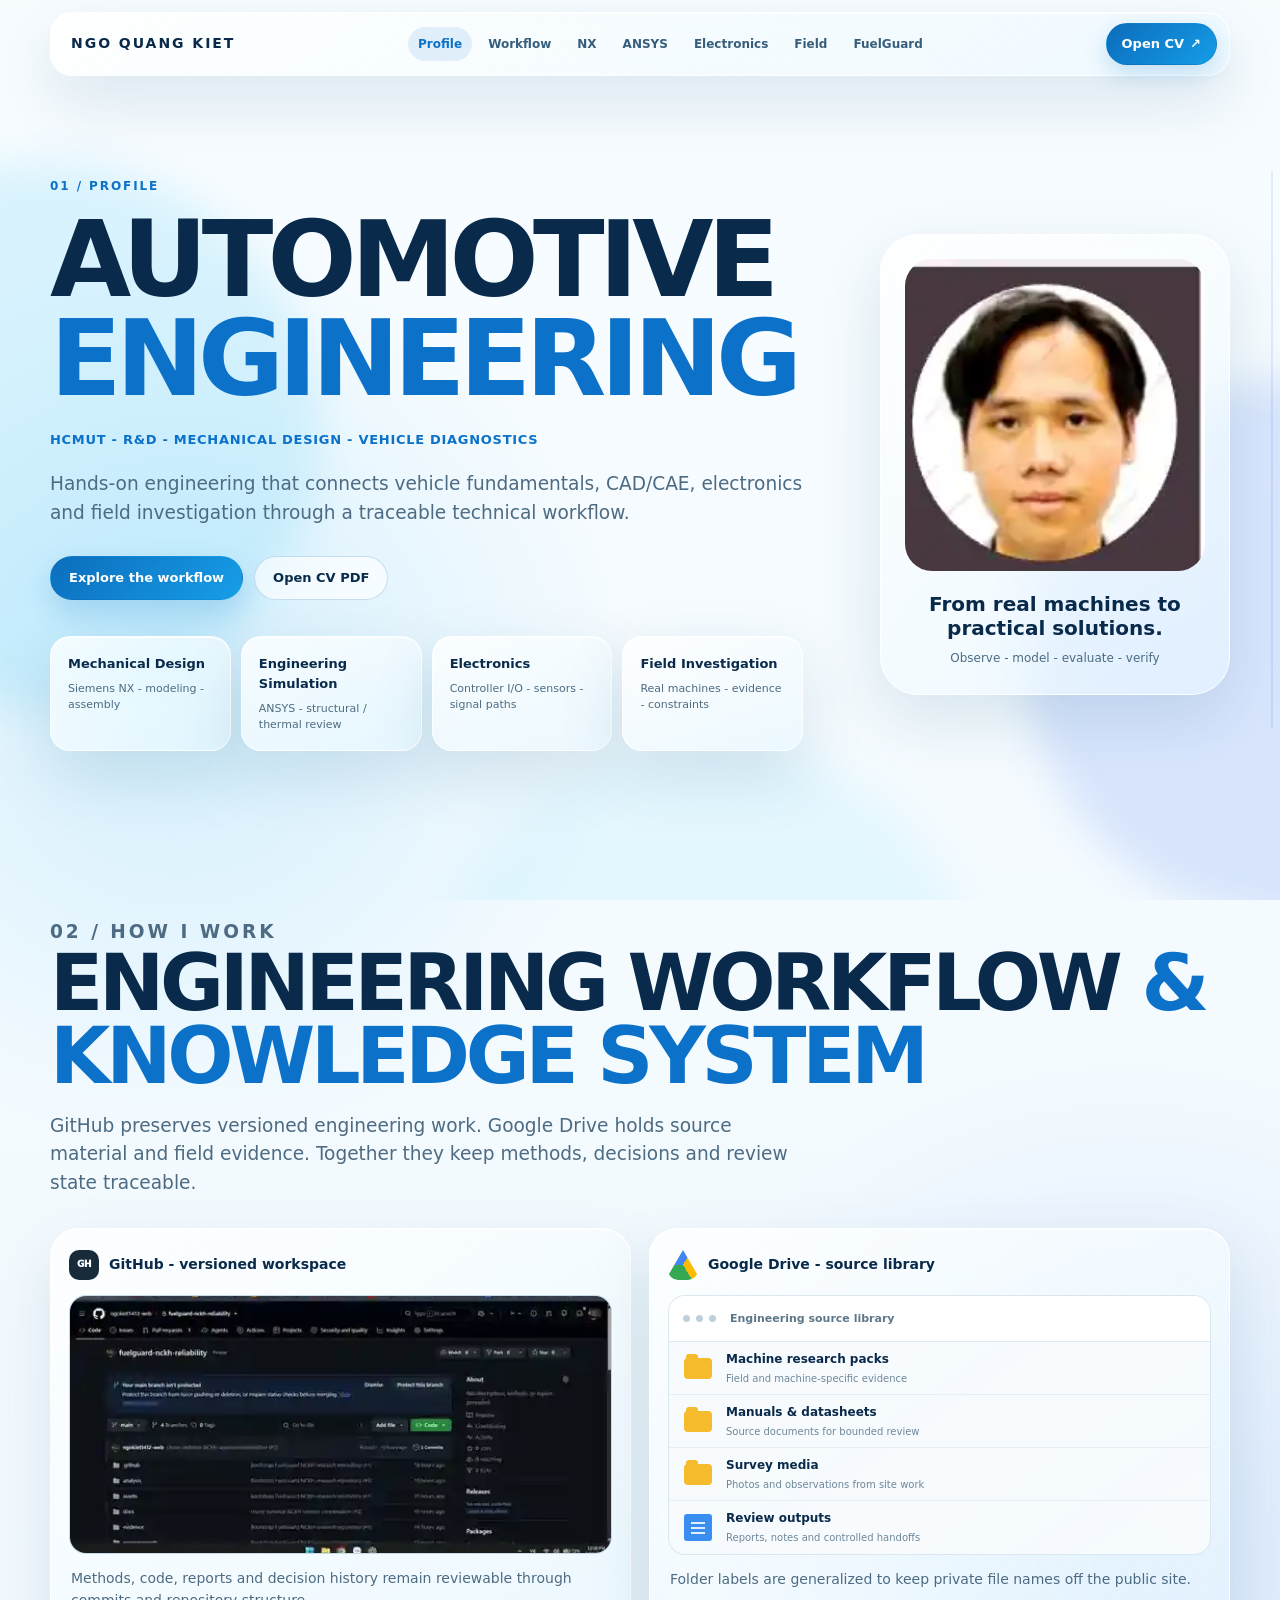
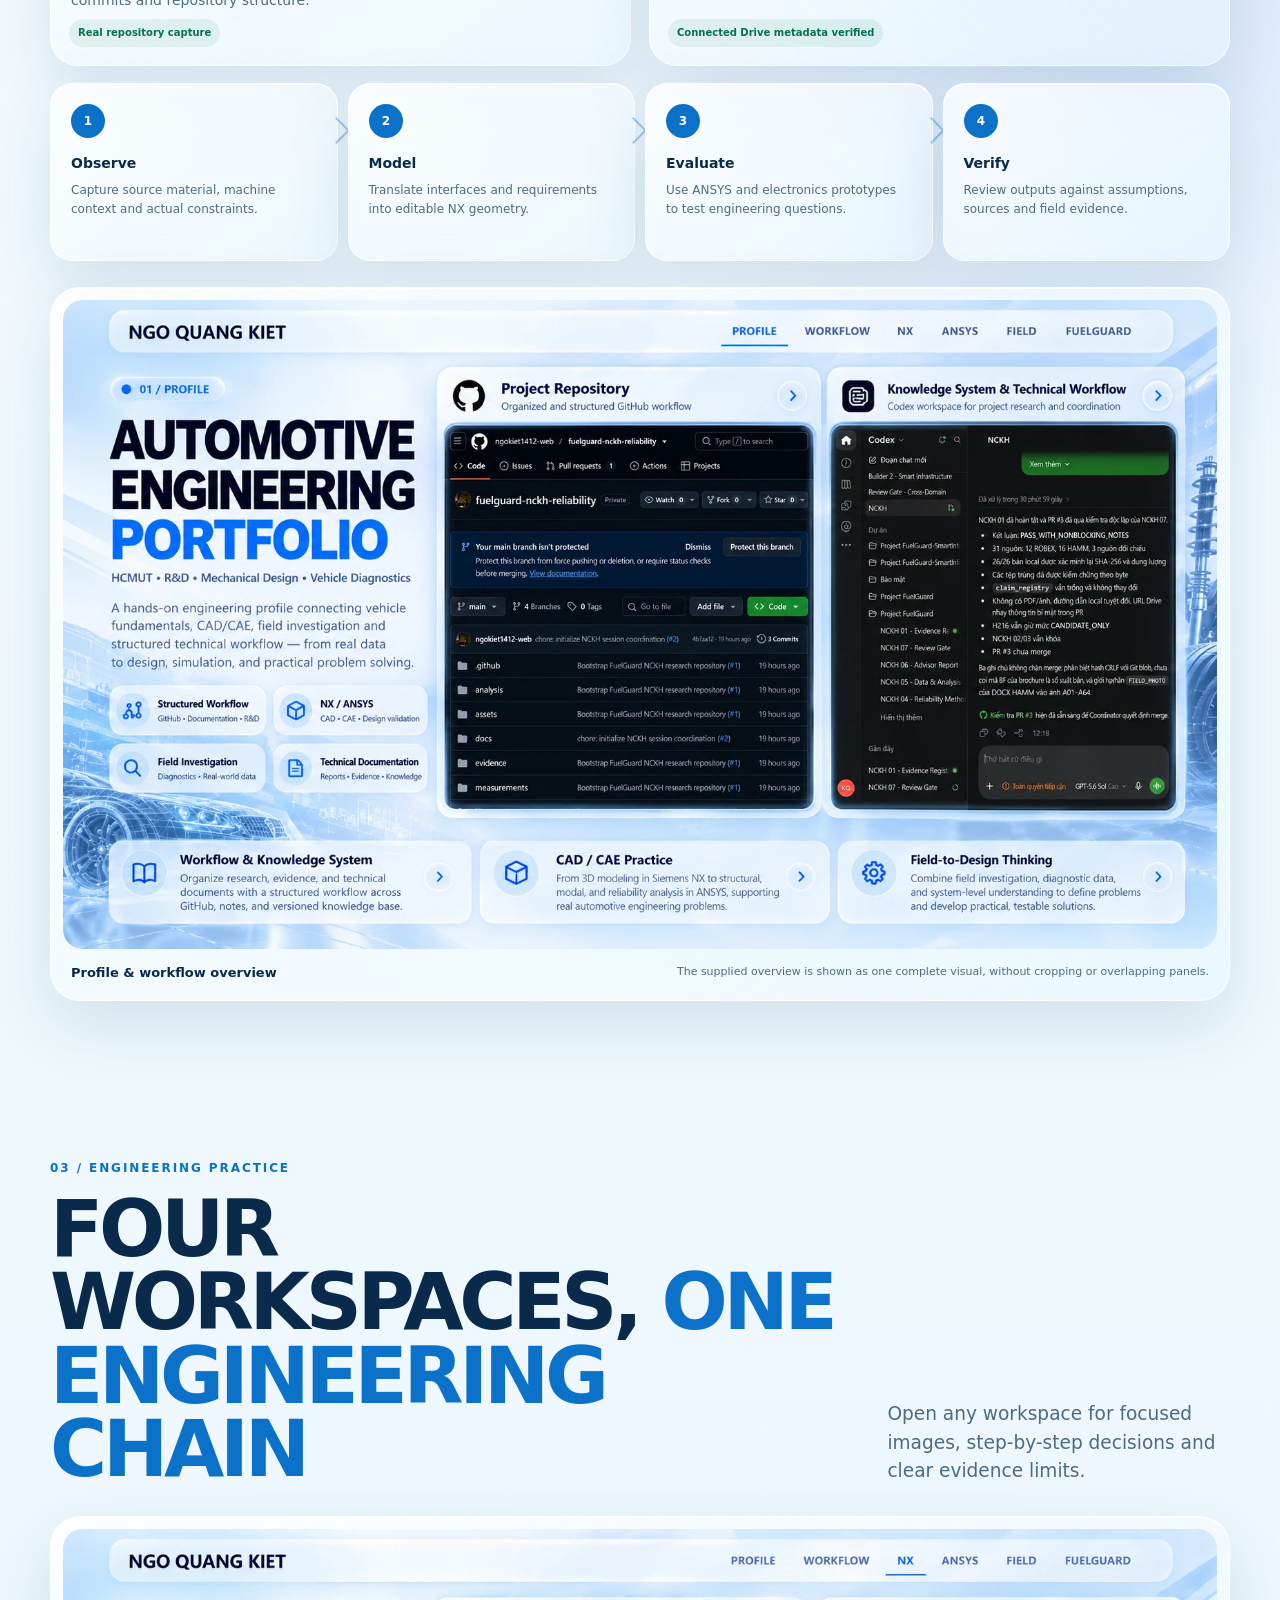
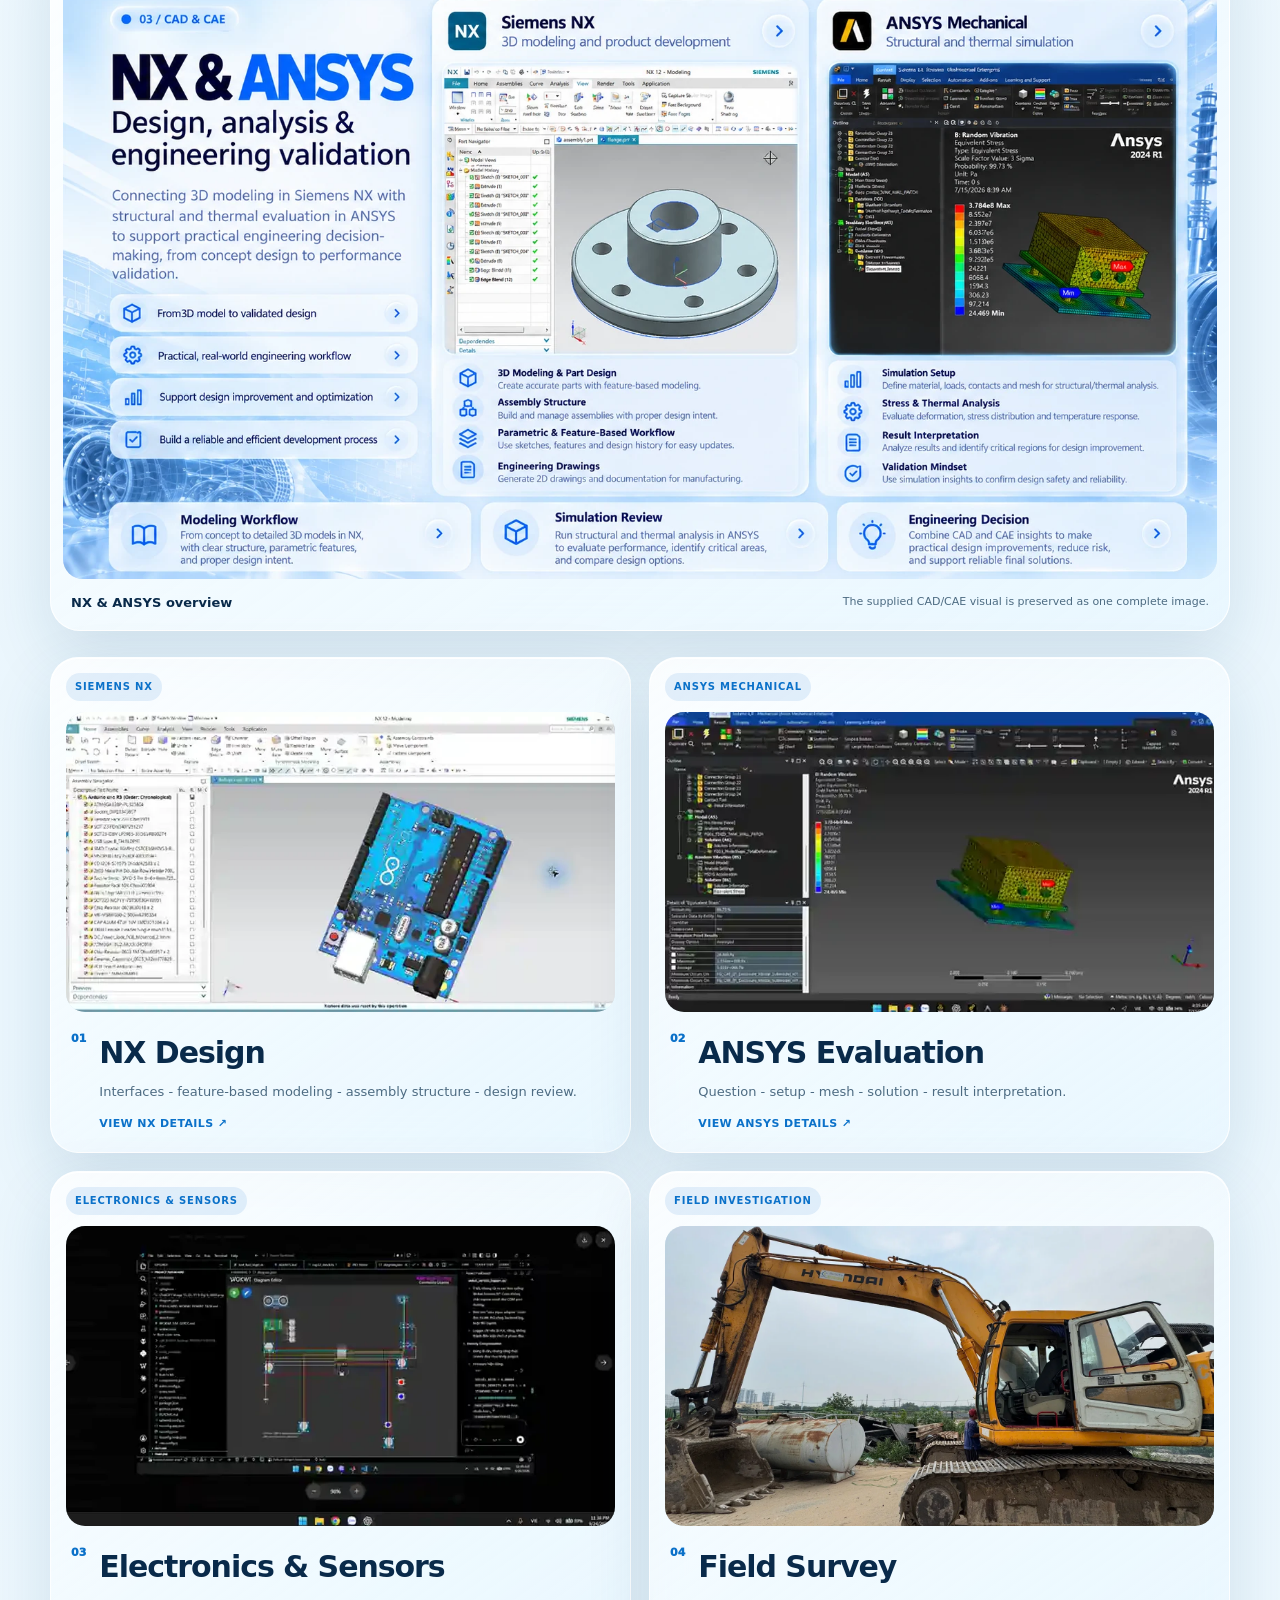
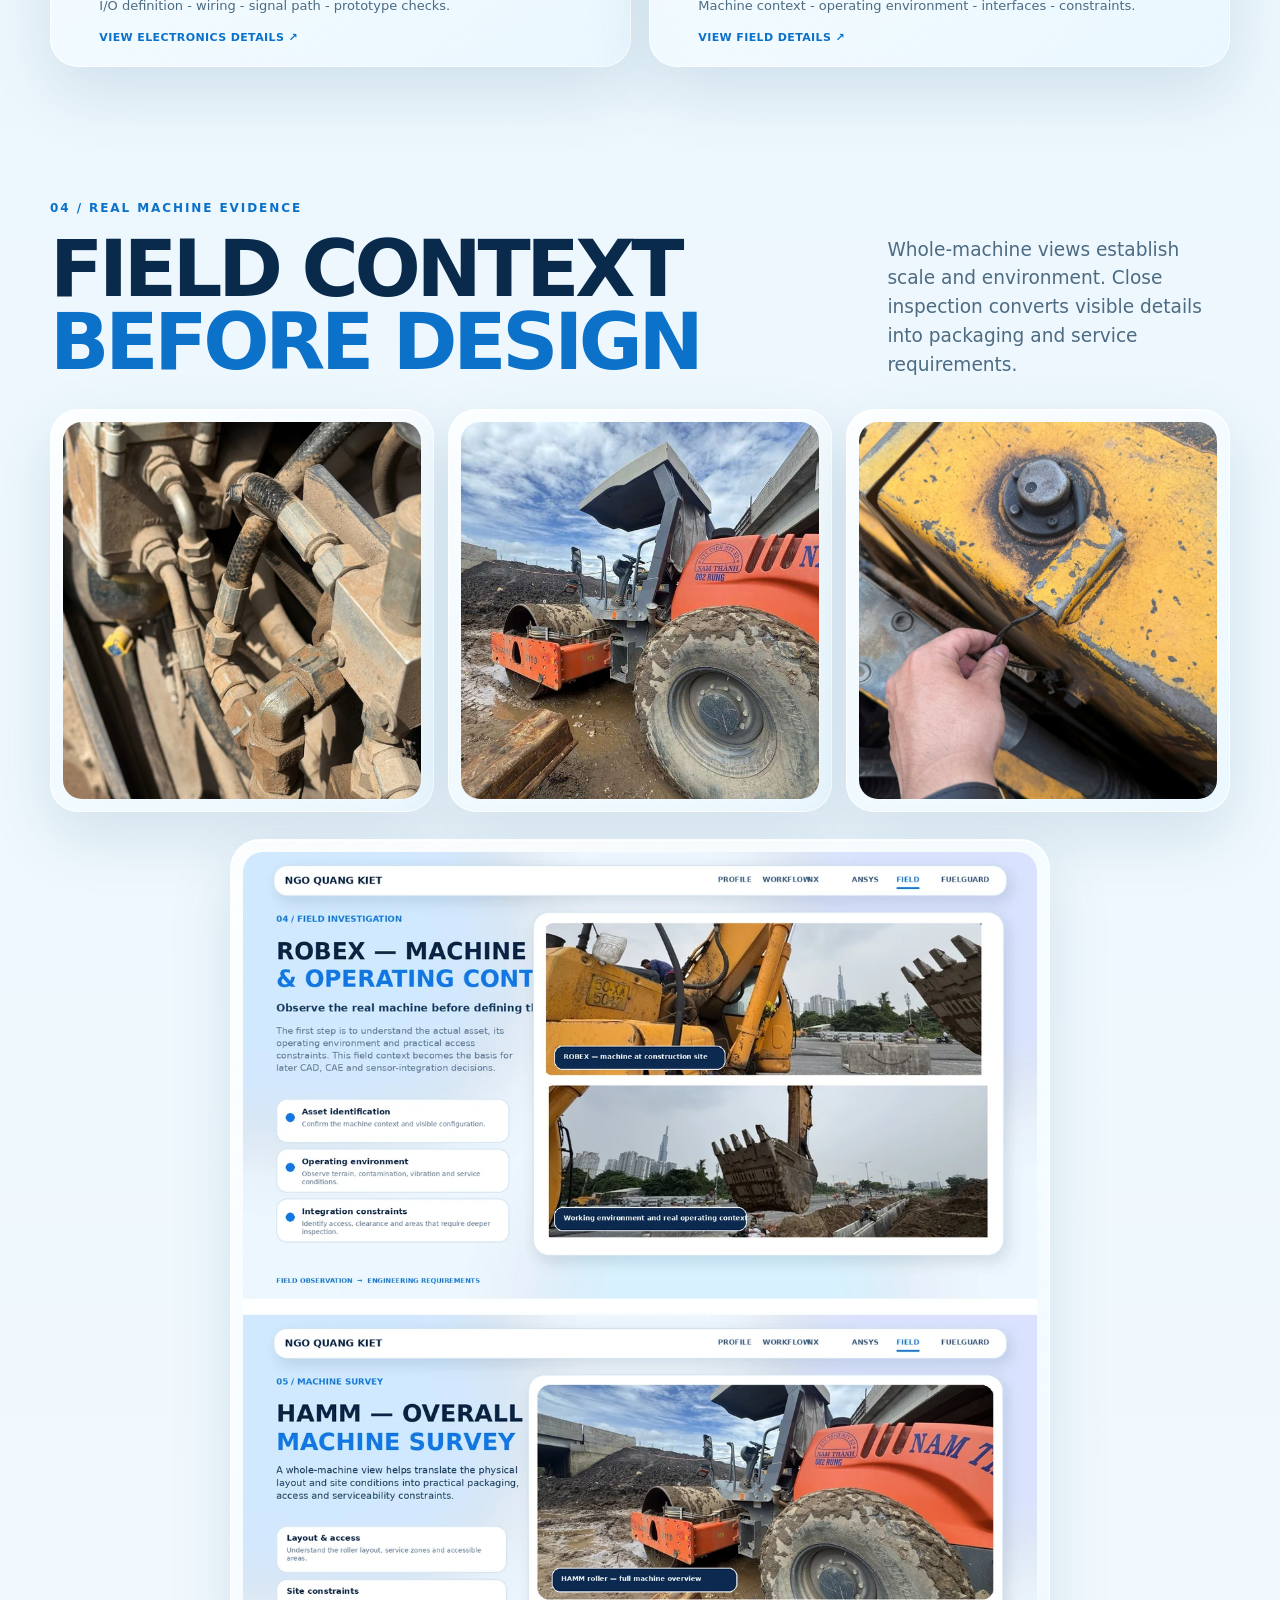
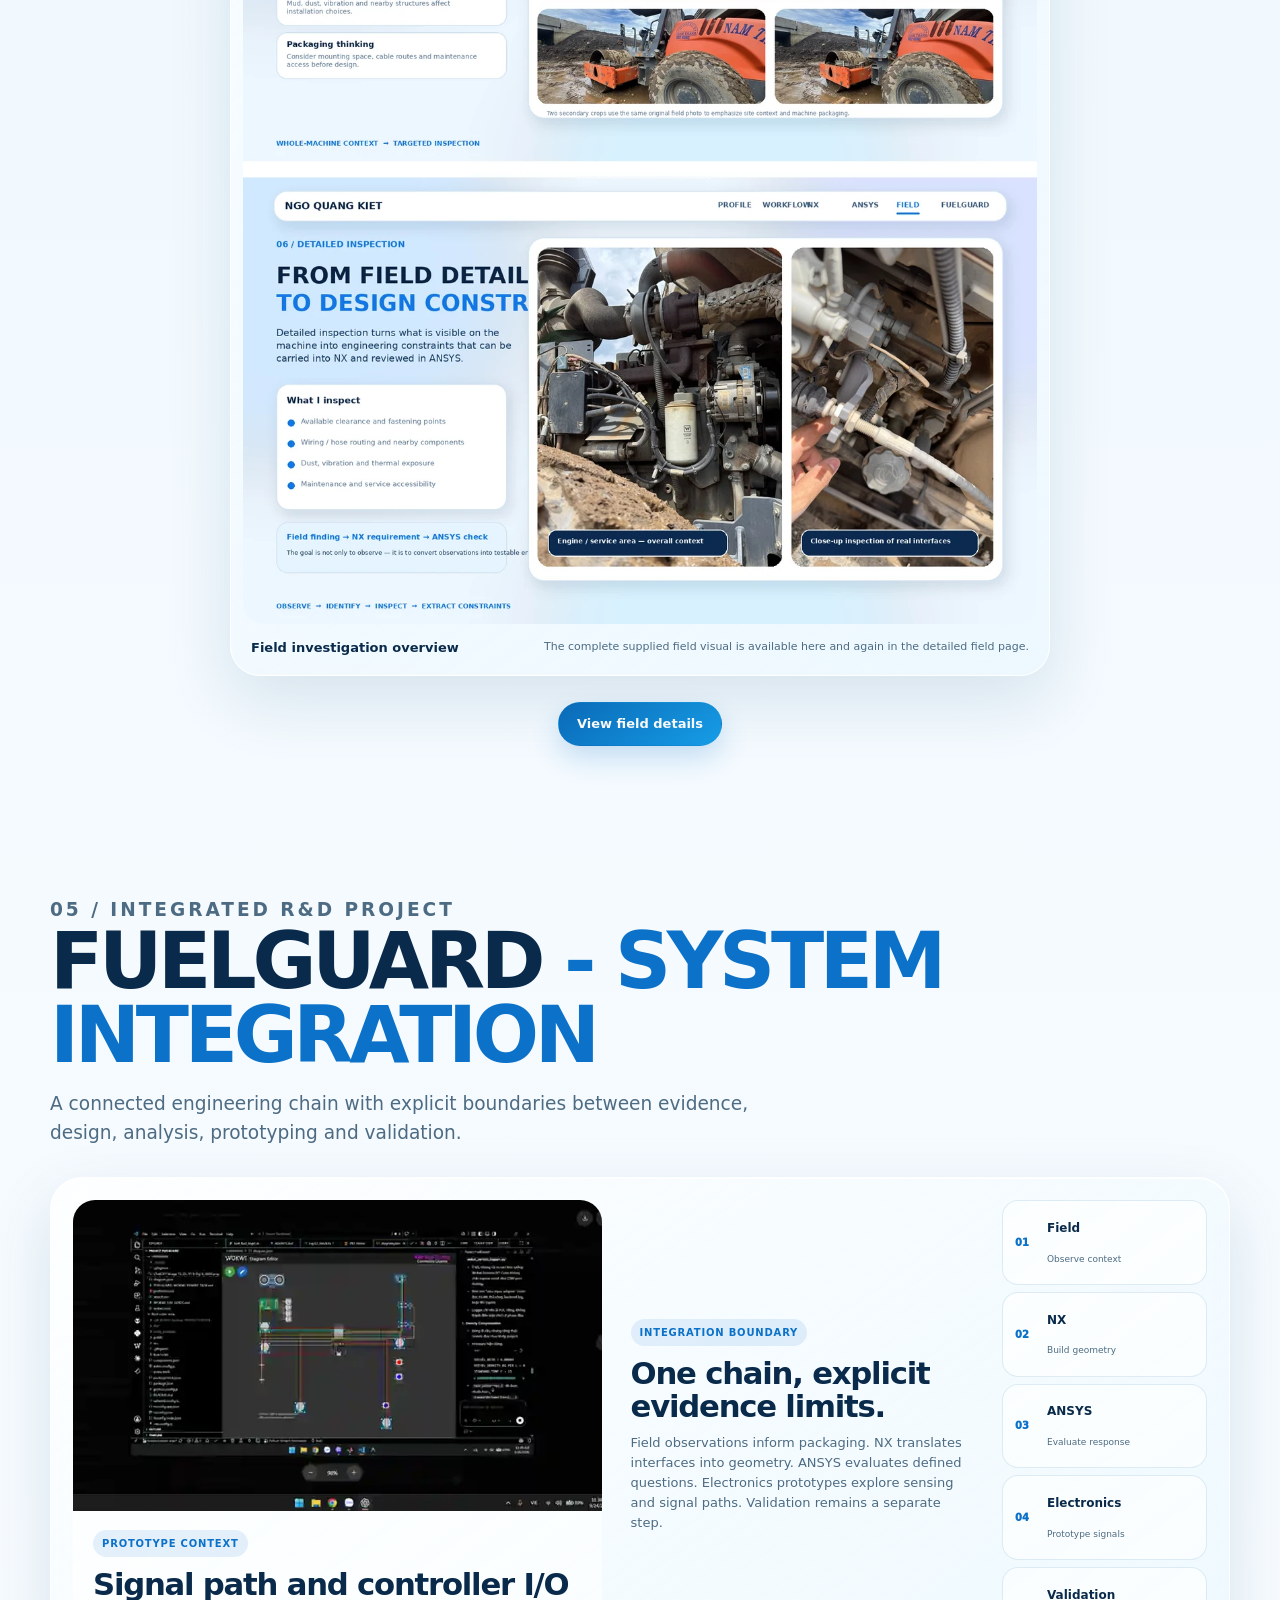
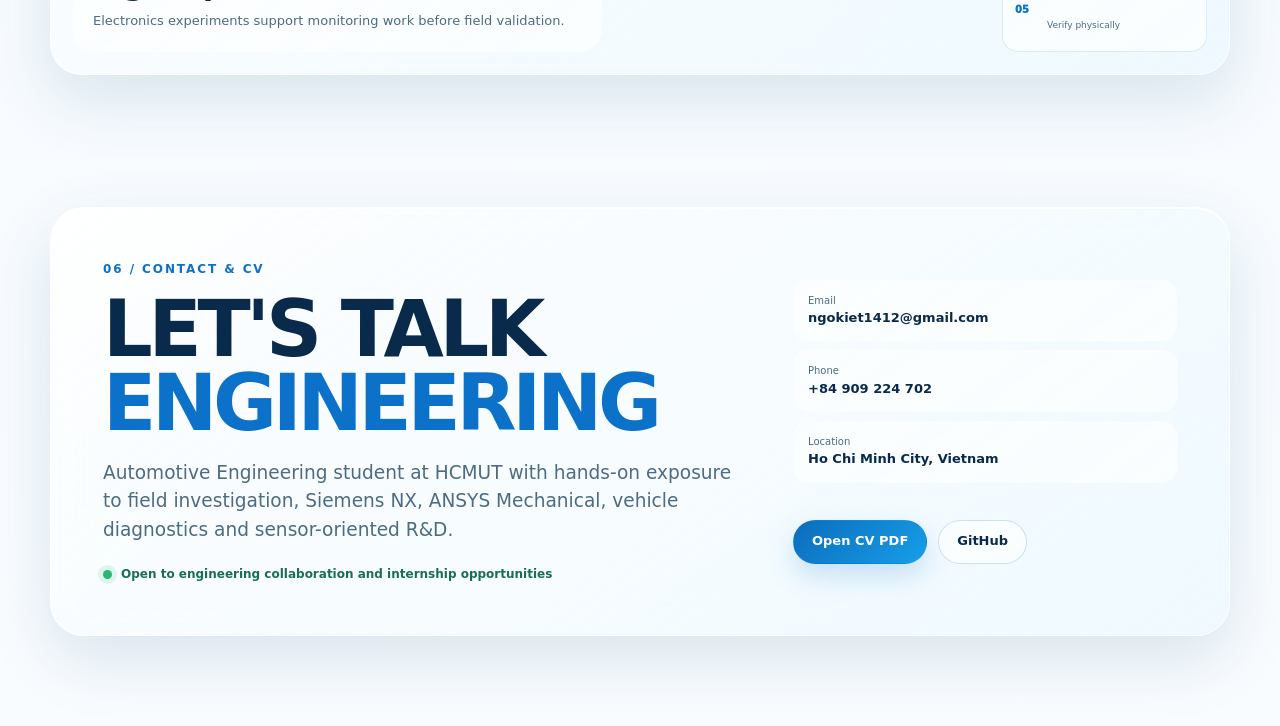
==== index.html @ 678bb3c1 "fix: simplify portfolio cards and use supplied visuals" ====
<!doctype html>
<html lang="en">
<head>
  <meta charset="utf-8">
  <meta name="viewport" content="width=device-width, initial-scale=1">
  <title>Ngo Quang Kiet - Automotive Engineering Portfolio</title>
  <meta name="description" content="Automotive engineering portfolio covering field investigation, Siemens NX, ANSYS, electronics and FuelGuard R&D.">
  <link rel="icon" href="data:,">
  <link rel="stylesheet" href="style.css?v=20260927-7">
</head>
<body class="page-shell">
  <div class="ambient" aria-hidden="true"><span></span><span></span><span></span></div>
  <header class="top liquid-glass">
    <a class="brand" href="#profile">NGO QUANG KIET</a>
    <nav aria-label="Portfolio sections">
      <a href="#profile">Profile</a><a href="#workflow">Workflow</a><a href="nx.html">NX</a><a href="ansys.html">ANSYS</a><a href="electronics.html">Electronics</a><a href="field.html">Field</a><a href="#fuelguard">FuelGuard</a>
    </nav>
    <a class="cv" href="NgoQuangKiet_CV_FINAL.pdf" target="_blank" rel="noopener">Open CV <span aria-hidden="true">&#8599;</span></a>
  </header>

  <main>
    <section id="profile" class="section hero reveal">
      <div class="hero-copy">
        <p class="eyebrow">01 / PROFILE</p>
        <h1>AUTOMOTIVE <span>ENGINEERING</span></h1>
        <p class="role">HCMUT - R&amp;D - Mechanical Design - Vehicle Diagnostics</p>
        <p class="lead">Hands-on engineering that connects vehicle fundamentals, CAD/CAE, electronics and field investigation through a traceable technical workflow.</p>
        <div class="actions"><a class="btn primary" href="#disciplines">Explore the workflow</a><a class="btn" href="NgoQuangKiet_CV_FINAL.pdf" target="_blank" rel="noopener">Open CV PDF</a></div>
        <div class="skills" aria-label="Core engineering capabilities">
          <div class="liquid-glass"><b>Mechanical Design</b><small>Siemens NX - modeling - assembly</small></div>
          <div class="liquid-glass"><b>Engineering Simulation</b><small>ANSYS - structural / thermal review</small></div>
          <div class="liquid-glass"><b>Electronics</b><small>Controller I/O - sensors - signal paths</small></div>
          <div class="liquid-glass"><b>Field Investigation</b><small>Real machines - evidence - constraints</small></div>
        </div>
      </div>
      <aside class="profile-card liquid-glass tilt">
        <div class="portrait-frame"><img class="portrait" src="assets/portrait.webp" alt="Ngo Quang Kiet" width="195" height="200"></div>
        <p>From real machines to practical solutions.</p>
        <span>Observe - model - evaluate - verify</span>
      </aside>
    </section>

    <section id="workflow" class="section reveal">
      <div class="section-head"><p class="eyebrow">02 / HOW I WORK</p><h2>ENGINEERING WORKFLOW <span>&amp; KNOWLEDGE SYSTEM</span></h2><p>GitHub preserves versioned engineering work. Google Drive holds source material and field evidence. Together they keep methods, decisions and review state traceable.</p></div>
      <div class="media-grid workflow-media">
        <article class="liquid-glass media-card tilt">
          <div class="card-kicker"><span class="service-mark github-mark" aria-hidden="true">GH</span><b>GitHub - versioned workspace</b></div>
          <img src="assets/github_real.webp" alt="Real GitHub engineering repository workspace" width="520" height="259">
          <p>Methods, code, reports and decision history remain reviewable through commits and repository structure.</p><span class="verification">Real repository capture</span>
        </article>
        <article class="liquid-glass media-card drive-card tilt">
          <div class="card-kicker"><span class="service-mark drive-mark" aria-hidden="true"></span><b>Google Drive - source library</b></div>
          <div class="drive-visual" role="img" aria-label="Verified Google Drive source library structure">
            <div class="drive-toolbar"><span></span><span></span><span></span><i>Engineering source library</i></div>
            <div class="drive-row folder"><i aria-hidden="true"></i><b>Machine research packs</b><small>Field and machine-specific evidence</small></div>
            <div class="drive-row folder"><i aria-hidden="true"></i><b>Manuals &amp; datasheets</b><small>Source documents for bounded review</small></div>
            <div class="drive-row folder"><i aria-hidden="true"></i><b>Survey media</b><small>Photos and observations from site work</small></div>
            <div class="drive-row document"><i aria-hidden="true"></i><b>Review outputs</b><small>Reports, notes and controlled handoffs</small></div>
          </div>
          <p>Folder labels are generalized to keep private file names off the public site.</p><span class="verification">Connected Drive metadata verified</span>
        </article>
      </div>
      <div class="workflow-flow" aria-label="Engineering workflow">
        <div class="liquid-glass"><strong>1</strong><b>Observe</b><p>Capture source material, machine context and actual constraints.</p></div>
        <div class="liquid-glass"><strong>2</strong><b>Model</b><p>Translate interfaces and requirements into editable NX geometry.</p></div>
        <div class="liquid-glass"><strong>3</strong><b>Evaluate</b><p>Use ANSYS and electronics prototypes to test engineering questions.</p></div>
        <div class="liquid-glass"><strong>4</strong><b>Verify</b><p>Review outputs against assumptions, sources and field evidence.</p></div>
      </div>
      <figure class="portfolio-board liquid-glass">
        <img src="assets/overview-profile-workflow-board.webp" alt="Portfolio overview showing the project repository and technical knowledge workflow" width="1672" height="941">
        <figcaption><b>Profile &amp; workflow overview</b><span>The supplied overview is shown as one complete visual, without cropping or overlapping panels.</span></figcaption>
      </figure>
    </section>

    <section id="disciplines" class="section reveal">
      <div class="section-head split"><div><p class="eyebrow">03 / ENGINEERING PRACTICE</p><h2>FOUR WORKSPACES, <span>ONE ENGINEERING CHAIN</span></h2></div><p>Open any workspace for focused images, step-by-step decisions and clear evidence limits.</p></div>
      <figure class="portfolio-board liquid-glass">
        <img src="assets/overview-cad-cae-board.webp" alt="Complete Siemens NX and ANSYS portfolio overview" width="1672" height="941">
        <figcaption><b>NX &amp; ANSYS overview</b><span>The supplied CAD/CAE visual is preserved as one complete image.</span></figcaption>
      </figure>
      <div class="discipline-grid">
        <a class="discipline-card liquid-glass tilt" href="nx.html">
          <span class="tag">SIEMENS NX</span><div class="discipline-preview"><img src="assets/nx-overview.webp" alt="NX workspace overview"></div>
          <div class="discipline-copy"><span>01</span><h3>NX Design</h3><p>Interfaces - feature-based modeling - assembly structure - design review.</p><b>View NX details &#8599;</b></div>
        </a>
        <a class="discipline-card liquid-glass tilt" href="ansys.html">
          <span class="tag">ANSYS MECHANICAL</span><div class="discipline-preview"><img src="assets/ansys-overview.webp" alt="ANSYS workspace overview"></div>
          <div class="discipline-copy"><span>02</span><h3>ANSYS Evaluation</h3><p>Question - setup - mesh - solution - result interpretation.</p><b>View ANSYS details &#8599;</b></div>
        </a>
        <a class="discipline-card liquid-glass tilt" href="electronics.html">
          <span class="tag">ELECTRONICS &amp; SENSORS</span><div class="discipline-preview"><img src="assets/electronics-overview.webp" alt="Electronics prototype overview"></div>
          <div class="discipline-copy"><span>03</span><h3>Electronics &amp; Sensors</h3><p>I/O definition - wiring - signal path - prototype checks.</p><b>View electronics details &#8599;</b></div>
        </a>
        <a class="discipline-card liquid-glass tilt" href="field.html">
          <span class="tag">FIELD INVESTIGATION</span><div class="discipline-preview"><img src="assets/field-step-03.webp" alt="Real field survey frame"></div>
          <div class="discipline-copy"><span>04</span><h3>Field Survey</h3><p>Machine context - operating environment - interfaces - constraints.</p><b>View field details &#8599;</b></div>
        </a>
      </div>
    </section>

    <section id="field-preview" class="section reveal">
      <div class="section-head split"><div><p class="eyebrow">04 / REAL MACHINE EVIDENCE</p><h2>FIELD CONTEXT <span>BEFORE DESIGN</span></h2></div><p>Whole-machine views establish scale and environment. Close inspection converts visible details into packaging and service requirements.</p></div>
      <div class="field-preview-grid">
        <figure class="liquid-glass field-photo tilt"><img src="assets/field-step-04.webp" alt="Construction equipment in its real operating environment"><figcaption><b>Operating context</b><span>Terrain, contamination, vibration and access conditions.</span></figcaption></figure>
        <figure class="liquid-glass field-photo tilt"><img src="assets/hamm-whole-machine.jpeg" alt="Actual HAMM roller field photo"><figcaption><b>Whole-machine survey</b><span>Layout, service zones and packaging constraints.</span></figcaption></figure>
        <figure class="liquid-glass field-photo tilt"><img src="assets/robex-hands-on-inspection.jpeg" alt="Hands-on inspection of a machine interface"><figcaption><b>Interface inspection</b><span>Cables, components, clearance and maintainability.</span></figcaption></figure>
      </div>
      <figure class="portfolio-board portrait-board liquid-glass">
        <img src="assets/overview-field-board.webp" alt="Complete field investigation overview with ROBEX and HAMM survey views" width="1180" height="2040">
        <figcaption><b>Field investigation overview</b><span>The complete supplied field visual is available here and again in the detailed field page.</span></figcaption>
      </figure>
      <div class="section-cta"><a class="btn primary" href="field.html">View field details</a></div>
    </section>

    <section id="fuelguard" class="section reveal">
      <div class="section-head"><p class="eyebrow">05 / INTEGRATED R&amp;D PROJECT</p><h2>FUELGUARD <span>- SYSTEM INTEGRATION</span></h2><p>A connected engineering chain with explicit boundaries between evidence, design, analysis, prototyping and validation.</p></div>
      <div class="integration-stage liquid-glass">
        <div class="integration-visual"><img src="assets/electronics-overview.webp" alt="FuelGuard electronics prototype workspace"><div><span class="tag">PROTOTYPE CONTEXT</span><h3>Signal path and controller I/O</h3><p>Electronics experiments support monitoring work before field validation.</p></div></div>
        <div class="integration-copy"><span class="tag">INTEGRATION BOUNDARY</span><h3>One chain, explicit evidence limits.</h3><p>Field observations inform packaging. NX translates interfaces into geometry. ANSYS evaluates defined questions. Electronics prototypes explore sensing and signal paths. Validation remains a separate step.</p></div>
        <ol class="integration-steps"><li><span>01</span><b>Field</b><small>Observe context</small></li><li><span>02</span><b>NX</b><small>Build geometry</small></li><li><span>03</span><b>ANSYS</b><small>Evaluate response</small></li><li><span>04</span><b>Electronics</b><small>Prototype signals</small></li><li><span>05</span><b>Validation</b><small>Verify physically</small></li></ol>
      </div>
    </section>

    <section id="contact" class="section contact reveal">
      <div class="contact-card liquid-glass">
        <div><p class="eyebrow">06 / CONTACT &amp; CV</p><h2>LET'S TALK <span>ENGINEERING</span></h2><p class="lead">Automotive Engineering student at HCMUT with hands-on exposure to field investigation, Siemens NX, ANSYS Mechanical, vehicle diagnostics and sensor-oriented R&amp;D.</p><div class="availability"><i></i>Open to engineering collaboration and internship opportunities</div></div>
        <div class="contact-details"><a href="mailto:ngokiet1412@gmail.com"><small>Email</small><b>ngokiet1412@gmail.com</b></a><a href="tel:+84909224702"><small>Phone</small><b>+84 909 224 702</b></a><div><small>Location</small><b>Ho Chi Minh City, Vietnam</b></div><div class="actions"><a class="btn primary" href="NgoQuangKiet_CV_FINAL.pdf" target="_blank" rel="noopener">Open CV PDF</a><a class="btn" href="https://github.com/ngokiet1412-web" target="_blank" rel="noopener">GitHub</a></div></div>
      </div>
    </section>
  </main>
  <div class="progress" aria-hidden="true"><span id="bar"></span></div>
  <script src="script.js?v=20260927-7"></script>
</body>
</html>
---- style.css ----
:root {
  --ink: #092a4a;
  --blue: #0b71c9;
  --blue-2: #25a4ef;
  --cyan: #86ddff;
  --muted: #4d6b82;
  --line: rgba(36, 117, 174, 0.19);
  --glass: rgba(255, 255, 255, 0.72);
  --glass-strong: rgba(255, 255, 255, 0.9);
  --shadow: 0 24px 64px rgba(16, 75, 116, 0.13);
  --radius: 28px;
}

* { box-sizing: border-box; }
html { scroll-behavior: smooth; }
body {
  margin: 0;
  min-width: 320px;
  overflow-x: hidden;
  color: var(--ink);
  background:
    radial-gradient(circle at 14% 8%, rgba(79, 191, 245, 0.2), transparent 28rem),
    radial-gradient(circle at 88% 18%, rgba(55, 117, 237, 0.14), transparent 32rem),
    linear-gradient(180deg, #f7fcff 0%, #eaf6fd 48%, #f9fcff 100%);
  font-family: Inter, ui-sans-serif, system-ui, -apple-system, BlinkMacSystemFont, "Segoe UI", sans-serif;
  line-height: 1.55;
}

a { color: inherit; }
img { display: block; max-width: 100%; }
button { font: inherit; color: inherit; }

.ambient { position: fixed; inset: 0; z-index: -1; overflow: hidden; pointer-events: none; }
.ambient span { position: absolute; width: 34rem; height: 34rem; border-radius: 50%; filter: blur(20px); opacity: 0.16; animation: drift 18s ease-in-out infinite alternate; }
.ambient span:nth-child(1) { left: -14rem; top: 18%; background: #43c7f4; }
.ambient span:nth-child(2) { right: -18rem; top: 42%; background: #4478f0; animation-delay: -6s; }
.ambient span:nth-child(3) { left: 34%; bottom: -24rem; background: #91e5ff; animation-delay: -11s; }

.liquid-glass {
  border: 1px solid rgba(255, 255, 255, 0.82);
  background: linear-gradient(145deg, rgba(255,255,255,.83), rgba(233,247,255,.58));
  box-shadow: var(--shadow), inset 0 1px 0 rgba(255,255,255,.95);
  backdrop-filter: blur(18px) saturate(135%);
  -webkit-backdrop-filter: blur(18px) saturate(135%);
}

.top {
  position: sticky;
  top: 12px;
  z-index: 10;
  width: min(1180px, calc(100% - 28px));
  min-height: 62px;
  margin: 12px auto 0;
  padding: 10px 12px 10px 20px;
  border-radius: 22px;
  display: grid;
  grid-template-columns: auto 1fr auto;
  align-items: center;
  gap: 20px;
}

.brand { font-size: 14px; font-weight: 900; letter-spacing: .14em; text-decoration: none; white-space: nowrap; }
.top nav { display: flex; justify-content: center; align-items: center; gap: 6px; }
.top nav a { padding: 8px 10px; border-radius: 999px; color: #365d7b; font-size: 12px; font-weight: 750; text-decoration: none; white-space: nowrap; }
.top nav a:hover, .top nav a[aria-current="true"] { background: rgba(12,113,201,.1); color: var(--blue); }
.cv, .btn { display: inline-flex; align-items: center; justify-content: center; gap: 6px; border: 1px solid rgba(20,107,169,.2); border-radius: 999px; text-decoration: none; font-weight: 800; }
.cv { padding: 10px 15px; color: #fff; background: linear-gradient(135deg, #0b6dbc, #159ce6); box-shadow: 0 9px 24px rgba(12,113,201,.2); font-size: 13px; white-space: nowrap; }

main { width: min(1180px, calc(100% - 36px)); margin: 0 auto; }
.section { position: relative; padding: 104px 0 28px; scroll-margin-top: 84px; }
.hero { min-height: 720px; display: grid; grid-template-columns: minmax(0, 1.55fr) minmax(280px, .72fr); align-items: center; gap: clamp(28px, 6vw, 90px); padding-top: 84px; }
.eyebrow { margin: 0 0 15px; color: var(--blue); font-size: 12px; font-weight: 900; letter-spacing: .16em; }
h1, h2 { margin: 0; font-weight: 900; letter-spacing: -.055em; line-height: .94; }
h1 { max-width: 820px; font-size: clamp(54px, 8.2vw, 108px); }
h1 span, h2 span { color: var(--blue); }
h2 { font-size: clamp(42px, 6.1vw, 78px); }
h3 { margin: 0; }
.role { margin: 22px 0 10px; color: var(--blue); font-size: 13px; font-weight: 850; letter-spacing: .055em; text-transform: uppercase; }
.lead, .section-head > p, .split > p { color: var(--muted); font-size: clamp(16px, 1.45vw, 19px); }
.hero .lead { max-width: 780px; margin: 20px 0 0; }
.actions { display: flex; flex-wrap: wrap; gap: 11px; margin-top: 28px; }
.btn { min-height: 44px; padding: 10px 18px; background: rgba(255,255,255,.64); color: var(--ink); font-size: 13px; }
.btn.primary { border-color: transparent; background: linear-gradient(135deg, #0b6dbc, #179ee8); color: white; box-shadow: 0 12px 28px rgba(12,113,201,.2); }

.skills { display: grid; grid-template-columns: repeat(4, minmax(0, 1fr)); gap: 10px; margin-top: 36px; }
.skills > div { min-height: 96px; padding: 17px; border-radius: 20px; }
.skills b, .skills small { display: block; }
.skills b { font-size: 13px; }
.skills small { margin-top: 7px; color: var(--muted); font-size: 11px; line-height: 1.45; }

.profile-card { --rx: 0deg; --ry: 0deg; justify-self: end; width: min(100%, 350px); padding: 24px; border-radius: 38px; text-align: center; transform: perspective(900px) rotateX(var(--rx)) rotateY(var(--ry)); transition: transform .22s ease, box-shadow .22s ease; }
.portrait-frame { overflow: hidden; aspect-ratio: 1 / 1.04; border-radius: 27px; background: linear-gradient(145deg, #d4efff, #fff); }
.portrait { width: 100%; height: 100%; object-fit: cover; image-rendering: auto; }
.profile-card p { margin: 22px 0 5px; font-size: 20px; font-weight: 900; line-height: 1.18; }
.profile-card > span { color: var(--muted); font-size: 12px; }

.section-head { margin-bottom: 30px; }
.section-head > p, .split > p { max-width: 760px; margin: 18px 0 0; }
.split { display: grid; grid-template-columns: minmax(0, 1.4fr) minmax(260px, .6fr); align-items: end; gap: 38px; }
.split > p { margin: 0; }

.media-grid, .tool-grid, .field-grid { display: grid; grid-template-columns: repeat(2, minmax(0, 1fr)); gap: 18px; }
.media-card, .integration-card, .tool-card, .field-photo { --rx: 0deg; --ry: 0deg; overflow: hidden; border-radius: var(--radius); transform: perspective(1100px) rotateX(var(--rx)) rotateY(var(--ry)); transition: transform .24s ease, box-shadow .24s ease; }
.media-card { display: flex; min-width: 0; flex-direction: column; padding: 18px; }
.media-card > img { width: 100%; aspect-ratio: 16 / 8.65; object-fit: cover; border-radius: 17px; border: 1px solid rgba(50,109,150,.13); background: #dcebf4; }
.media-card p { margin: 14px 2px 8px; color: var(--muted); font-size: 14px; }
.card-kicker { display: flex; align-items: center; gap: 10px; min-height: 36px; margin-bottom: 12px; font-size: 14px; }
.service-mark { display: inline-grid; width: 30px; height: 30px; flex: 0 0 auto; place-items: center; border-radius: 10px; color: #fff; font-size: 9px; font-weight: 950; letter-spacing: -.04em; }
.github-mark { background: #172b3b; }
.drive-mark { position: relative; background: conic-gradient(from 30deg, #fabb05 0 33%, #34a853 0 66%, #4285f4 0); clip-path: polygon(50% 0,100% 86%,83% 100%,17% 100%,0 86%); }
.verification { align-self: flex-start; margin-top: auto; padding: 6px 9px; border-radius: 999px; background: rgba(16,131,84,.09); color: #08714d; font-size: 10px; font-weight: 850; }

.drive-visual { overflow: hidden; min-height: 260px; border: 1px solid rgba(50,109,150,.14); border-radius: 17px; background: rgba(247,251,254,.95); }
.drive-toolbar { display: flex; align-items: center; gap: 6px; min-height: 46px; padding: 0 14px; border-bottom: 1px solid #dce9f1; background: #fff; }
.drive-toolbar span { width: 7px; height: 7px; border-radius: 50%; background: #bdd0db; }
.drive-toolbar i { overflow: hidden; margin-left: 8px; color: #5d778a; font-size: 11px; font-style: normal; font-weight: 750; text-overflow: ellipsis; white-space: nowrap; }
.drive-row { display: grid; grid-template-columns: 32px minmax(0, 1fr); grid-template-areas: "icon title" "icon meta"; align-items: center; column-gap: 10px; min-height: 53px; padding: 7px 15px; border-bottom: 1px solid #e7eff4; }
.drive-row:last-child { border-bottom: 0; }
.drive-row i { grid-area: icon; position: relative; width: 28px; height: 21px; border-radius: 4px; background: #f6bb2d; }
.drive-row.folder i::before { content: ""; position: absolute; left: 2px; top: -4px; width: 12px; height: 7px; border-radius: 3px 3px 0 0; background: #f6bb2d; }
.drive-row.document i { height: 27px; border-radius: 3px; background: #3a8ef2; }
.drive-row.document i::after { content: ""; position: absolute; left: 7px; right: 7px; top: 8px; height: 2px; background: rgba(255,255,255,.85); box-shadow: 0 5px 0 rgba(255,255,255,.85), 0 10px 0 rgba(255,255,255,.85); }
.drive-row b { grid-area: title; overflow: hidden; font-size: 12px; text-overflow: ellipsis; white-space: nowrap; }
.drive-row small { grid-area: meta; overflow: hidden; color: #6e8799; font-size: 10px; text-overflow: ellipsis; white-space: nowrap; }

.workflow-flow { display: grid; grid-template-columns: repeat(4, minmax(0, 1fr)); gap: 10px; margin-top: 17px; }
.workflow-flow > div { position: relative; min-height: 178px; padding: 20px; border-radius: 22px; }
.workflow-flow > div:not(:last-child)::after { content: ""; position: absolute; z-index: 2; right: -9px; top: 37px; width: 17px; height: 17px; border-top: 2px solid rgba(11,113,201,.35); border-right: 2px solid rgba(11,113,201,.35); transform: rotate(45deg); }
.workflow-flow strong { display: grid; width: 34px; height: 34px; margin-bottom: 15px; place-items: center; border-radius: 50%; background: var(--blue); color: #fff; font-size: 12px; }
.workflow-flow b { display: block; font-size: 14px; }
.workflow-flow p { margin: 7px 0 0; color: var(--muted); font-size: 12px; }
.note, .source-note { margin: 14px 4px 0; color: #607d91; font-size: 11px; }

.tool-card { position: relative; display: grid; min-width: 0; padding: 16px; border: 1px solid rgba(255,255,255,.86); text-align: left; cursor: pointer; }
.tool-card:hover, .tool-card:focus-visible, .media-card:hover, .field-photo:hover { box-shadow: 0 28px 70px rgba(11,86,137,.18), inset 0 1px 0 #fff; }
.tool-card:focus-visible, .btn:focus-visible, .cv:focus-visible, .top a:focus-visible, .dialog-close:focus-visible { outline: 3px solid rgba(11,113,201,.35); outline-offset: 3px; }
.tag { align-self: flex-start; justify-self: flex-start; display: inline-flex; margin-bottom: 11px; padding: 6px 9px; border-radius: 999px; background: rgba(11,113,201,.1); color: var(--blue); font-size: 10px; font-weight: 900; letter-spacing: .08em; }
.tool-image { overflow: hidden; aspect-ratio: 16 / 8.7; border-radius: 18px; background: #dbeaf3; }
.tool-image img { width: 100%; height: 100%; object-fit: cover; }
.tool-copy { padding: 18px 4px 4px; }
.tool-copy strong, .tool-copy span { display: block; }
.tool-copy strong { font-size: clamp(20px, 2.4vw, 29px); letter-spacing: -.035em; }
.tool-copy span { margin-top: 5px; color: var(--muted); font-size: 13px; }
.open-hint { position: absolute; right: 20px; top: 24px; color: var(--blue); font-size: 10px; font-weight: 850; }

.field-photo { margin: 0; padding: 12px; }
.field-photo img { width: 100%; height: 100%; min-height: 340px; max-height: 600px; border-radius: 19px; object-fit: cover; background: #dbeaf3; }
.robex-layout .field-photo:first-child img { object-position: center 46%; }
.field-photo figcaption { display: flex; flex-direction: column; gap: 3px; padding: 14px 7px 5px; }
.field-photo figcaption b { font-size: 14px; }
.field-photo figcaption span { color: var(--muted); font-size: 12px; }
.robex-layout { grid-template-columns: .82fr 1.18fr; }
.robex-layout .field-photo:first-child img { aspect-ratio: .82 / 1; }
.robex-layout .field-photo:last-child img { aspect-ratio: 1.18 / 1; }
.points { display: grid; gap: 9px; margin-top: 24px; }
.points.triple { grid-template-columns: repeat(3, minmax(0, 1fr)); }
.points > div { padding: 14px 16px; border-left: 3px solid var(--blue); background: rgba(255,255,255,.5); border-radius: 0 15px 15px 0; }
.points b, .points span { display: block; }
.points b { font-size: 13px; }
.points span { margin-top: 3px; color: var(--muted); font-size: 11px; }

.field-section { display: grid; grid-template-columns: minmax(0, .85fr) minmax(390px, 1.15fr); align-items: center; gap: clamp(30px, 6vw, 90px); }
.field-section .field-photo img { aspect-ratio: 4 / 3; }

.fuel-grid { grid-template-columns: minmax(0, .8fr) minmax(0, 1.2fr); }
.media-card h3, .integration-card h3 { margin: 13px 2px 0; font-size: 26px; letter-spacing: -.035em; }
.app-shot { aspect-ratio: 16 / 8.7 !important; }
.integration-card { display: grid; grid-template-columns: minmax(0, 1fr) 180px; gap: 24px; padding: 27px; }
.integration-card p { color: var(--muted); font-size: 14px; }
.integration-flow { display: grid; gap: 6px; margin: 0; padding: 0; list-style: none; }
.integration-flow li { display: grid; grid-template-columns: 35px 1fr; align-items: center; min-height: 44px; padding: 7px 10px; border: 1px solid rgba(20,107,169,.13); border-radius: 13px; background: rgba(255,255,255,.6); font-size: 12px; font-weight: 800; }
.integration-flow span { color: var(--blue); font-size: 10px; }

.contact { padding-bottom: 90px; }
.contact-card { display: grid; grid-template-columns: minmax(0, 1.25fr) minmax(300px, .75fr); gap: 50px; padding: clamp(25px, 5vw, 52px); border-radius: 34px; }
.contact-details { display: grid; align-content: center; gap: 9px; }
.contact-details > a, .contact-details > div:not(.actions) { display: flex; min-width: 0; flex-direction: column; padding: 13px 15px; border-radius: 15px; background: rgba(255,255,255,.58); text-decoration: none; }
.contact-details small { color: var(--muted); font-size: 10px; }
.contact-details b { overflow-wrap: anywhere; font-size: 13px; }
.availability { display: flex; align-items: center; gap: 9px; margin-top: 20px; color: #196f53; font-size: 12px; font-weight: 800; }
.availability i { width: 9px; height: 9px; border-radius: 50%; background: #2bb673; box-shadow: 0 0 0 5px rgba(43,182,115,.12); }

.workflow-dialog { width: min(1080px, calc(100% - 24px)); max-height: calc(100vh - 34px); padding: 0; border: 1px solid rgba(255,255,255,.8); border-radius: 28px; background: rgba(241,249,254,.97); color: var(--ink); box-shadow: 0 40px 100px rgba(4,36,66,.3); }
.workflow-dialog::backdrop { background: rgba(4,32,57,.56); backdrop-filter: blur(7px); }
.dialog-close { position: sticky; z-index: 3; float: right; top: 13px; right: 13px; width: 40px; height: 40px; margin: 13px 13px -53px 0; border: 0; border-radius: 50%; background: #fff; color: var(--ink); font-size: 25px; cursor: pointer; box-shadow: 0 8px 23px rgba(7,56,91,.14); }
.dialog-inner { padding: clamp(25px, 5vw, 52px); }
.dialog-head { max-width: 760px; }
.dialog-head h2 { font-size: clamp(36px, 5vw, 66px); }
.dialog-head > p:last-child { color: var(--muted); }
.focus-gallery { display: grid; grid-template-columns: repeat(3, minmax(0, 1fr)); gap: 10px; margin-top: 28px; }
.focus-shot { overflow: hidden; margin: 0; border-radius: 17px; background: #d9eaf3; }
.focus-shot img { width: 100%; aspect-ratio: 16 / 10; object-fit: cover; }
.focus-shot.contain img { object-fit: contain; background: #eef7fb; }
.focus-shot.zoom-left img { object-position: 8% center; transform: scale(1.55); }
.focus-shot.zoom-center img { object-position: center; transform: scale(1.45); }
.focus-shot figcaption { position: relative; padding: 9px 11px; background: #fff; font-size: 10px; font-weight: 800; }
.process-list { display: grid; grid-template-columns: repeat(3, minmax(0, 1fr)); gap: 9px; margin-top: 12px; }
.process-list article { padding: 17px; border: 1px solid rgba(20,107,169,.12); border-radius: 17px; background: rgba(255,255,255,.64); }
.process-list span { color: var(--blue); font-size: 10px; font-weight: 900; }
.process-list h3 { margin-top: 6px; font-size: 15px; }
.process-list p { margin: 5px 0 0; color: var(--muted); font-size: 11px; }

.progress { position: fixed; z-index: 20; right: 7px; top: 19%; width: 2px; height: 62%; border-radius: 2px; background: rgba(11,113,201,.1); }
.progress span { display: block; width: 100%; height: 0; border-radius: inherit; background: linear-gradient(#53c7f4, #0b71c9); }
.reveal { opacity: 0; transform: translateY(14px); transition: opacity .65s ease, transform .65s ease; }
.reveal.visible { opacity: 1; transform: translateY(0); }

/* Cross-page navigation and expanded workflow pages */
@view-transition { navigation: auto; }
::view-transition-old(root) { animation: page-out .18s ease both; }
::view-transition-new(root) { animation: page-in .34s cubic-bezier(.2,.72,.25,1) both; }
.page-shell { transition: opacity .18s ease, transform .18s ease, filter .18s ease; }
.page-shell.is-leaving { opacity: 0; transform: translateY(7px); filter: blur(3px); }

.discipline-grid { display: grid; grid-template-columns: repeat(2, minmax(0, 1fr)); gap: 18px; }
.discipline-card { --rx: 0deg; --ry: 0deg; position: relative; overflow: hidden; min-width: 0; padding: 15px; border-radius: var(--radius); text-decoration: none; transform: perspective(1100px) rotateX(var(--rx)) rotateY(var(--ry)); transition: transform .24s ease, box-shadow .24s ease; }
.discipline-card:hover { box-shadow: 0 30px 74px rgba(11,86,137,.2), inset 0 1px 0 #fff; }
.discipline-preview { height: 300px; overflow: hidden; border-radius: 19px; background: #dbeaf3; }
.discipline-preview img { width: 100%; height: 100%; object-fit: cover; object-position: center; }
.discipline-copy { display: grid; grid-template-columns: auto 1fr; column-gap: 13px; padding: 18px 5px 5px; }
.discipline-copy > span { grid-row: 1 / 4; color: var(--blue); font-size: 11px; font-weight: 950; }
.discipline-copy h3 { font-size: clamp(20px, 2.5vw, 30px); letter-spacing: -.035em; }
.discipline-copy p { margin: 6px 0 13px; color: var(--muted); font-size: 13px; }
.discipline-copy b { color: var(--blue); font-size: 11px; letter-spacing: .035em; text-transform: uppercase; }

.portfolio-board { overflow: hidden; margin: 26px 0; padding: 12px; border-radius: 30px; }
.portfolio-board > img { width: 100%; height: auto; border-radius: 20px; background: #dbeaf3; }
.portfolio-board figcaption { display: flex; justify-content: space-between; gap: 24px; padding: 14px 8px 5px; }
.portfolio-board figcaption b { font-size: 13px; }
.portfolio-board figcaption span { max-width: 680px; color: var(--muted); font-size: 11px; text-align: right; }
.portrait-board { width: min(100%, 820px); margin-inline: auto; }
.field-board-detail { margin-bottom: 70px; }

.field-preview-grid { display: grid; grid-template-columns: repeat(3, minmax(0, 1fr)); gap: 14px; }
.field-preview-grid .field-photo img { min-height: 315px; aspect-ratio: 4 / 3; }
.section-cta { display: flex; justify-content: center; margin-top: 22px; }

.integration-stage { display: grid; grid-template-columns: minmax(0, 1.05fr) minmax(260px, .7fr) 205px; gap: 24px; align-items: stretch; padding: 22px; border-radius: 32px; }
.integration-visual { overflow: hidden; min-width: 0; border-radius: 22px; background: rgba(255,255,255,.58); }
.integration-visual img { width: 100%; aspect-ratio: 16 / 9.4; object-fit: cover; }
.integration-visual > div { padding: 19px 20px 21px; }
.integration-visual h3, .integration-copy h3 { font-size: clamp(22px, 2.4vw, 31px); line-height: 1.08; letter-spacing: -.04em; }
.integration-visual p, .integration-copy p { margin: 9px 0 0; color: var(--muted); font-size: 13px; }
.integration-copy { align-self: center; padding: 20px 5px; }
.integration-steps { display: grid; gap: 7px; margin: 0; padding: 0; list-style: none; }
.integration-steps li { display: grid; grid-template-columns: 32px 1fr; grid-template-areas: "number title" "number detail"; align-items: center; min-height: 66px; padding: 10px 12px; border: 1px solid rgba(20,107,169,.13); border-radius: 16px; background: rgba(255,255,255,.66); }
.integration-steps span { grid-area: number; color: var(--blue); font-size: 10px; font-weight: 950; }
.integration-steps b { grid-area: title; font-size: 12px; }
.integration-steps small { grid-area: detail; color: var(--muted); font-size: 9px; }

.detail-main { width: min(1240px, calc(100% - 36px)); }
.detail-hero { min-height: 720px; display: grid; grid-template-columns: minmax(360px, .75fr) minmax(0, 1.25fr); align-items: center; gap: clamp(28px, 5vw, 72px); padding: 84px 0 28px; }
.detail-intro h1 { font-size: clamp(54px, 7vw, 96px); }
.detail-intro .lead { max-width: 620px; margin-top: 23px; }
.detail-stats { display: flex; flex-wrap: wrap; gap: 8px; margin-top: 28px; }
.detail-stats span { display: flex; align-items: center; gap: 7px; min-height: 40px; padding: 7px 13px; border: 1px solid var(--line); border-radius: 999px; background: rgba(255,255,255,.6); color: var(--muted); font-size: 11px; font-weight: 800; }
.detail-stats b { color: var(--blue); }
.detail-media { overflow: hidden; margin: 0; padding: 13px; border-radius: 32px; }
.detail-media img { width: 100%; aspect-ratio: 16 / 10.2; object-fit: cover; border-radius: 22px; background: #dbeaf3; }
.detail-media figcaption { padding: 13px 8px 4px; color: var(--muted); font-size: 10px; font-weight: 800; }

.story { padding: 100px 0 30px; }
.story-step { display: grid; grid-template-columns: minmax(0, 1.15fr) minmax(300px, .85fr); gap: clamp(24px, 4vw, 54px); align-items: center; margin-top: 18px; padding: clamp(16px, 2.4vw, 28px); border-radius: 30px; }
.story-step.reverse { grid-template-columns: minmax(300px, .85fr) minmax(0, 1.15fr); }
.story-step.reverse .story-media, .story-step.reverse .story-gallery { grid-column: 2; grid-row: 1; }
.story-step.reverse .story-copy { grid-column: 1; grid-row: 1; }
.story-media { overflow: hidden; margin: 0; border-radius: 21px; background: #dbeaf3; }
.story-media img { width: 100%; aspect-ratio: 16 / 9.5; object-fit: cover; }
.story-copy { padding: 10px 5px; }
.step-number { display: block; margin-bottom: 9px; color: var(--blue); font-size: 10px; font-weight: 950; letter-spacing: .1em; }
.story-copy h3 { max-width: 480px; font-size: clamp(25px, 3vw, 39px); line-height: 1.05; letter-spacing: -.04em; }
.story-copy p { margin: 14px 0; color: var(--muted); font-size: 14px; }
.story-copy ul { display: grid; gap: 6px; margin: 0; padding-left: 19px; color: var(--ink); font-size: 12px; }
.story-copy li::marker { color: var(--blue); }
.story-gallery { display: grid; overflow: hidden; border-radius: 21px; background: #dbeaf3; }
.story-gallery.two { grid-template-columns: repeat(2, minmax(0, 1fr)); gap: 7px; }
.story-gallery img { width: 100%; height: 390px; object-fit: cover; }
.evidence-note { display: grid; grid-template-columns: 160px 1fr; gap: 18px; align-items: center; margin: 20px 0 0; padding: 20px 24px; border: 1px solid rgba(11,113,201,.2); border-radius: 20px; background: rgba(225,244,255,.72); }
.evidence-note b { color: var(--blue); font-size: 12px; letter-spacing: .06em; text-transform: uppercase; }
.evidence-note p { margin: 0; color: var(--muted); font-size: 13px; }

.field-evidence { padding: 100px 0 28px; }
.gallery-strip { display: grid; grid-template-columns: repeat(3, minmax(0, 1fr)); gap: 14px; }
.gallery-strip figure { overflow: hidden; margin: 0; padding: 11px; border-radius: 24px; }
.gallery-strip img { width: 100%; height: 330px; border-radius: 16px; object-fit: cover; }
.gallery-strip figcaption { padding: 11px 5px 3px; font-size: 11px; font-weight: 850; }
.next-workspace { display: flex; justify-content: space-between; align-items: center; gap: 28px; margin: 100px 0 90px; padding: clamp(25px, 4vw, 44px); border-radius: 32px; }
.next-workspace h2 { max-width: 820px; font-size: clamp(34px, 5vw, 63px); }
.next-workspace .btn { flex: 0 0 auto; }

@keyframes page-out { to { opacity: 0; transform: translateY(7px); filter: blur(3px); } }
@keyframes page-in { from { opacity: 0; transform: translateY(9px); filter: blur(4px); } }

@keyframes drift { from { transform: translate3d(-2%, -2%, 0) scale(.96); } to { transform: translate3d(5%, 4%, 0) scale(1.04); } }

@media (max-width: 1040px) {
  .top { grid-template-columns: auto 1fr; }
  .top nav { grid-column: 1 / -1; grid-row: 2; justify-content: flex-start; overflow-x: auto; padding-bottom: 1px; scrollbar-width: none; }
  .top nav::-webkit-scrollbar { display: none; }
  .cv { justify-self: end; }
  .hero { min-height: auto; padding-top: 90px; }
  .skills { grid-template-columns: repeat(2, minmax(0, 1fr)); }
  .workflow-flow { grid-template-columns: repeat(2, minmax(0, 1fr)); }
  .workflow-flow > div:nth-child(2)::after { display: none; }
  .integration-stage { grid-template-columns: minmax(0, 1fr) minmax(250px, .72fr); }
  .integration-steps { grid-column: 1 / -1; grid-template-columns: repeat(5, minmax(0, 1fr)); }
  .integration-steps li { grid-template-columns: 1fr; grid-template-areas: "number" "title" "detail"; align-content: center; }
}

@media (max-width: 780px) {
  main { width: min(100% - 24px, 680px); }
  .section { padding-top: 80px; }
  .top { top: 7px; width: calc(100% - 14px); margin-top: 7px; border-radius: 18px; }
  .brand { font-size: 12px; }
  .cv { padding: 9px 12px; font-size: 11px; }
  .hero, .split, .field-section, .contact-card { grid-template-columns: minmax(0, 1fr); }
  .hero { gap: 30px; }
  .hero-copy { display: contents; }
  .hero-copy > :not(.skills) { grid-column: 1; }
  .profile-card { justify-self: stretch; width: min(100%, 440px); margin: 4px auto 0; }
  .skills { grid-column: 1; }
  .split { gap: 16px; }
  .media-grid, .tool-grid, .field-grid, .robex-layout, .fuel-grid { grid-template-columns: 1fr; }
  .field-section { gap: 24px; }
  .points.triple { grid-template-columns: 1fr; }
  .integration-card { grid-template-columns: 1fr; }
  .focus-gallery, .process-list { grid-template-columns: 1fr; }
  .focus-shot img { aspect-ratio: 16 / 8.8; }
  .contact-card { gap: 24px; }
  .discipline-grid, .field-preview-grid, .detail-hero, .story-step, .story-step.reverse { grid-template-columns: minmax(0, 1fr); }
  .discipline-preview { height: 245px; }
  .integration-stage { grid-template-columns: minmax(0, 1fr); }
  .integration-copy { padding: 6px 4px; }
  .integration-steps { grid-column: auto; grid-template-columns: 1fr; }
  .integration-steps li { grid-template-columns: 32px 1fr; grid-template-areas: "number title" "number detail"; }
  .detail-hero { min-height: auto; padding-top: 86px; }
  .detail-intro h1 { font-size: clamp(48px, 13vw, 76px); }
  .story-step.reverse .story-media, .story-step.reverse .story-gallery, .story-step.reverse .story-copy { grid-column: auto; grid-row: auto; }
  .story-step.reverse .story-media, .story-step.reverse .story-gallery { grid-row: 1; }
  .story-gallery img { height: 300px; }
  .gallery-strip { grid-template-columns: 1fr; }
  .gallery-strip img { height: auto; aspect-ratio: 4 / 3; }
  .next-workspace { align-items: flex-start; flex-direction: column; }
}

@media (max-width: 520px) {
  h1 { font-size: clamp(40px, 13.5vw, 60px); }
  h2 { font-size: clamp(36px, 12vw, 52px); }
  .skills, .workflow-flow { grid-template-columns: 1fr; }
  .workflow-flow > div::after { display: none; }
  .field-photo img { min-height: 280px; }
  .robex-layout .field-photo:first-child img, .robex-layout .field-photo:last-child img { aspect-ratio: 4 / 3; }
  .drive-row { padding-inline: 11px; }
  .progress { display: none; }
  .discipline-preview { height: 260px; }
  .portfolio-board { padding: 8px; border-radius: 22px; }
  .portfolio-board > img { border-radius: 15px; }
  .portfolio-board figcaption { align-items: flex-start; flex-direction: column; gap: 4px; }
  .portfolio-board figcaption span { text-align: left; }
  .field-preview-grid .field-photo img { min-height: 260px; }
  .story-gallery.two { grid-template-columns: 1fr; }
  .story-gallery img { height: 250px; }
  .evidence-note { grid-template-columns: 1fr; gap: 6px; }
}

@media (prefers-reduced-motion: reduce) {
  html { scroll-behavior: auto; }
  *, *::before, *::after { animation-duration: .01ms !important; animation-iteration-count: 1 !important; transition-duration: .01ms !important; }
  .reveal { opacity: 1; transform: none; }
  .page-shell.is-leaving { opacity: 1; transform: none; filter: none; }
}
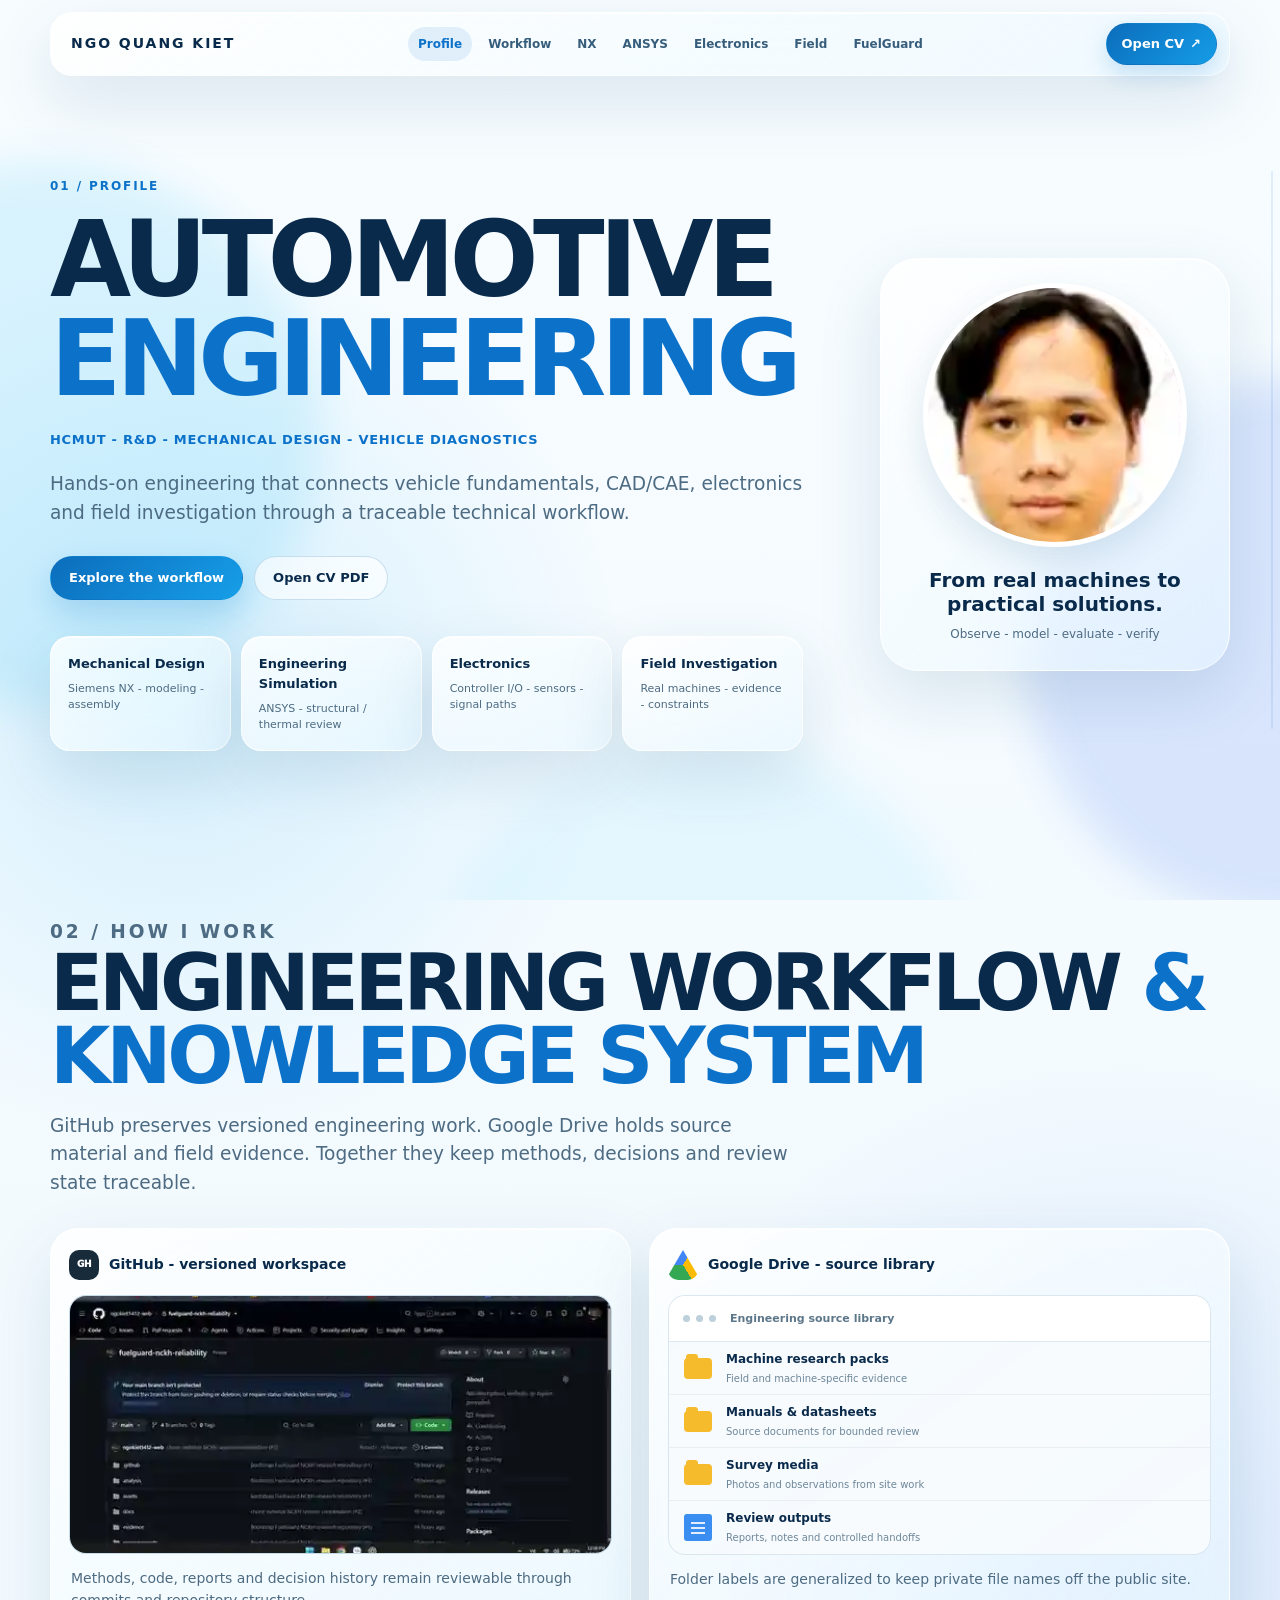
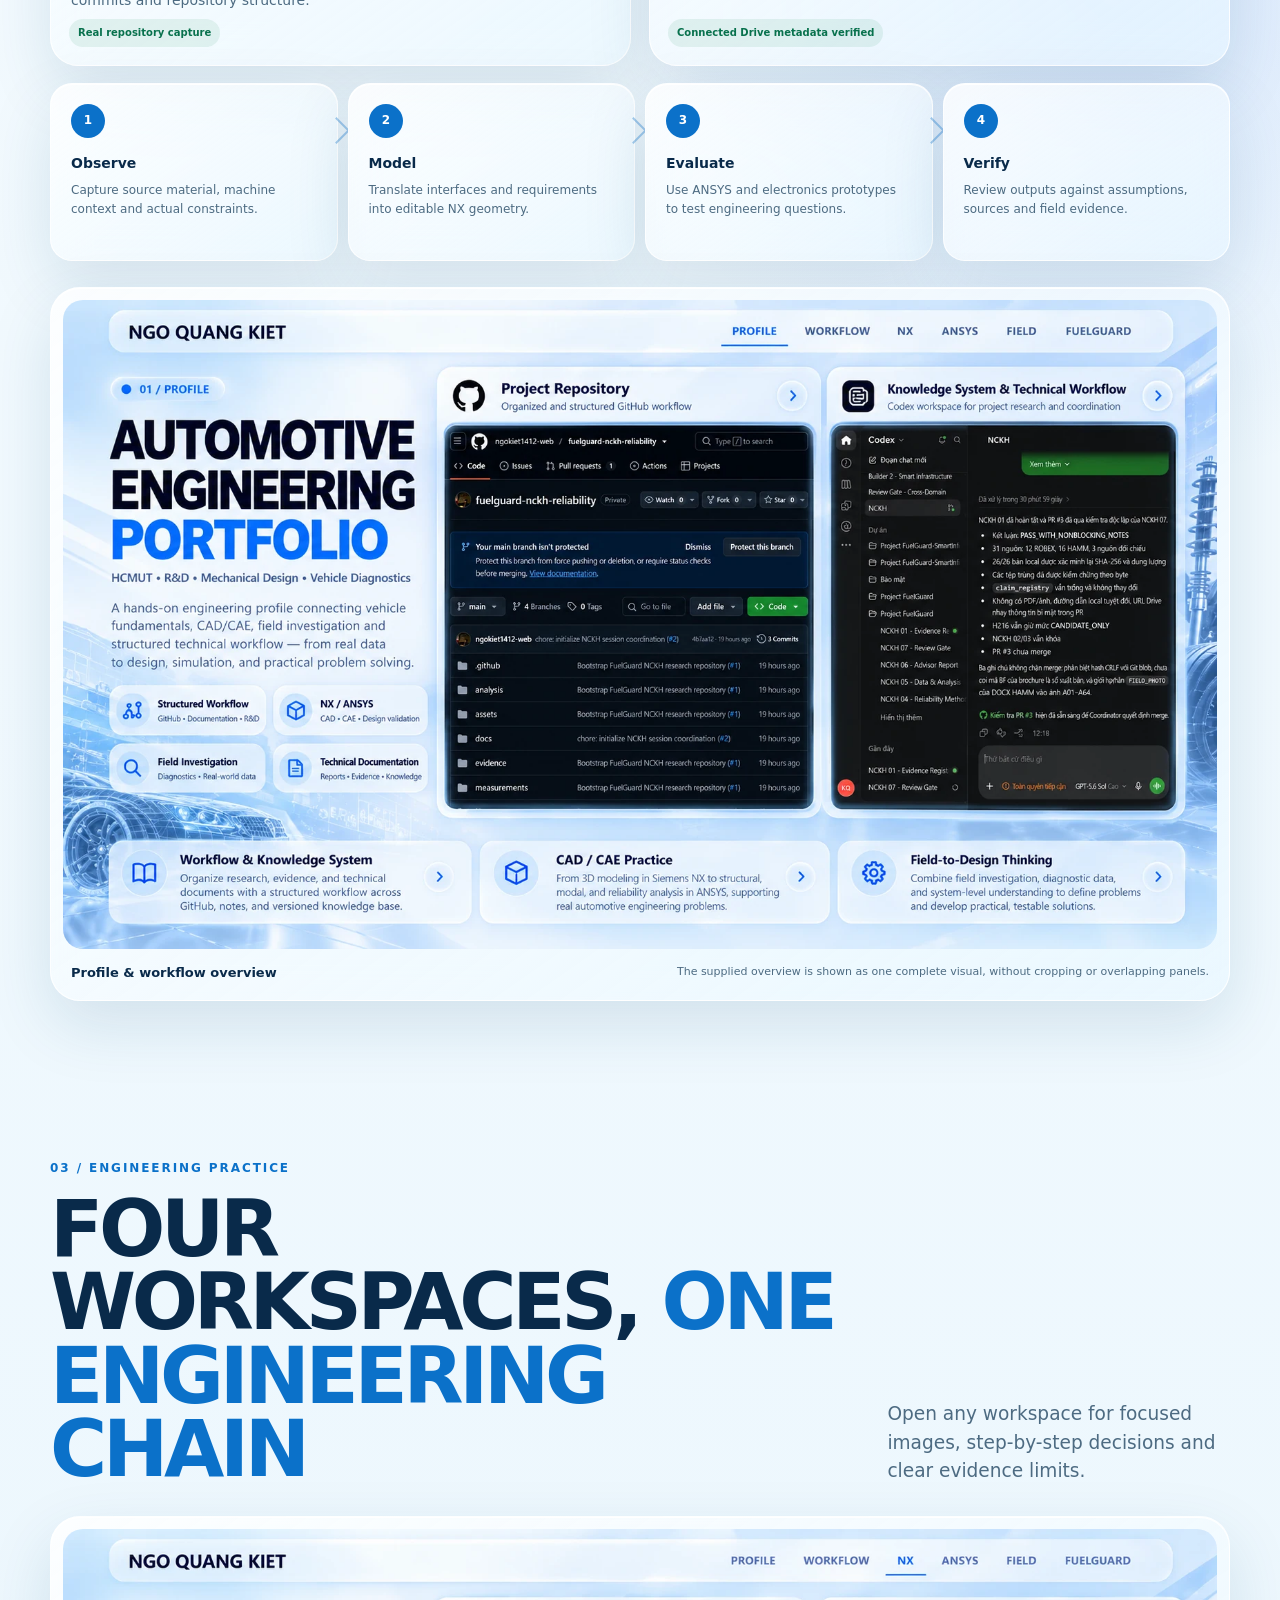
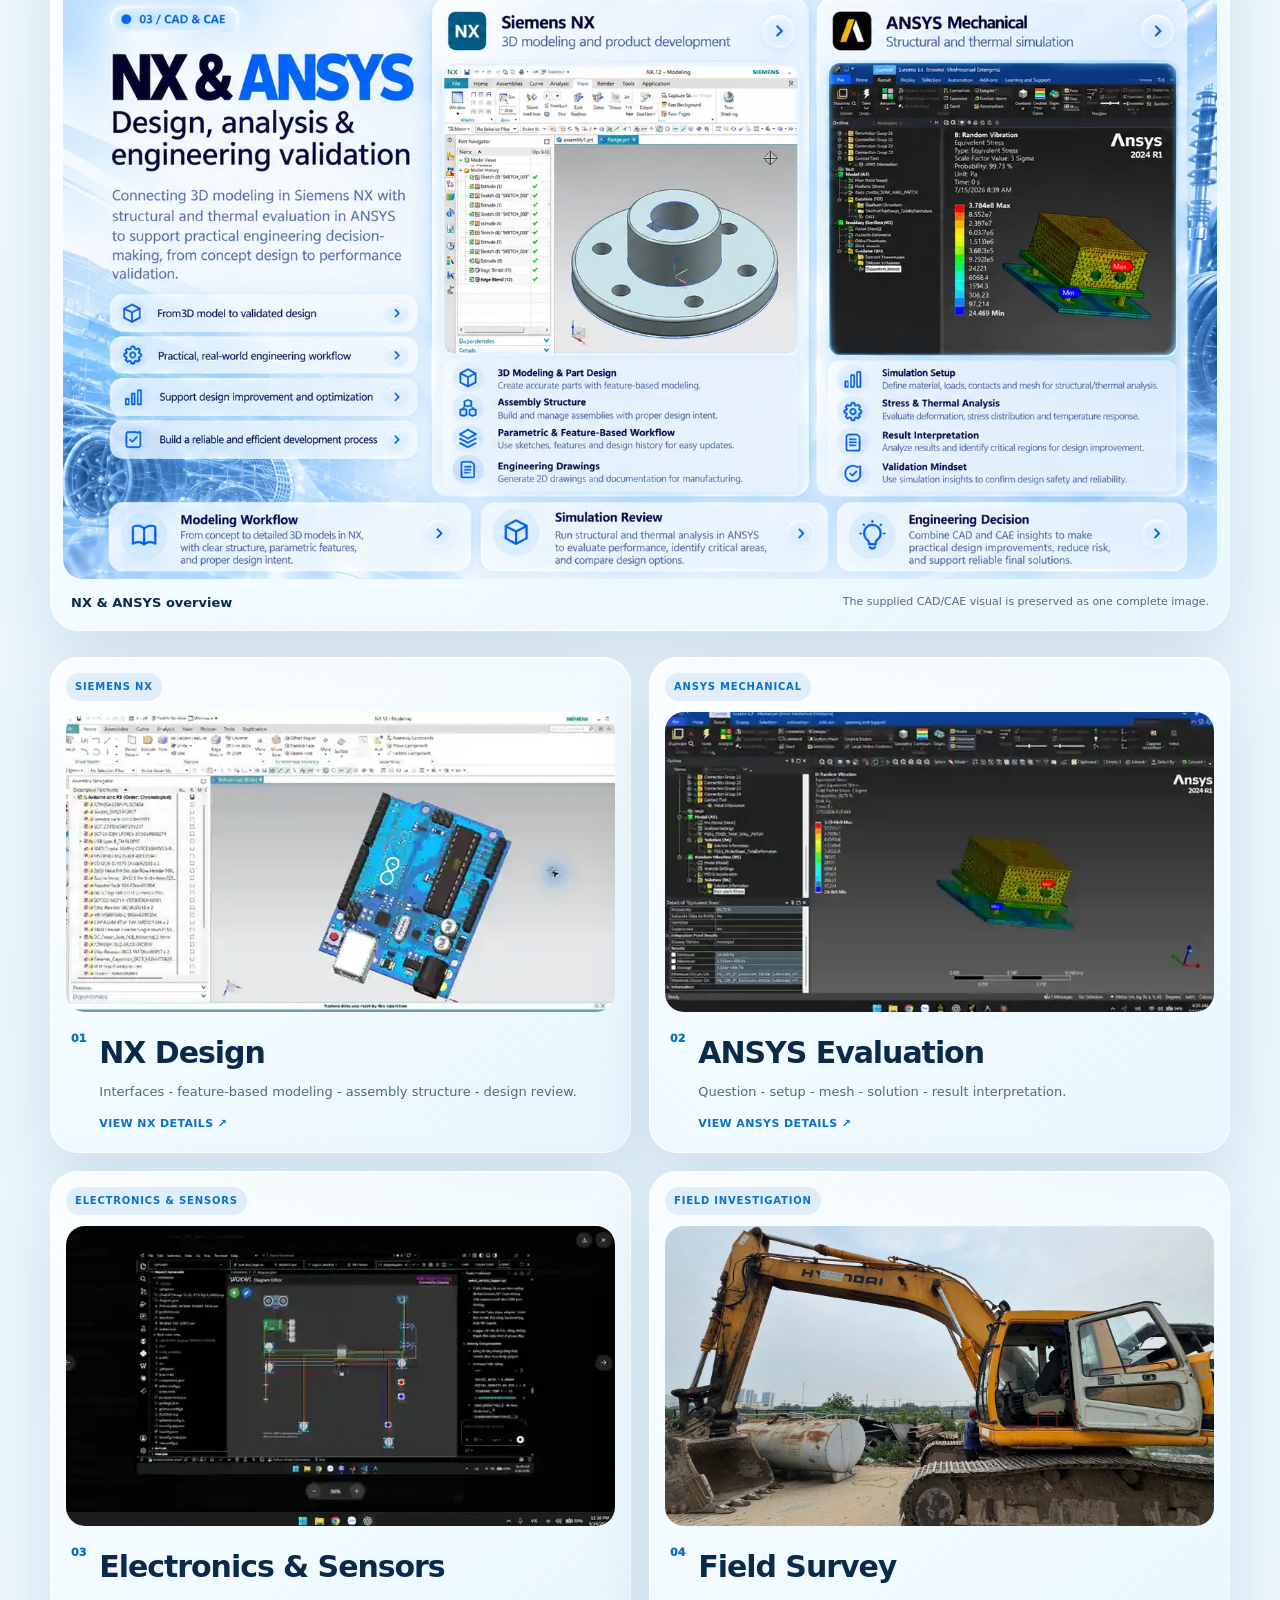
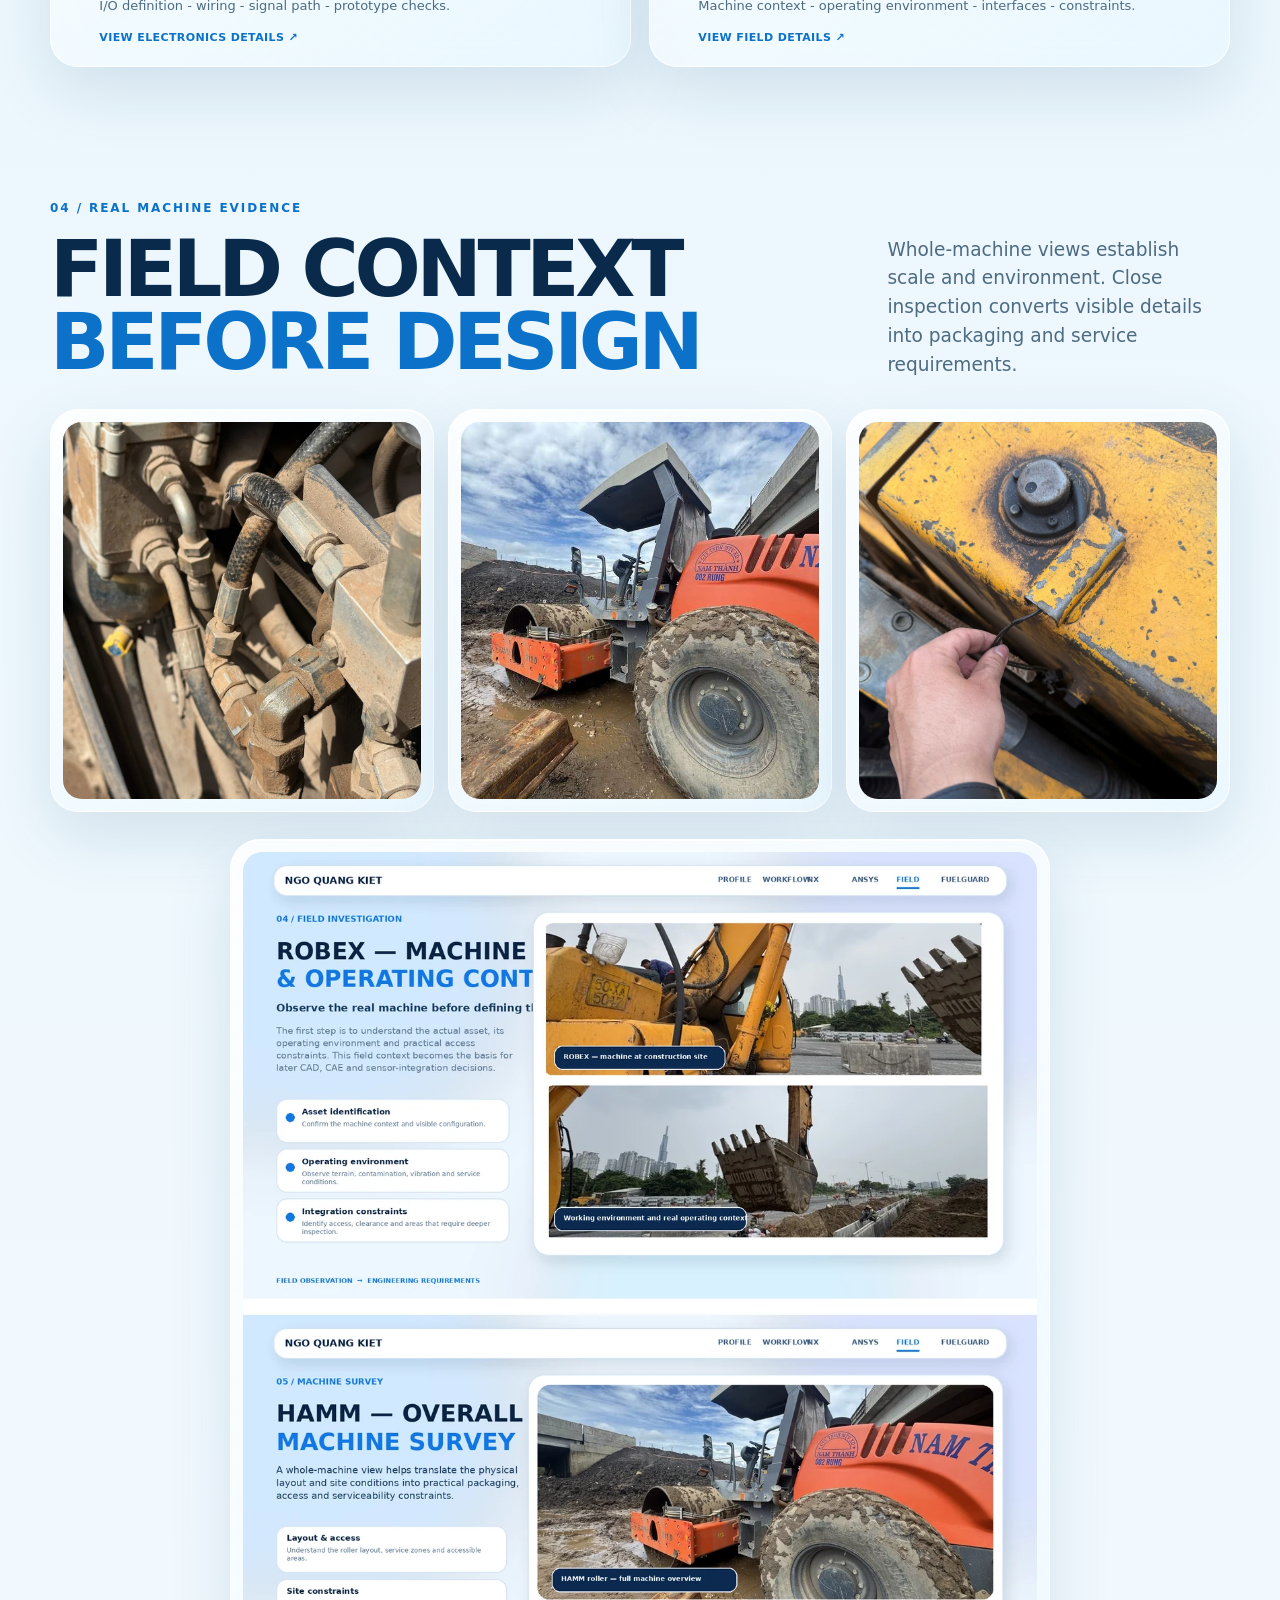
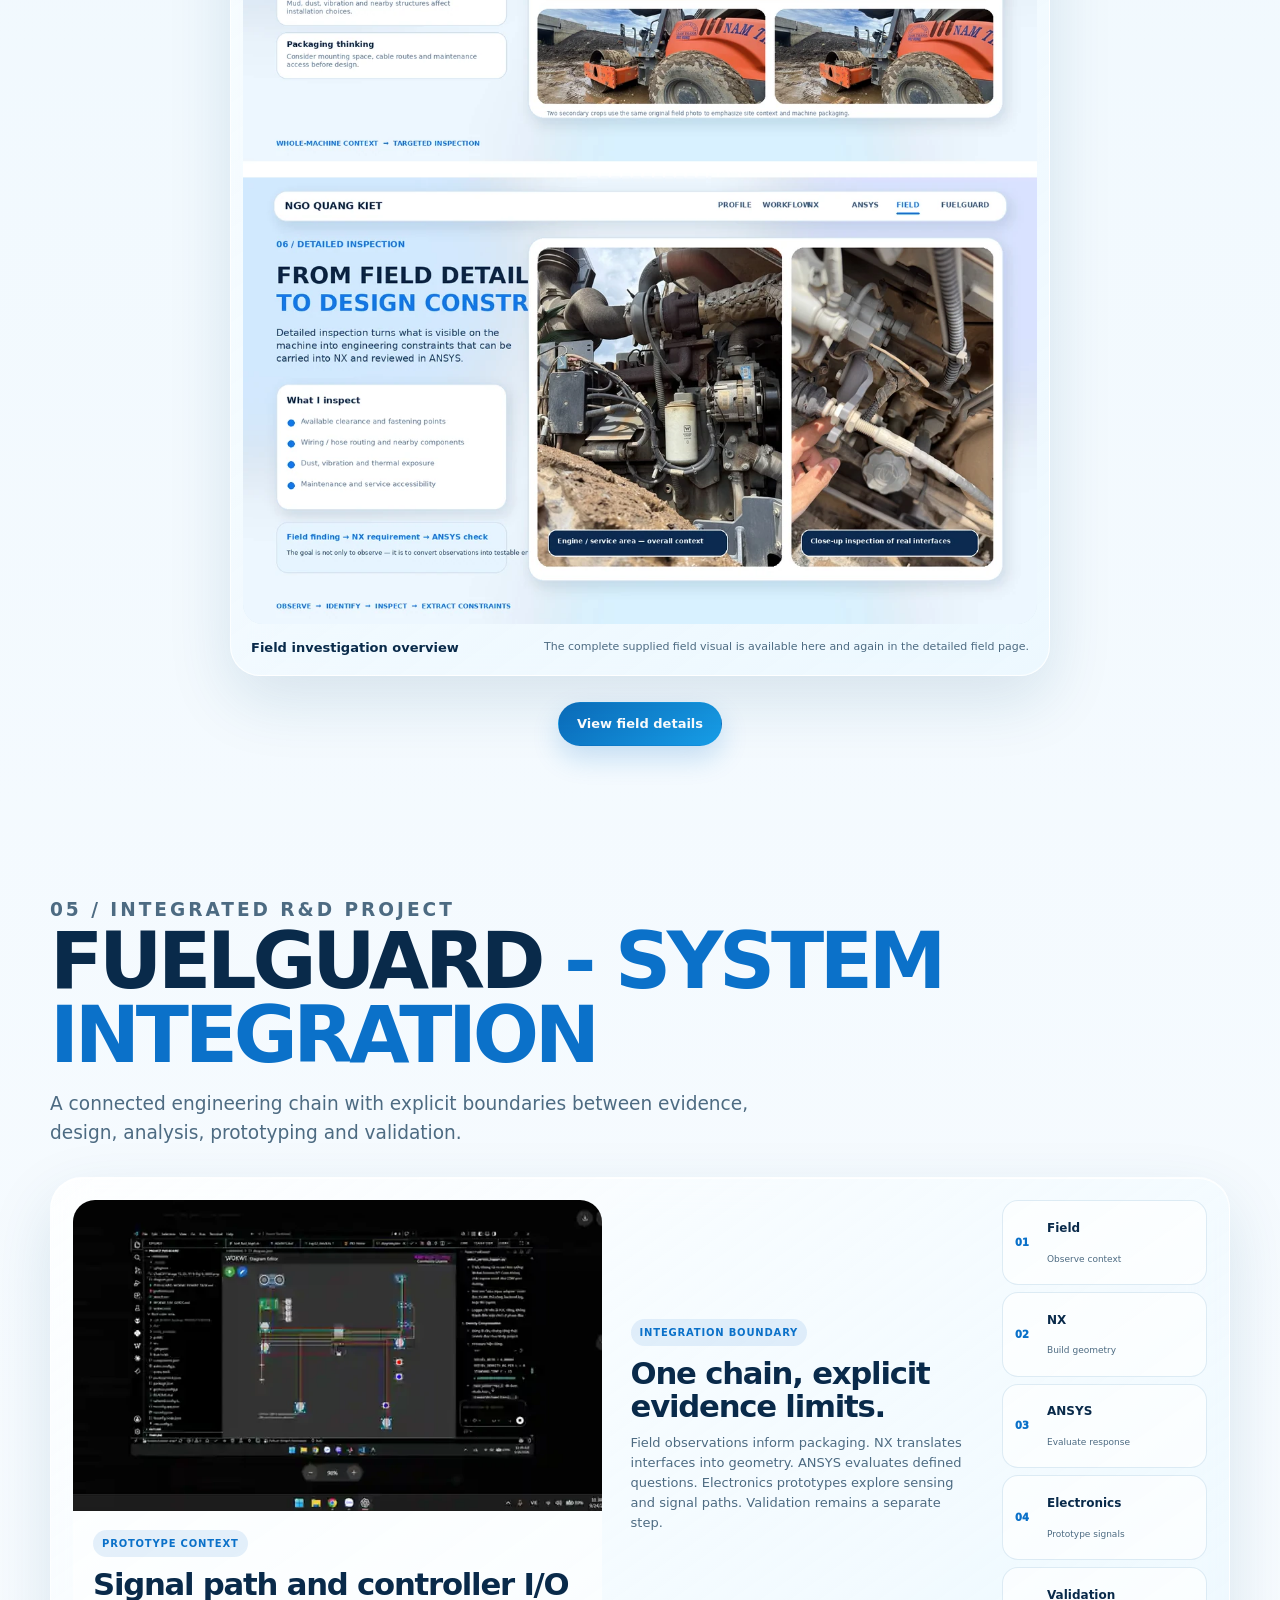
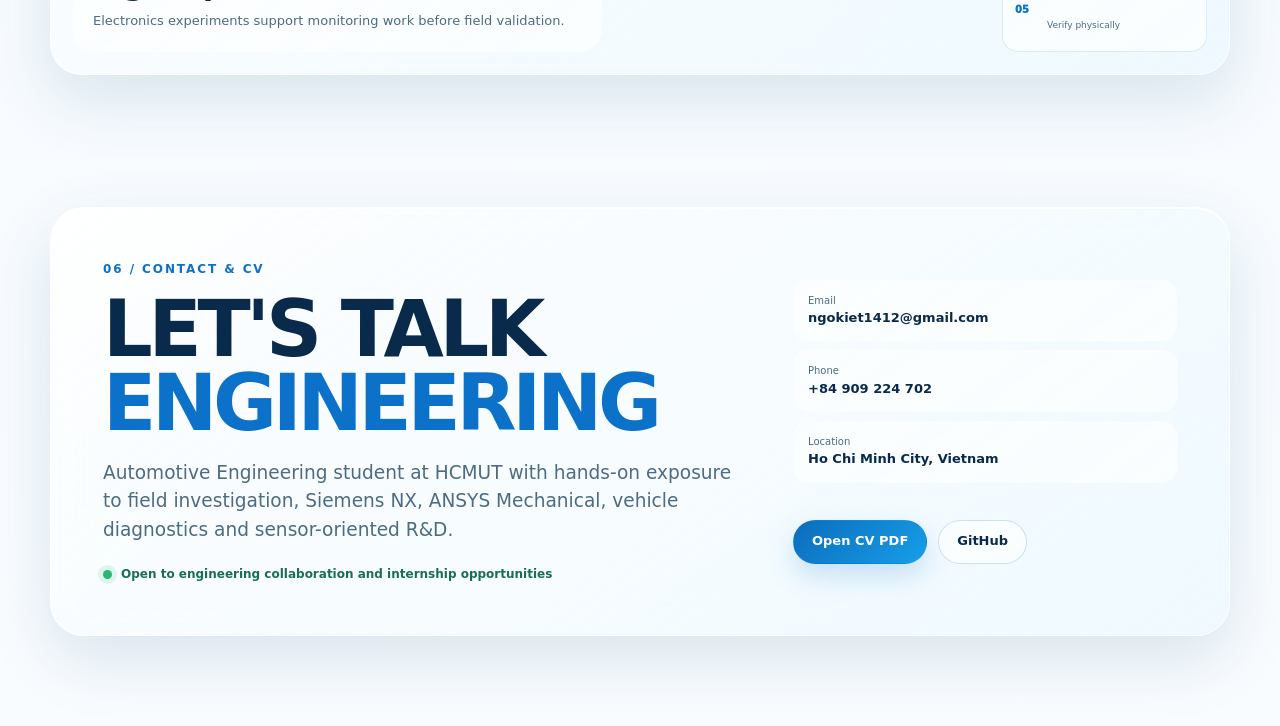
==== commit 1a4f8824: "fix: remove portrait background frame" ====
--- a/index.html
+++ b/index.html
@@ -6,7 +6,7 @@
   <title>Ngo Quang Kiet - Automotive Engineering Portfolio</title>
   <meta name="description" content="Automotive engineering portfolio covering field investigation, Siemens NX, ANSYS, electronics and FuelGuard R&D.">
   <link rel="icon" href="data:,">
-  <link rel="stylesheet" href="style.css?v=20260927-7">
+  <link rel="stylesheet" href="style.css?v=20260927-8">
 </head>
 <body class="page-shell">
   <div class="ambient" aria-hidden="true"><span></span><span></span><span></span></div>
--- a/style.css
+++ b/style.css
@@ -89,8 +89,8 @@
 .skills small { margin-top: 7px; color: var(--muted); font-size: 11px; line-height: 1.45; }
 
 .profile-card { --rx: 0deg; --ry: 0deg; justify-self: end; width: min(100%, 350px); padding: 24px; border-radius: 38px; text-align: center; transform: perspective(900px) rotateX(var(--rx)) rotateY(var(--ry)); transition: transform .22s ease, box-shadow .22s ease; }
-.portrait-frame { overflow: hidden; aspect-ratio: 1 / 1.04; border-radius: 27px; background: linear-gradient(145deg, #d4efff, #fff); }
-.portrait { width: 100%; height: 100%; object-fit: cover; image-rendering: auto; }
+.portrait-frame { overflow: hidden; width: 88%; aspect-ratio: 1; margin: 0 auto; border: 5px solid rgba(255,255,255,.9); border-radius: 50%; background: #fff; box-shadow: 0 14px 34px rgba(11,76,119,.12); }
+.portrait { width: 100%; height: 100%; border-radius: 50%; object-fit: cover; object-position: center 48%; image-rendering: auto; transform: scale(1.27); }
 .profile-card p { margin: 22px 0 5px; font-size: 20px; font-weight: 900; line-height: 1.18; }
 .profile-card > span { color: var(--muted); font-size: 12px; }
 
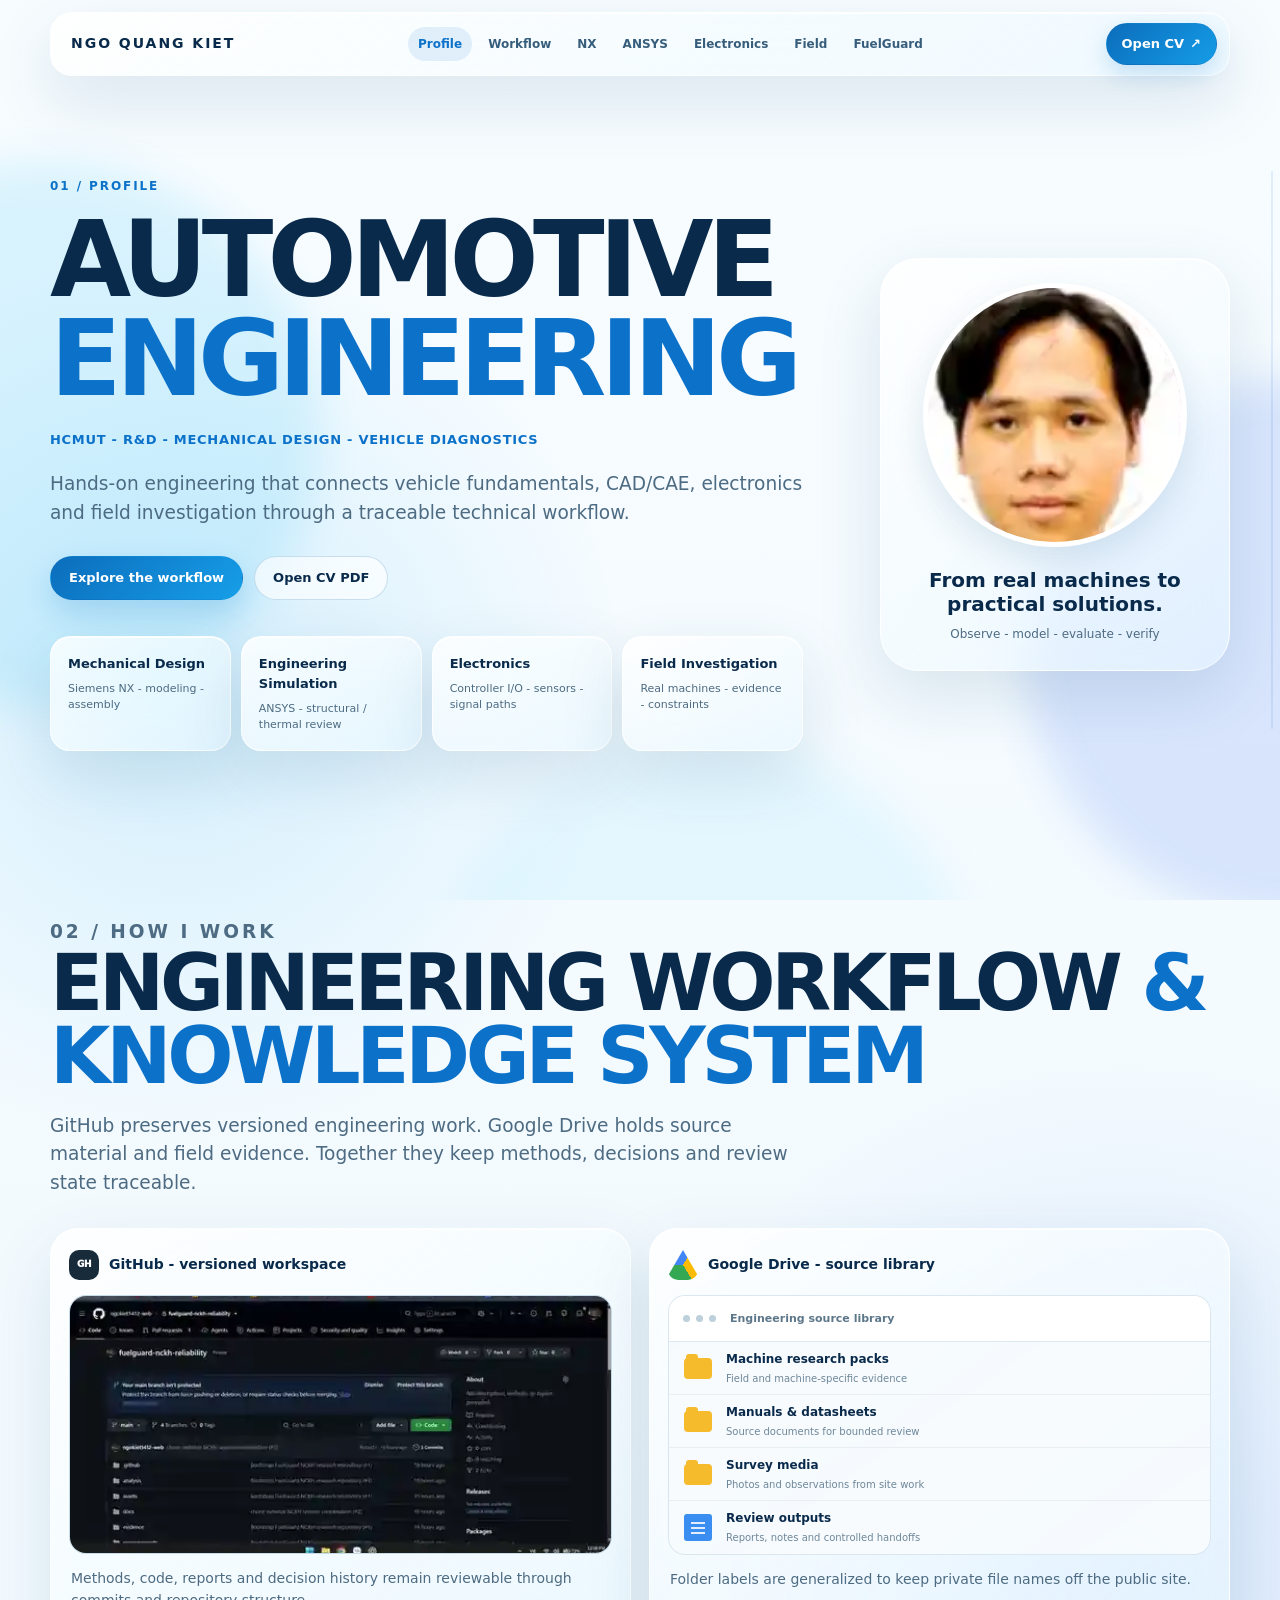
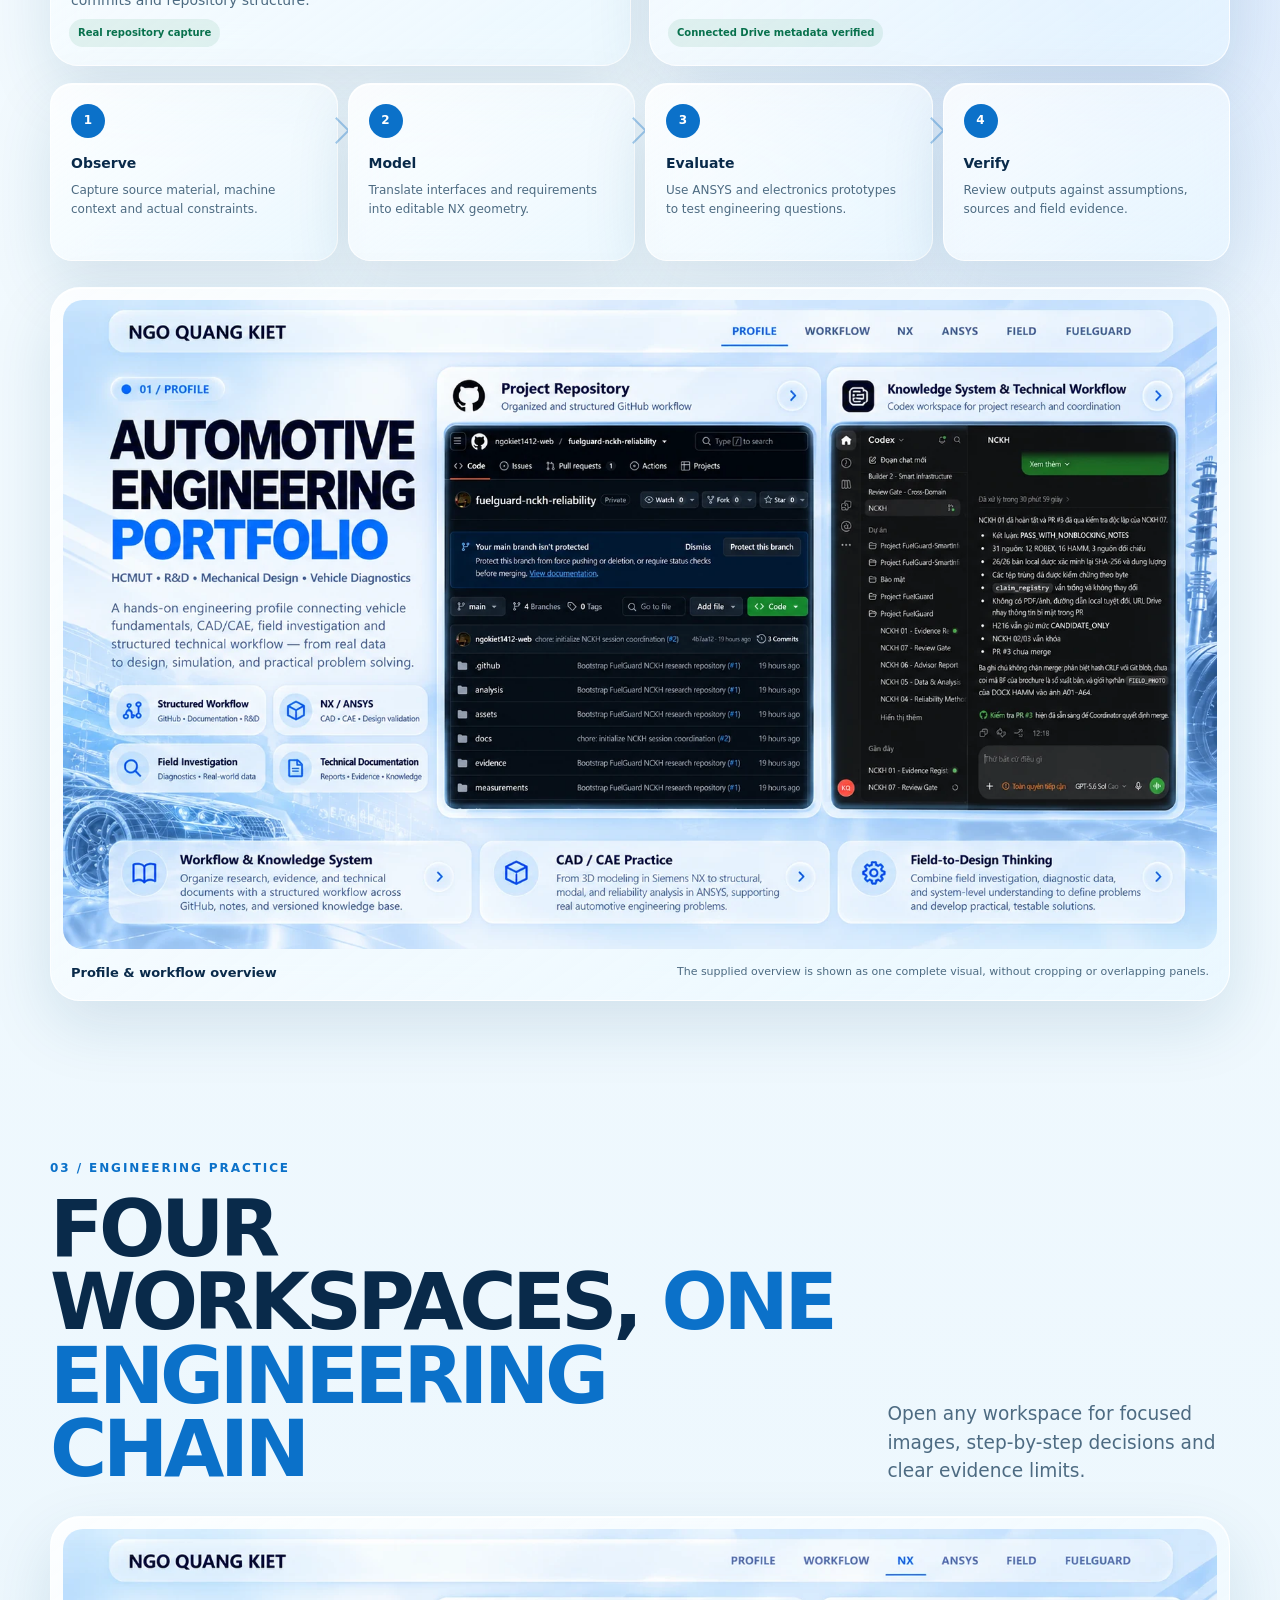
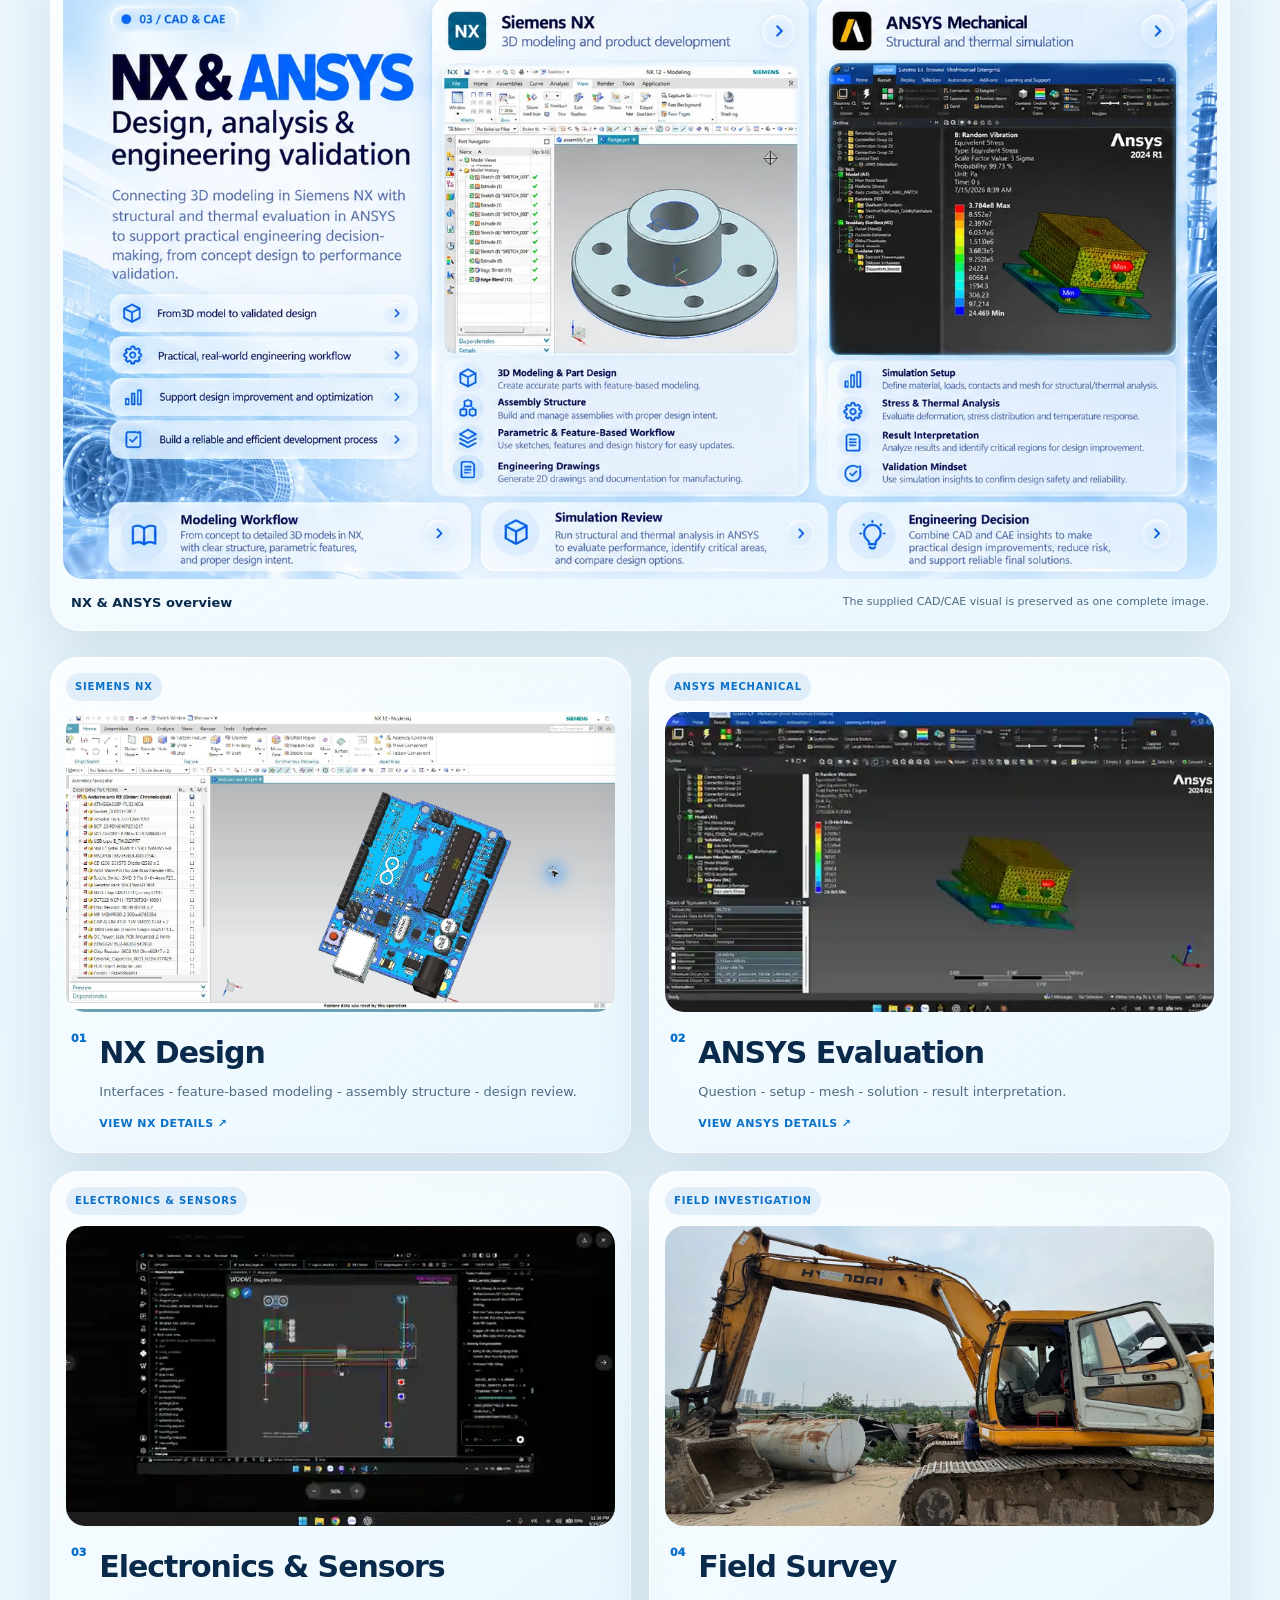
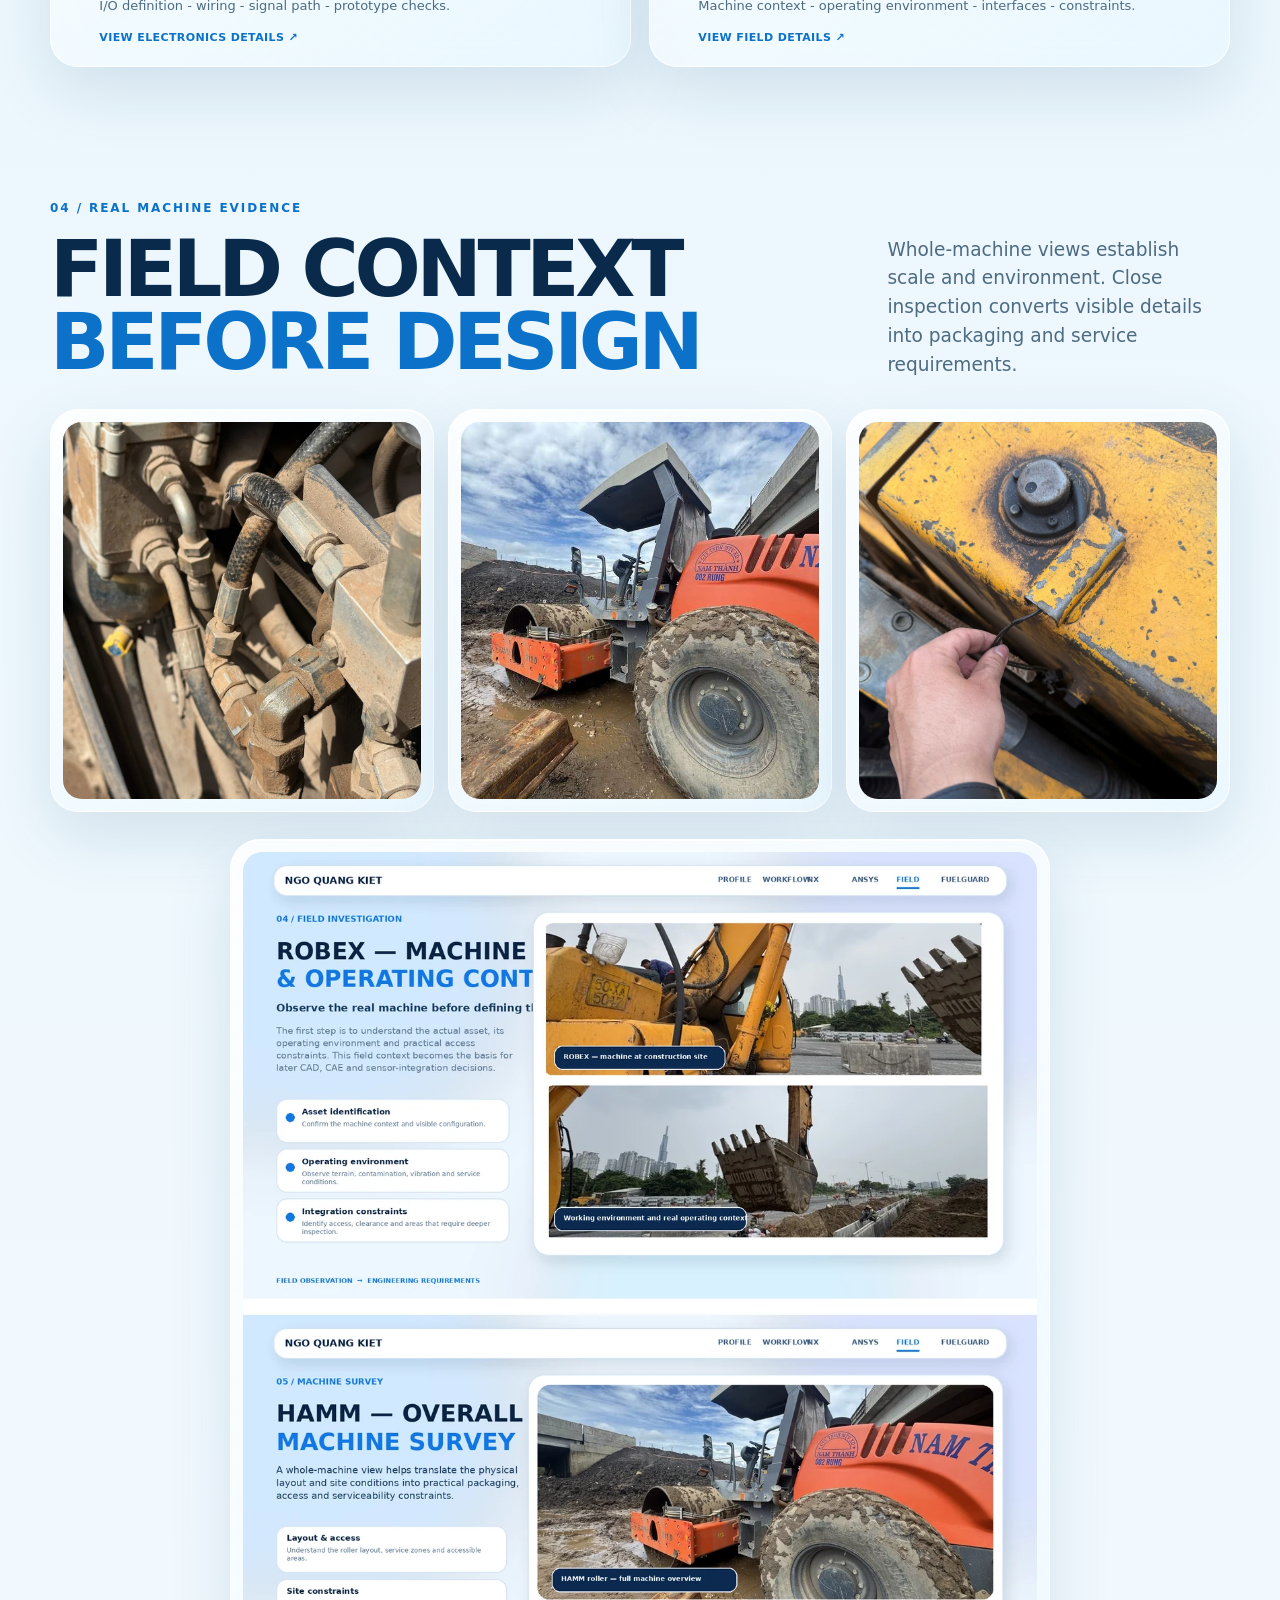
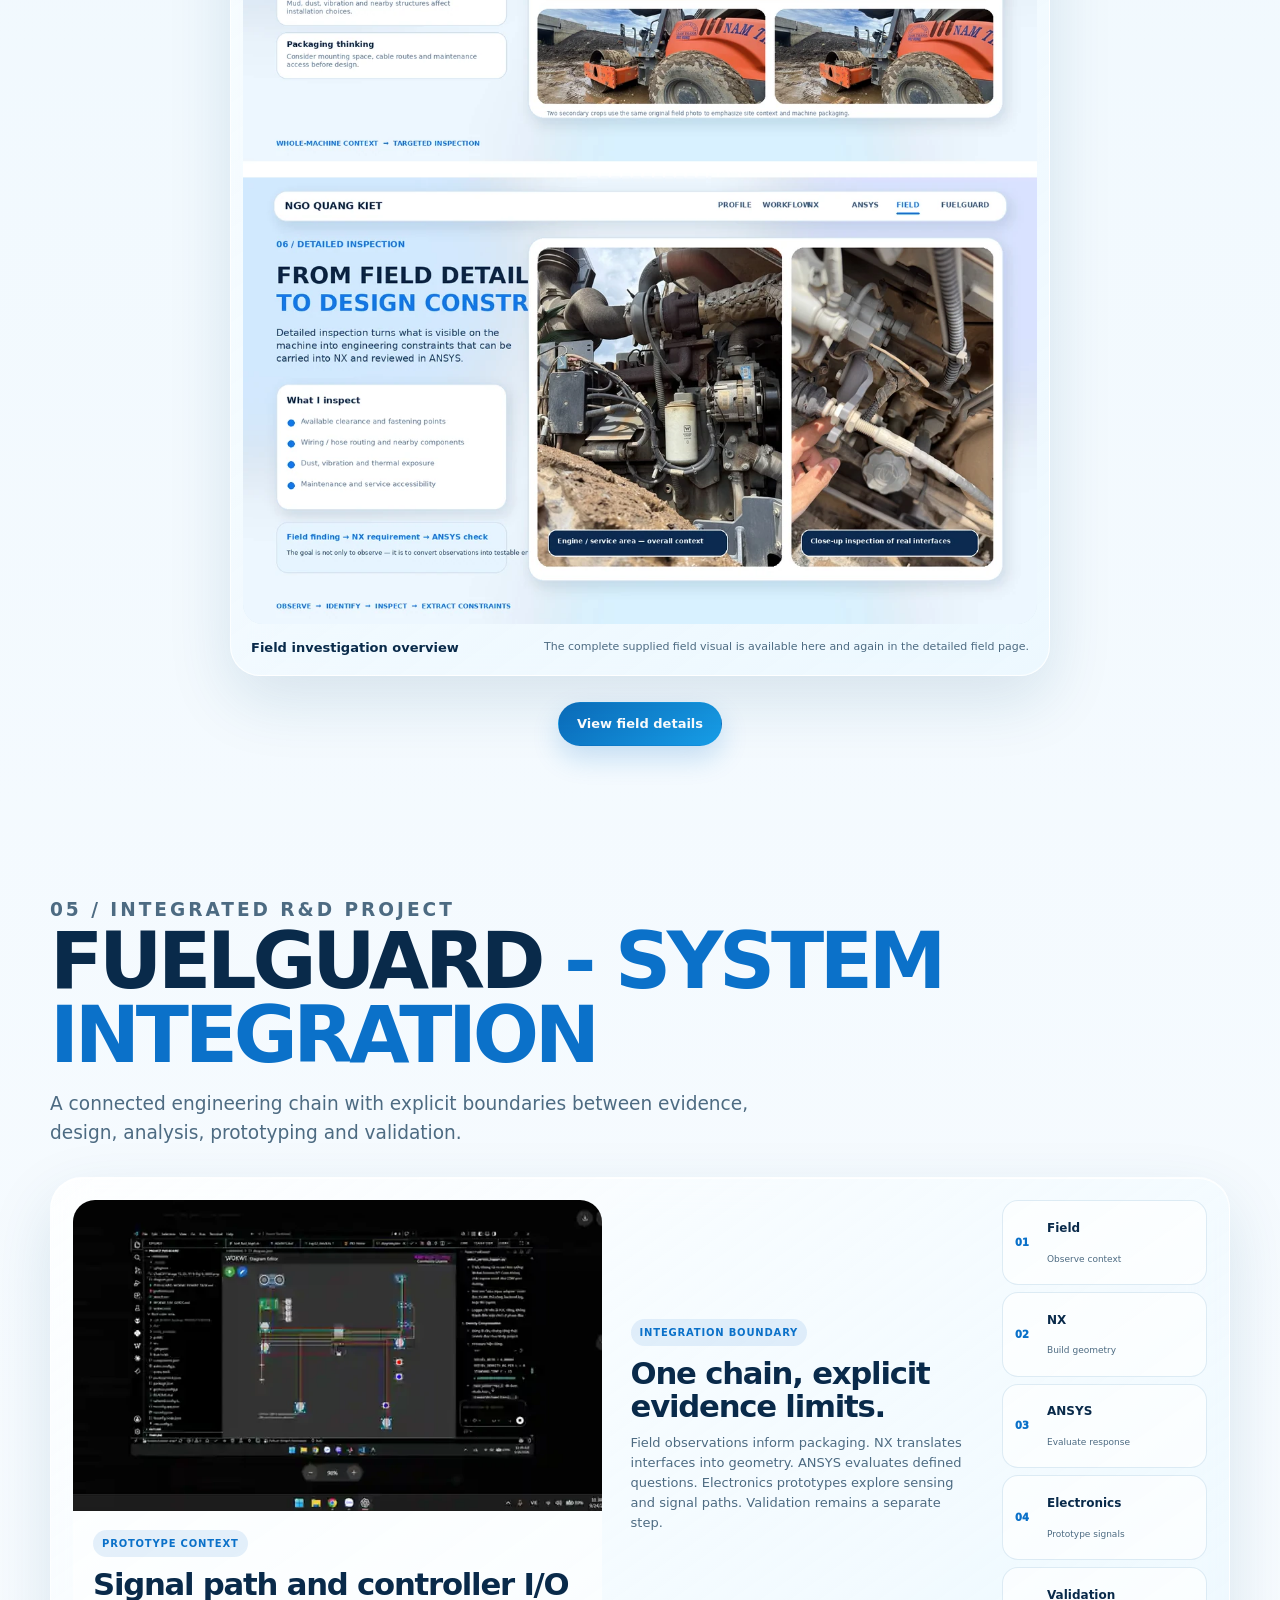
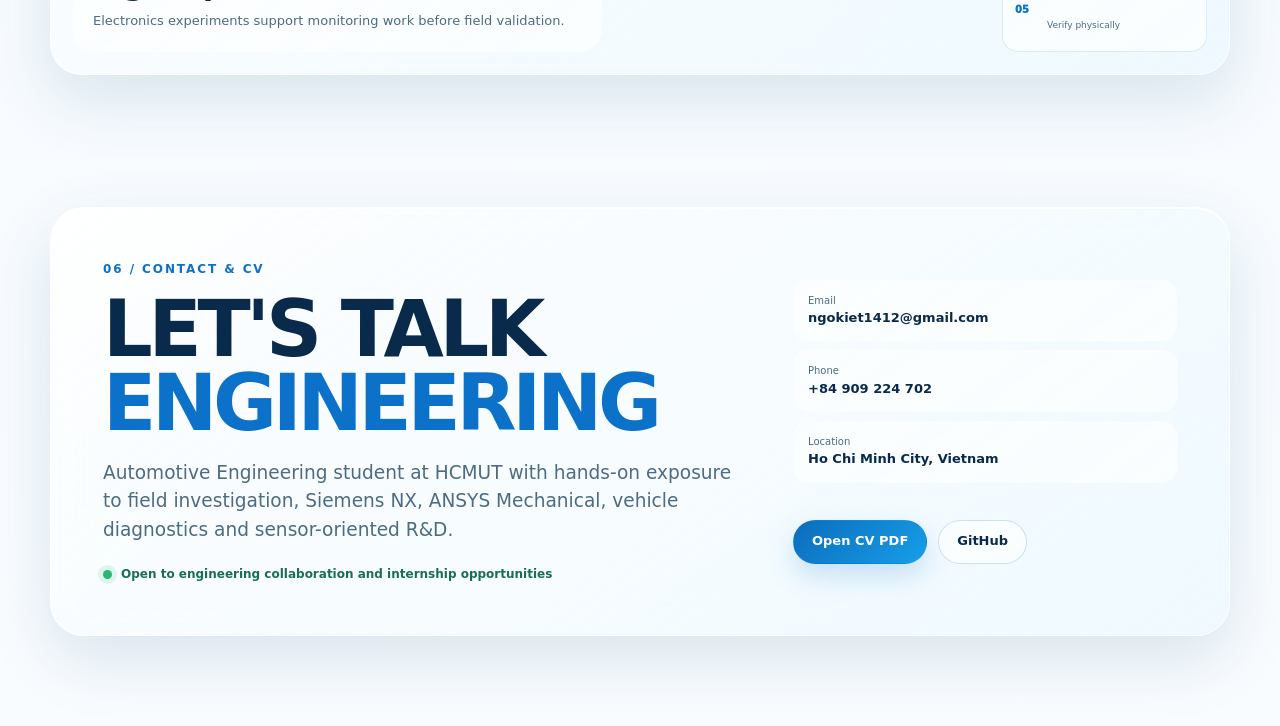
==== commit dbf927f5: "fix: replace blurred NX crops with real captures" ====
--- a/index.html
+++ b/index.html
@@ -6,7 +6,7 @@
   <title>Ngo Quang Kiet - Automotive Engineering Portfolio</title>
   <meta name="description" content="Automotive engineering portfolio covering field investigation, Siemens NX, ANSYS, electronics and FuelGuard R&D.">
   <link rel="icon" href="data:,">
-  <link rel="stylesheet" href="style.css?v=20260927-8">
+  <link rel="stylesheet" href="style.css?v=20260927-9">
 </head>
 <body class="page-shell">
   <div class="ambient" aria-hidden="true"><span></span><span></span><span></span></div>
@@ -80,7 +80,7 @@
       </figure>
       <div class="discipline-grid">
         <a class="discipline-card liquid-glass tilt" href="nx.html">
-          <span class="tag">SIEMENS NX</span><div class="discipline-preview"><img src="assets/nx-overview.webp" alt="NX workspace overview"></div>
+          <span class="tag">SIEMENS NX</span><div class="discipline-preview"><img src="assets/nx-arduino-real.webp" alt="NX assembly workspace showing an Arduino model"></div>
           <div class="discipline-copy"><span>01</span><h3>NX Design</h3><p>Interfaces - feature-based modeling - assembly structure - design review.</p><b>View NX details &#8599;</b></div>
         </a>
         <a class="discipline-card liquid-glass tilt" href="ansys.html">
--- a/style.css
+++ b/style.css
@@ -266,6 +266,7 @@
 .story-step.reverse .story-copy { grid-column: 1; grid-row: 1; }
 .story-media { overflow: hidden; margin: 0; border-radius: 21px; background: #dbeaf3; }
 .story-media img { width: 100%; aspect-ratio: 16 / 9.5; object-fit: cover; }
+.nx-page .detail-media img, .nx-page .story-media img { aspect-ratio: 1474 / 783; object-fit: contain; background: #fff; }
 .story-copy { padding: 10px 5px; }
 .step-number { display: block; margin-bottom: 9px; color: var(--blue); font-size: 10px; font-weight: 950; letter-spacing: .1em; }
 .story-copy h3 { max-width: 480px; font-size: clamp(25px, 3vw, 39px); line-height: 1.05; letter-spacing: -.04em; }
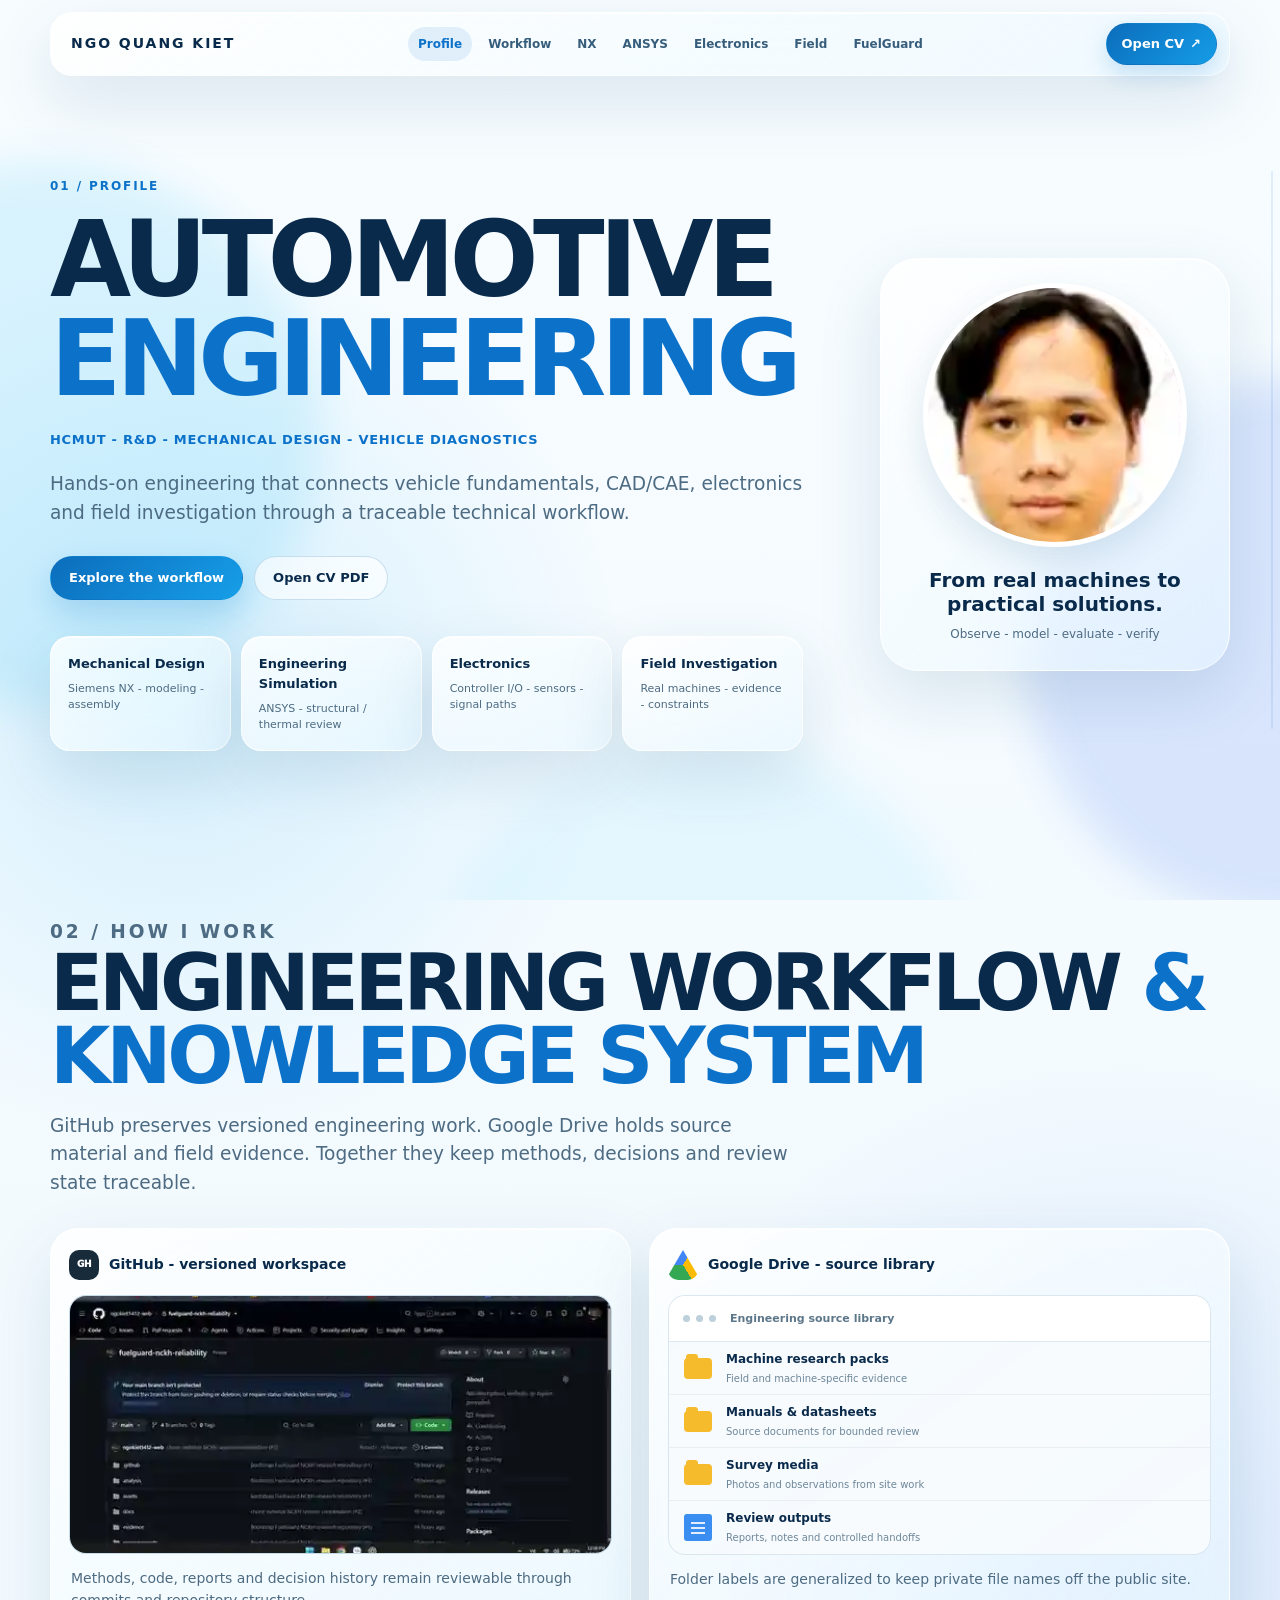
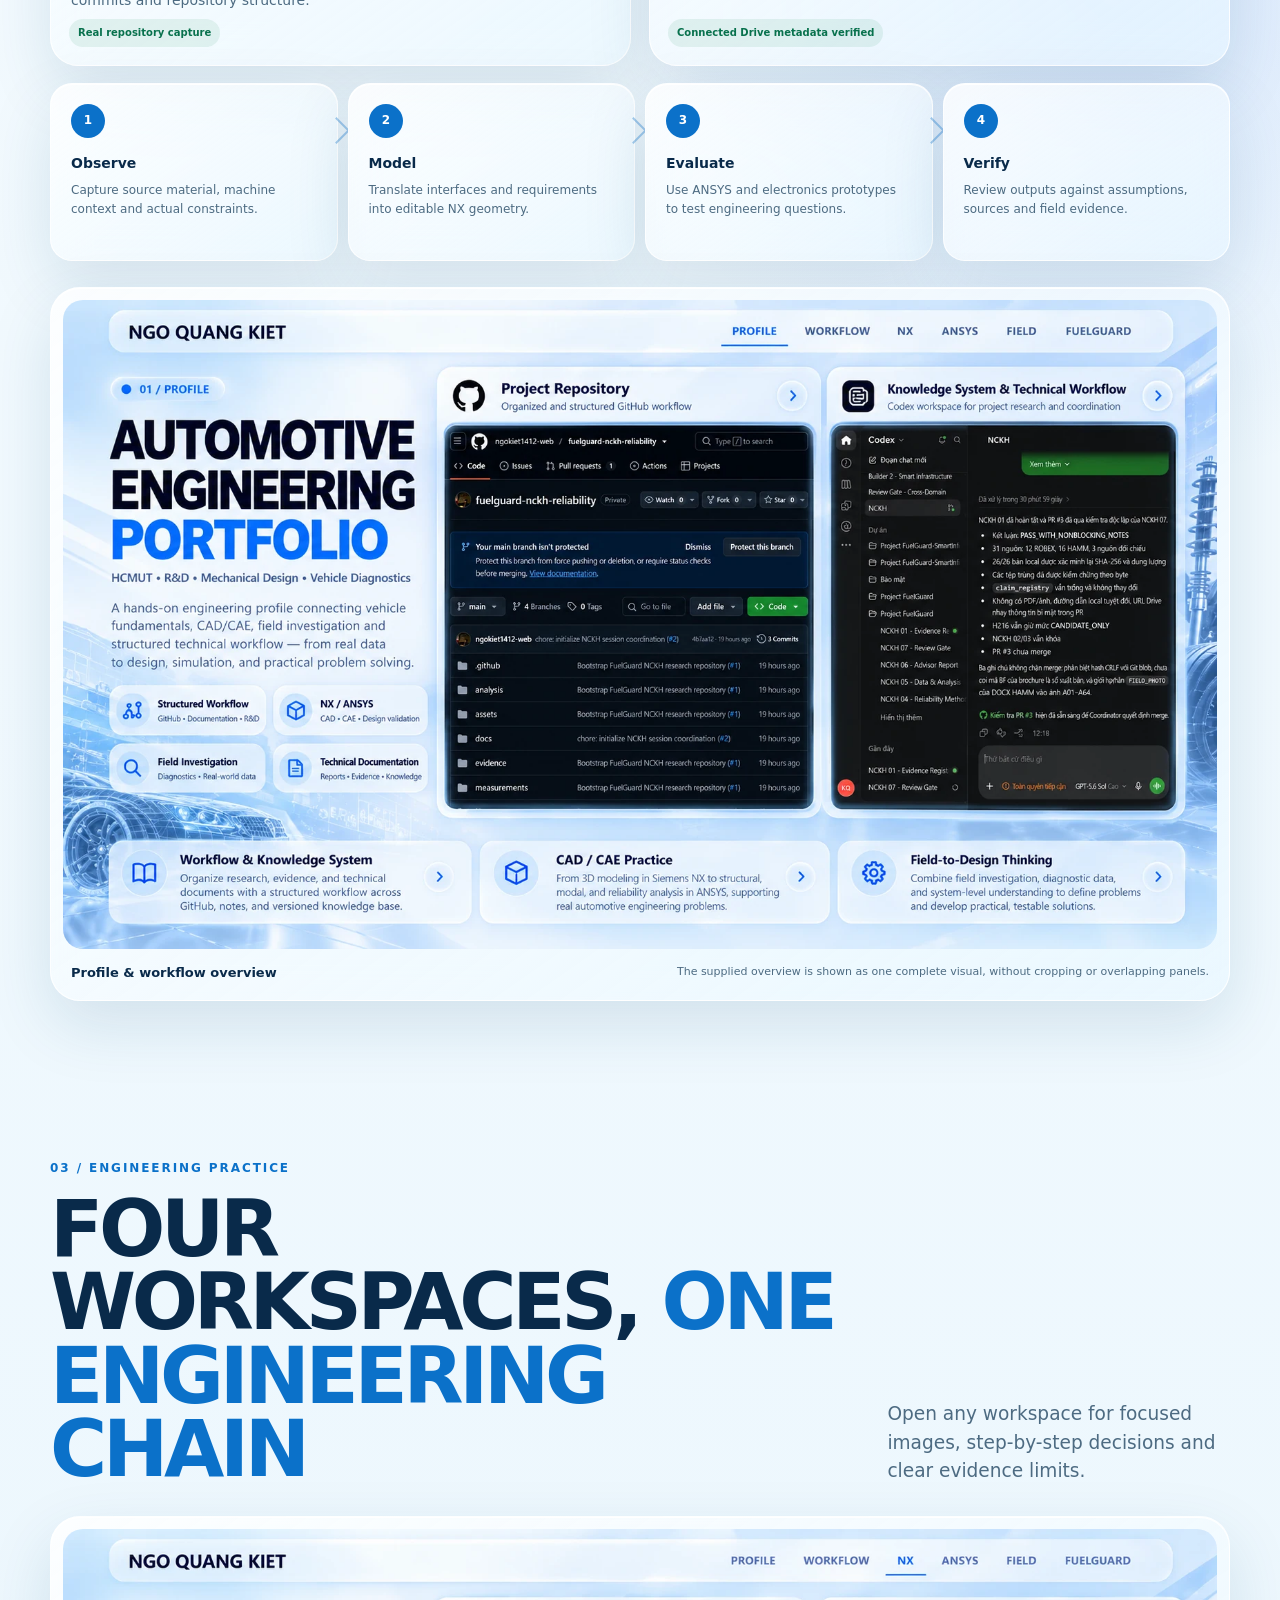
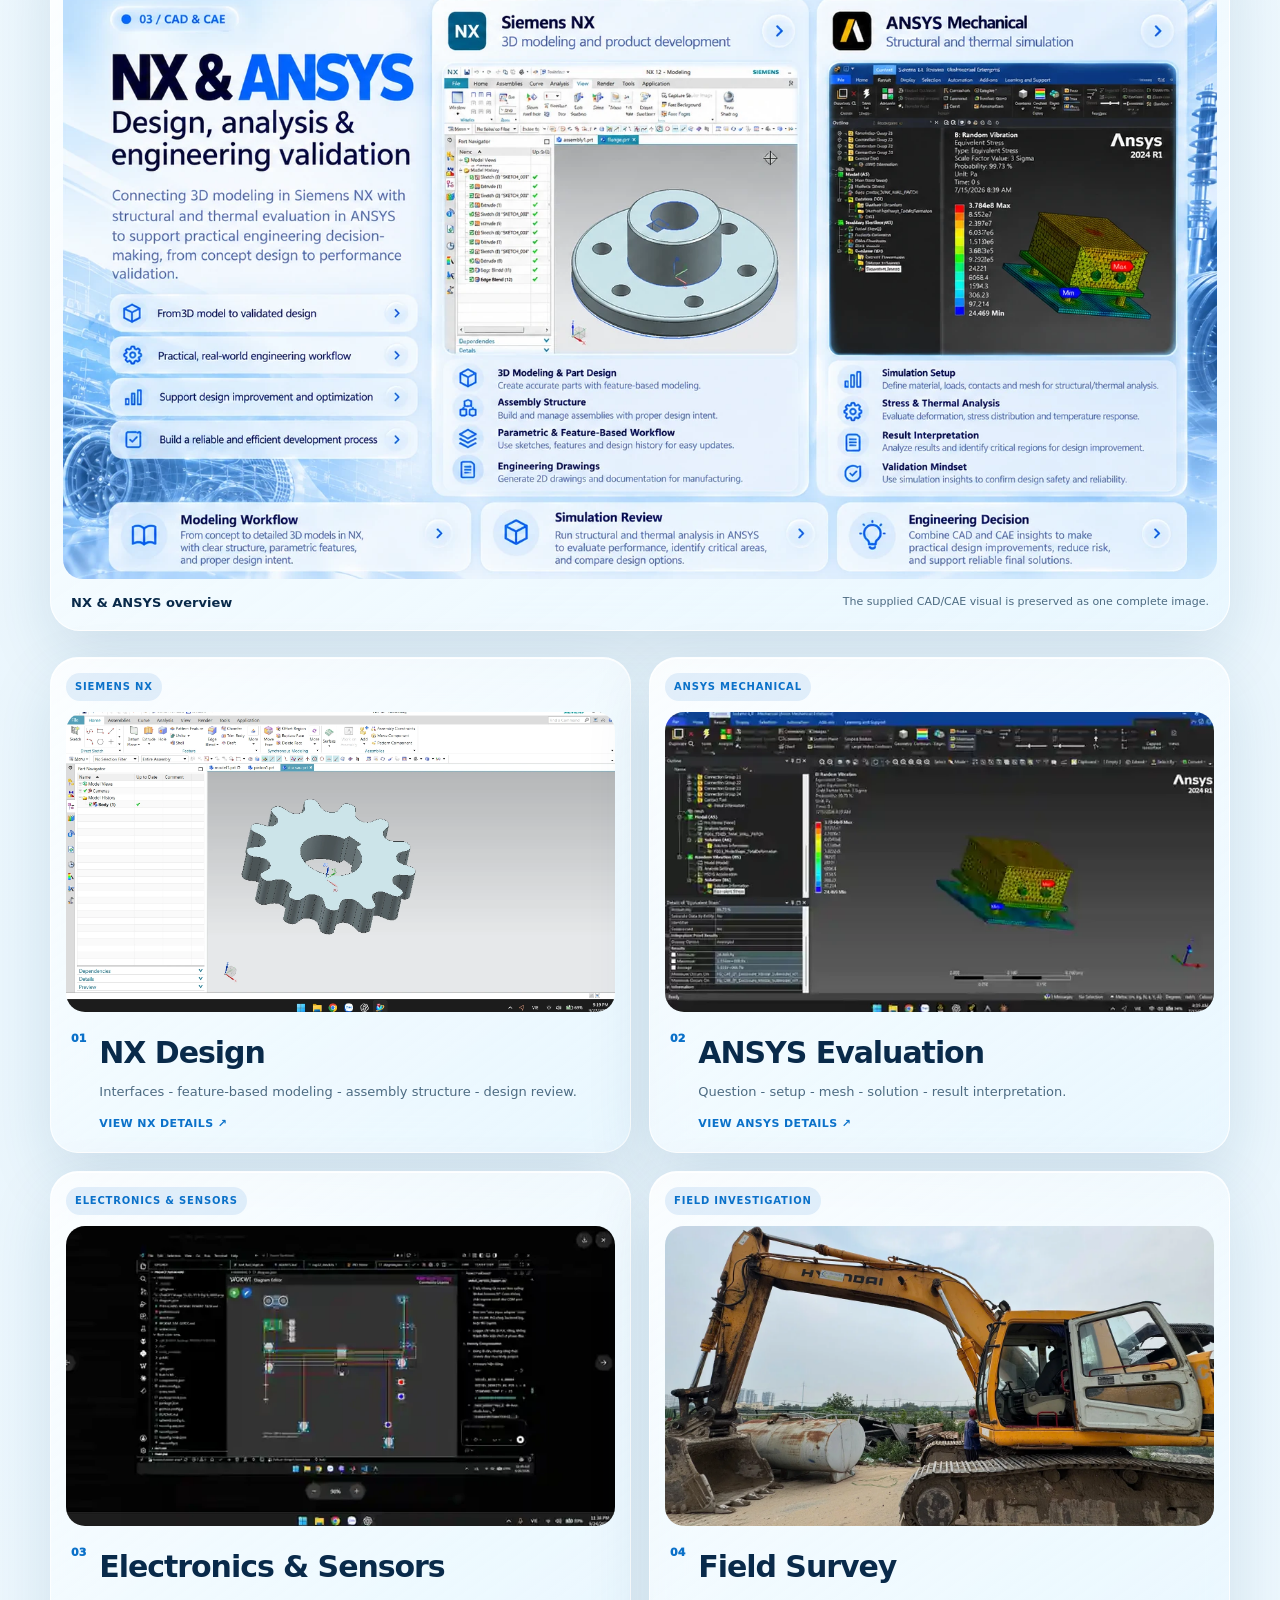
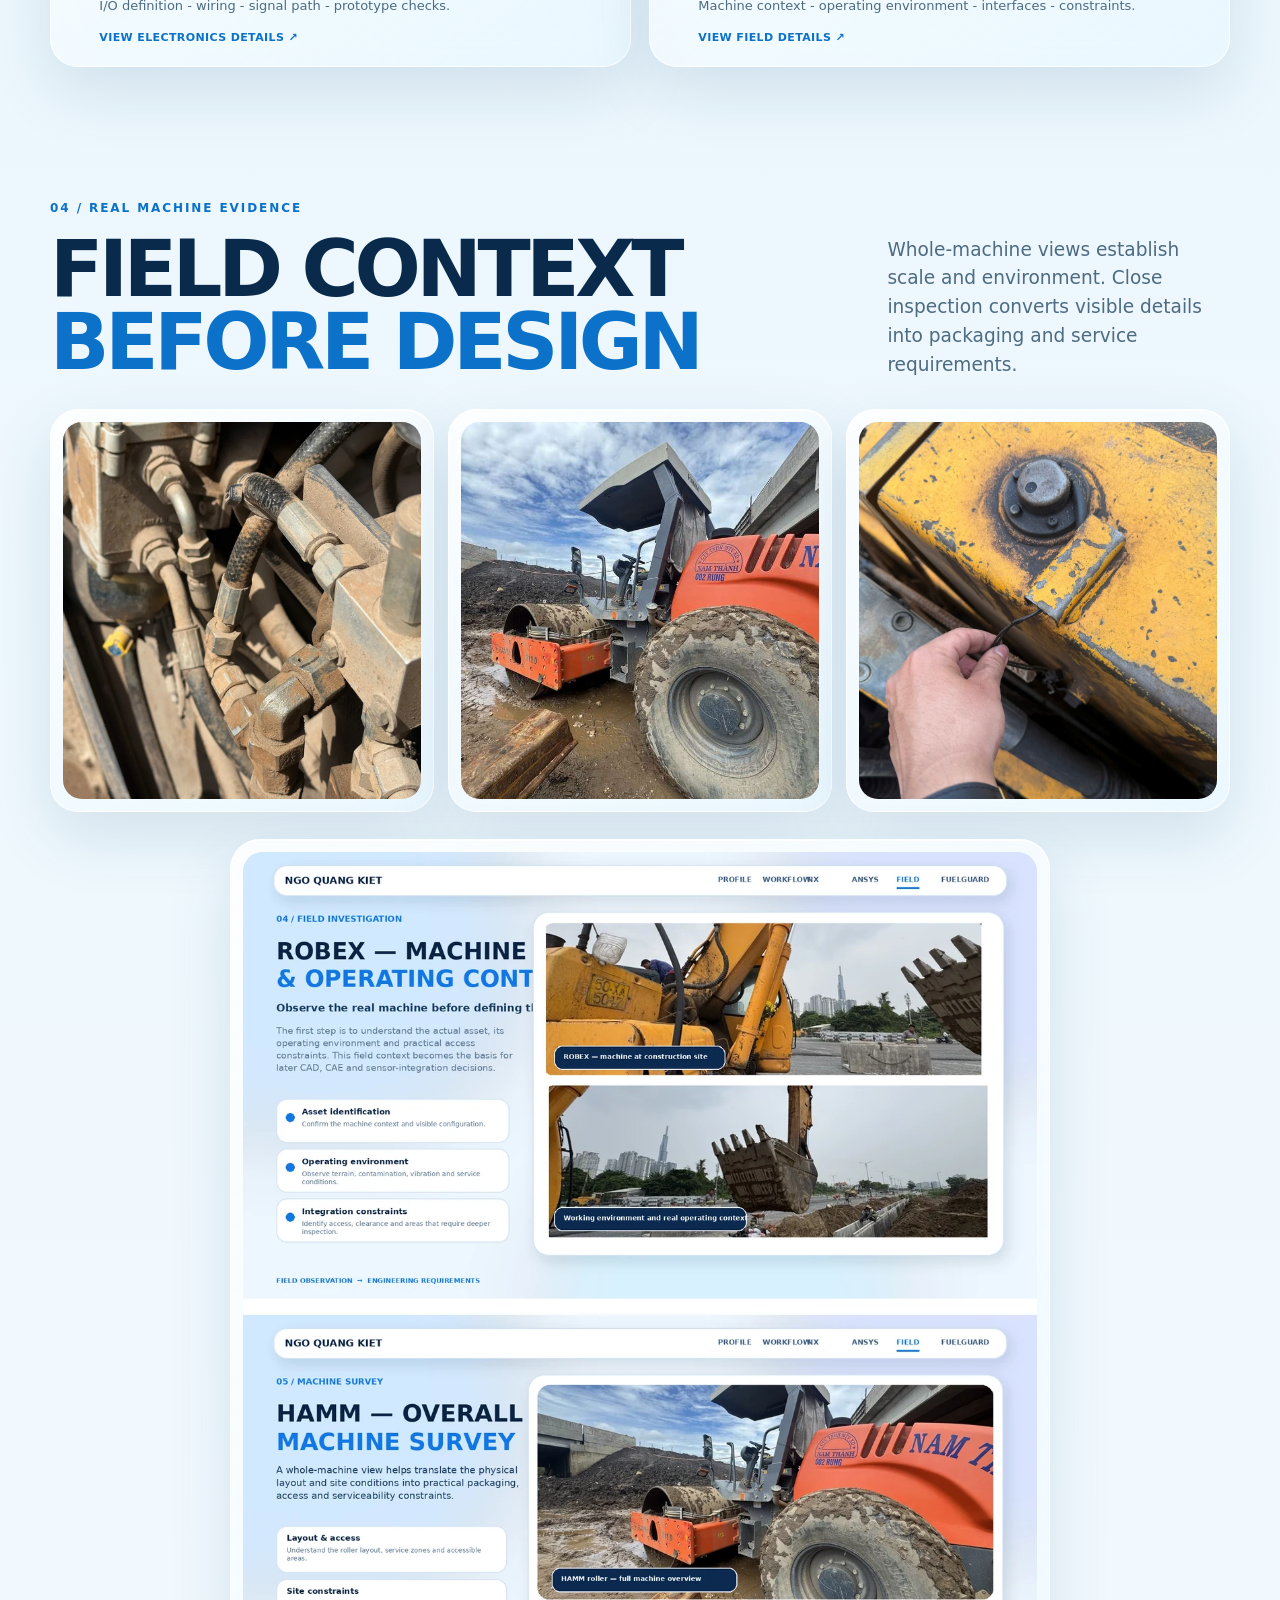
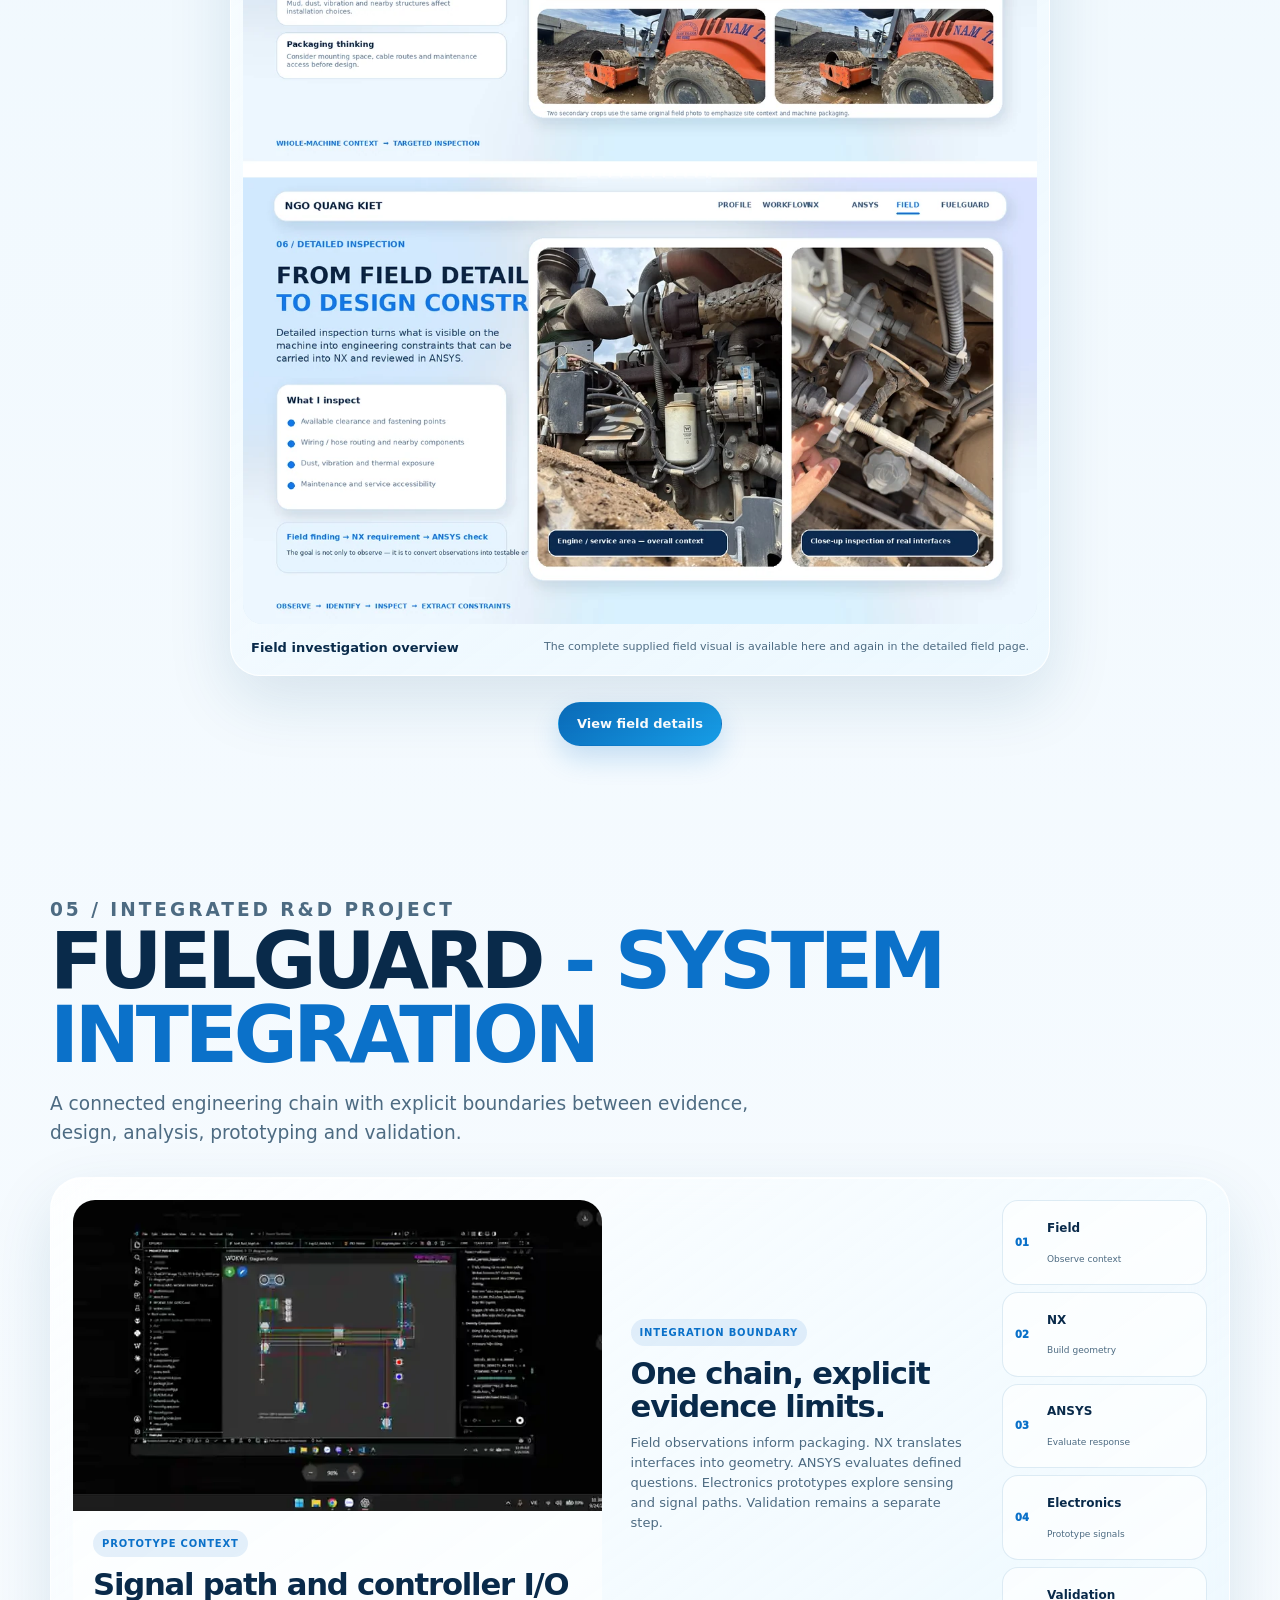
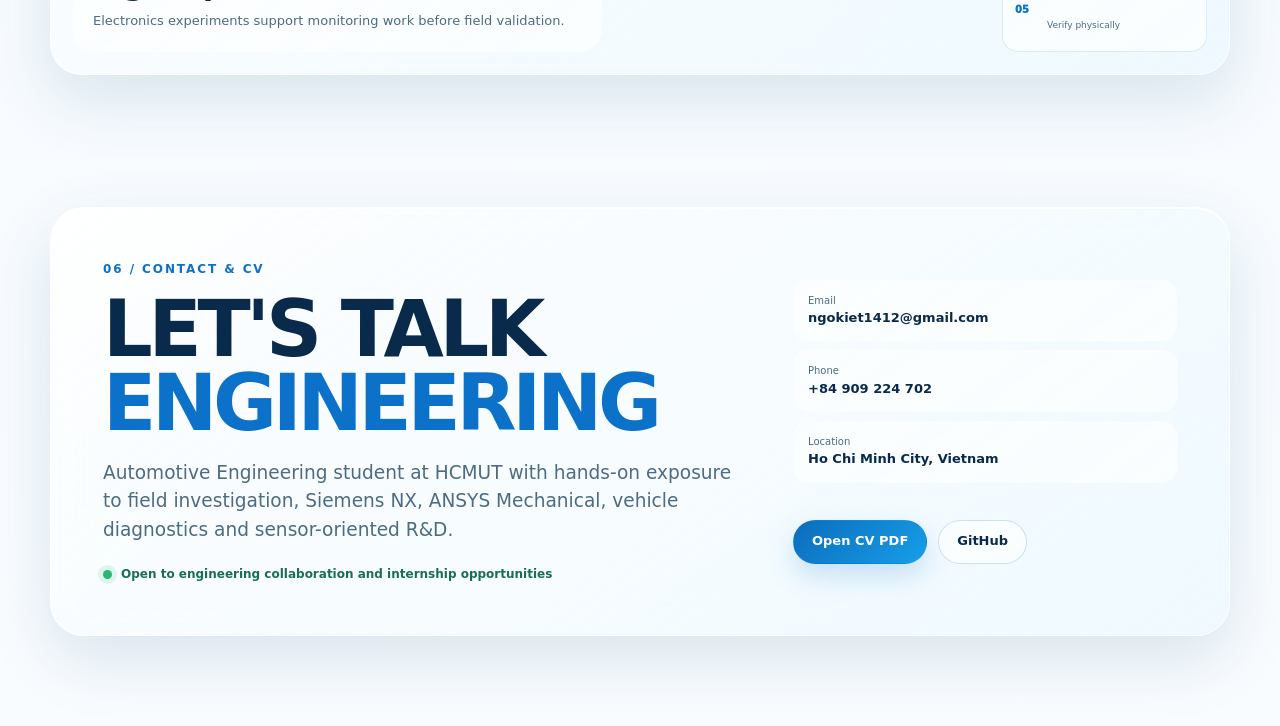
==== commit dbf94428: "fix: use approved NX image set" ====
--- a/index.html
+++ b/index.html
@@ -6,7 +6,7 @@
   <title>Ngo Quang Kiet - Automotive Engineering Portfolio</title>
   <meta name="description" content="Automotive engineering portfolio covering field investigation, Siemens NX, ANSYS, electronics and FuelGuard R&D.">
   <link rel="icon" href="data:,">
-  <link rel="stylesheet" href="style.css?v=20260927-9">
+  <link rel="stylesheet" href="style.css?v=20260927-10">
 </head>
 <body class="page-shell">
   <div class="ambient" aria-hidden="true"><span></span><span></span><span></span></div>
@@ -80,7 +80,7 @@
       </figure>
       <div class="discipline-grid">
         <a class="discipline-card liquid-glass tilt" href="nx.html">
-          <span class="tag">SIEMENS NX</span><div class="discipline-preview"><img src="assets/nx-arduino-real.webp" alt="NX assembly workspace showing an Arduino model"></div>
+          <span class="tag">SIEMENS NX</span><div class="discipline-preview"><img src="assets/nx-user-01.webp" alt="Full Siemens NX workspace captured during model development"></div>
           <div class="discipline-copy"><span>01</span><h3>NX Design</h3><p>Interfaces - feature-based modeling - assembly structure - design review.</p><b>View NX details &#8599;</b></div>
         </a>
         <a class="discipline-card liquid-glass tilt" href="ansys.html">
@@ -129,6 +129,6 @@
     </section>
   </main>
   <div class="progress" aria-hidden="true"><span id="bar"></span></div>
-  <script src="script.js?v=20260927-7"></script>
+  <script src="script.js?v=20260927-10"></script>
 </body>
 </html>
--- a/style.css
+++ b/style.css
@@ -266,7 +266,7 @@
 .story-step.reverse .story-copy { grid-column: 1; grid-row: 1; }
 .story-media { overflow: hidden; margin: 0; border-radius: 21px; background: #dbeaf3; }
 .story-media img { width: 100%; aspect-ratio: 16 / 9.5; object-fit: cover; }
-.nx-page .detail-media img, .nx-page .story-media img { aspect-ratio: 1474 / 783; object-fit: contain; background: #fff; }
+.nx-page .detail-media img, .nx-page .story-media img { aspect-ratio: 1919 / 1079; object-fit: contain; background: #fff; }
 .story-copy { padding: 10px 5px; }
 .step-number { display: block; margin-bottom: 9px; color: var(--blue); font-size: 10px; font-weight: 950; letter-spacing: .1em; }
 .story-copy h3 { max-width: 480px; font-size: clamp(25px, 3vw, 39px); line-height: 1.05; letter-spacing: -.04em; }
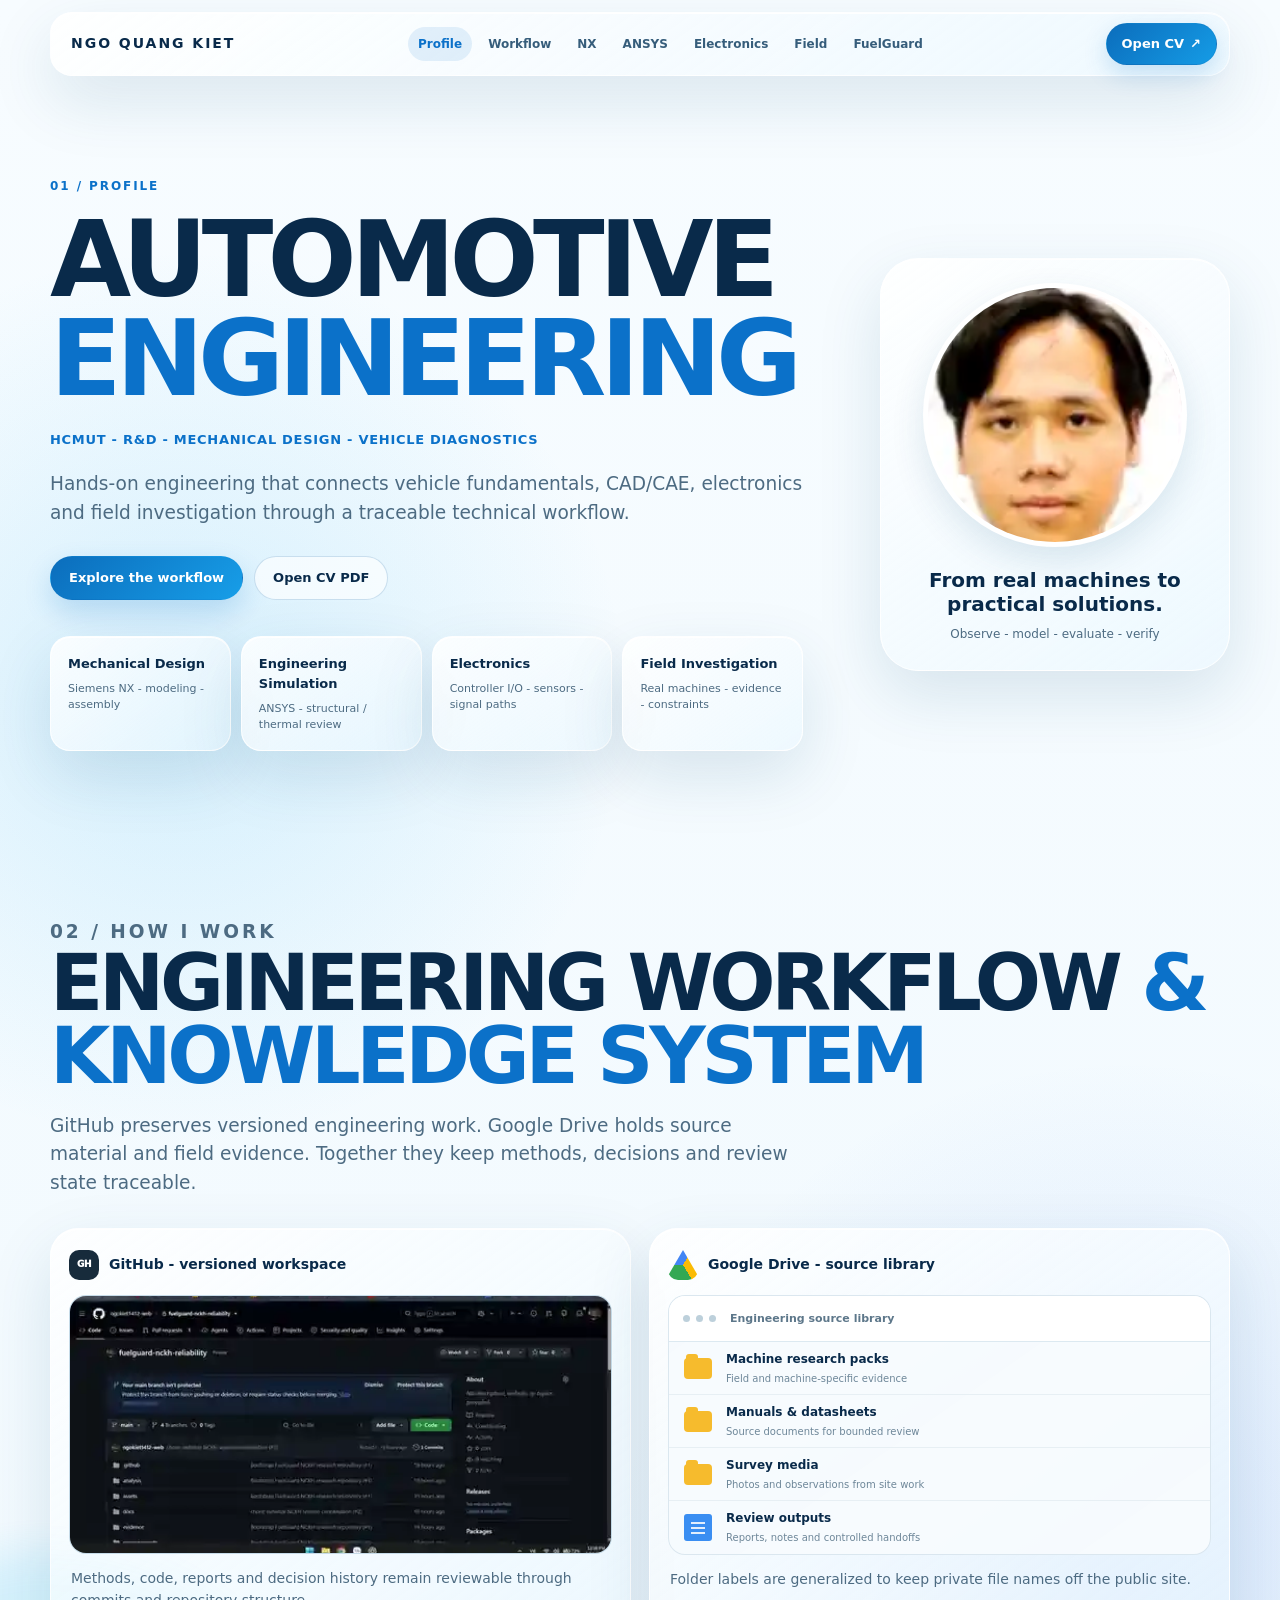
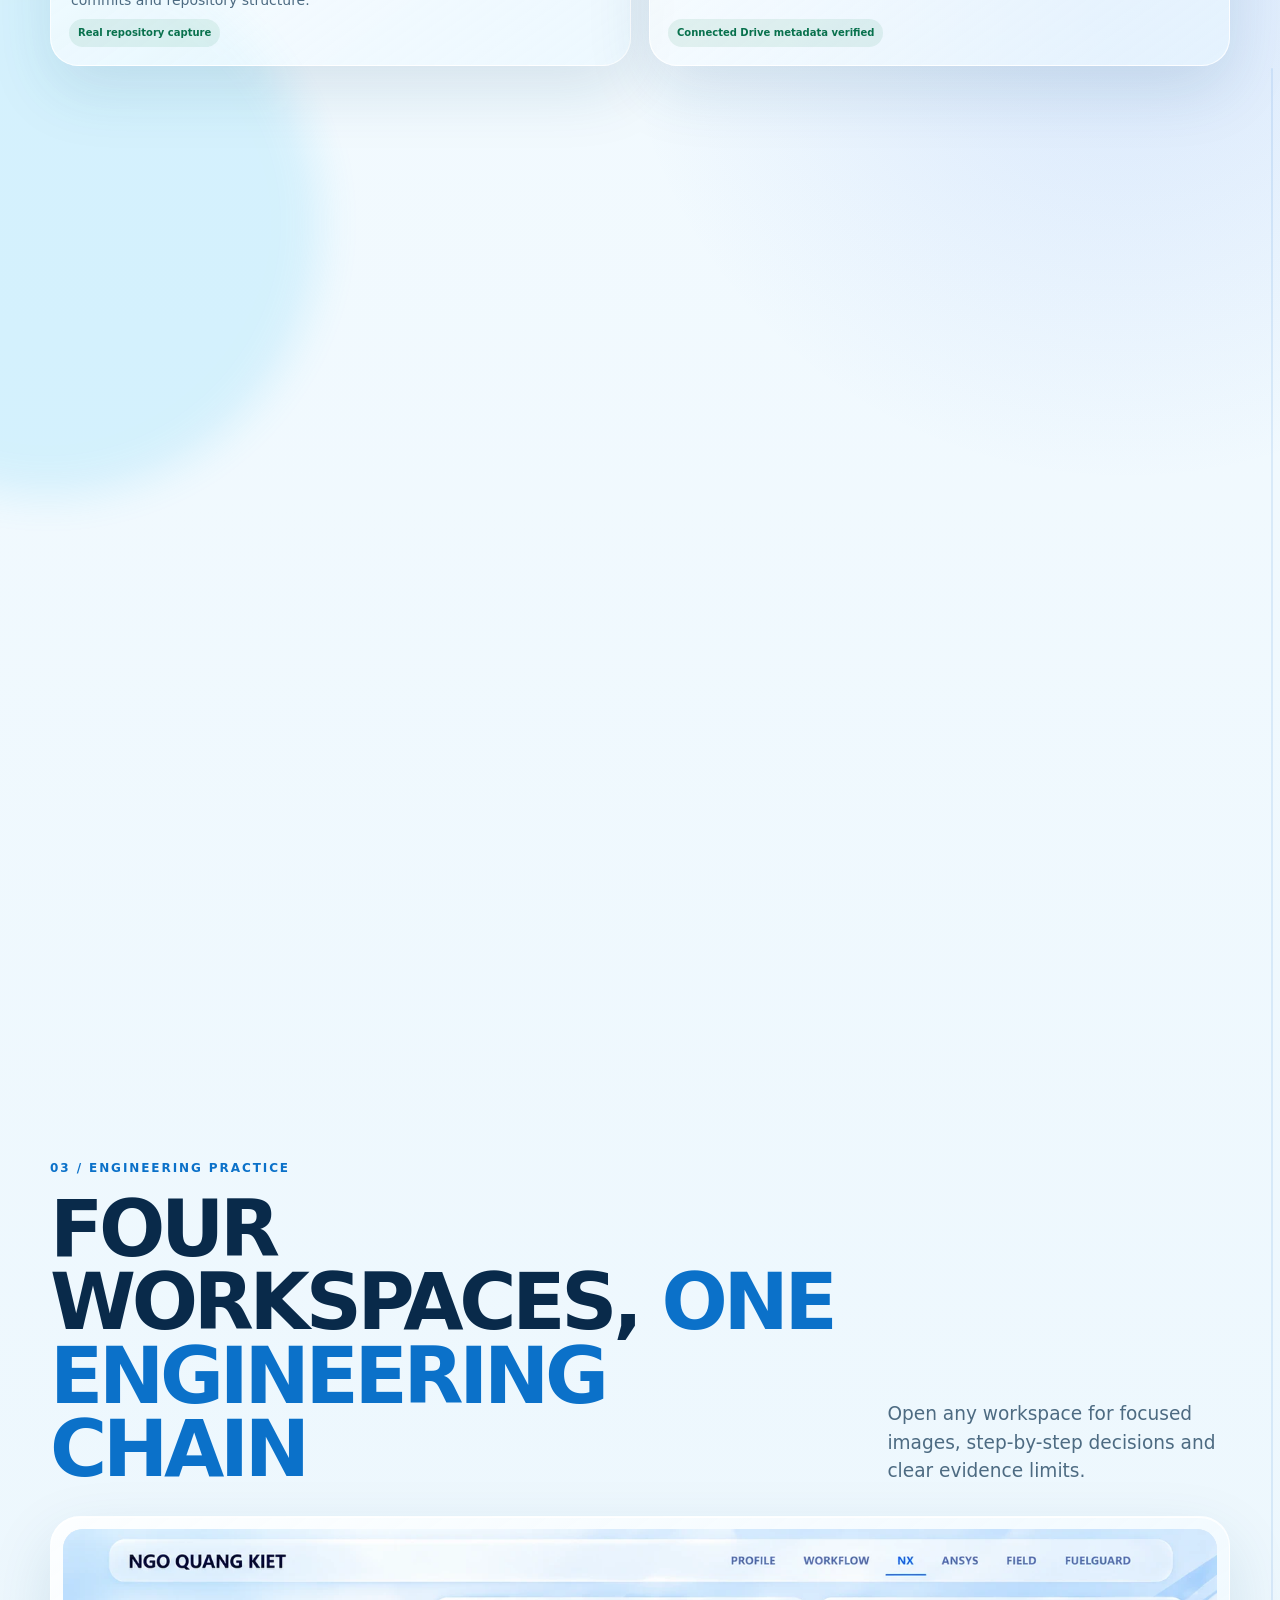
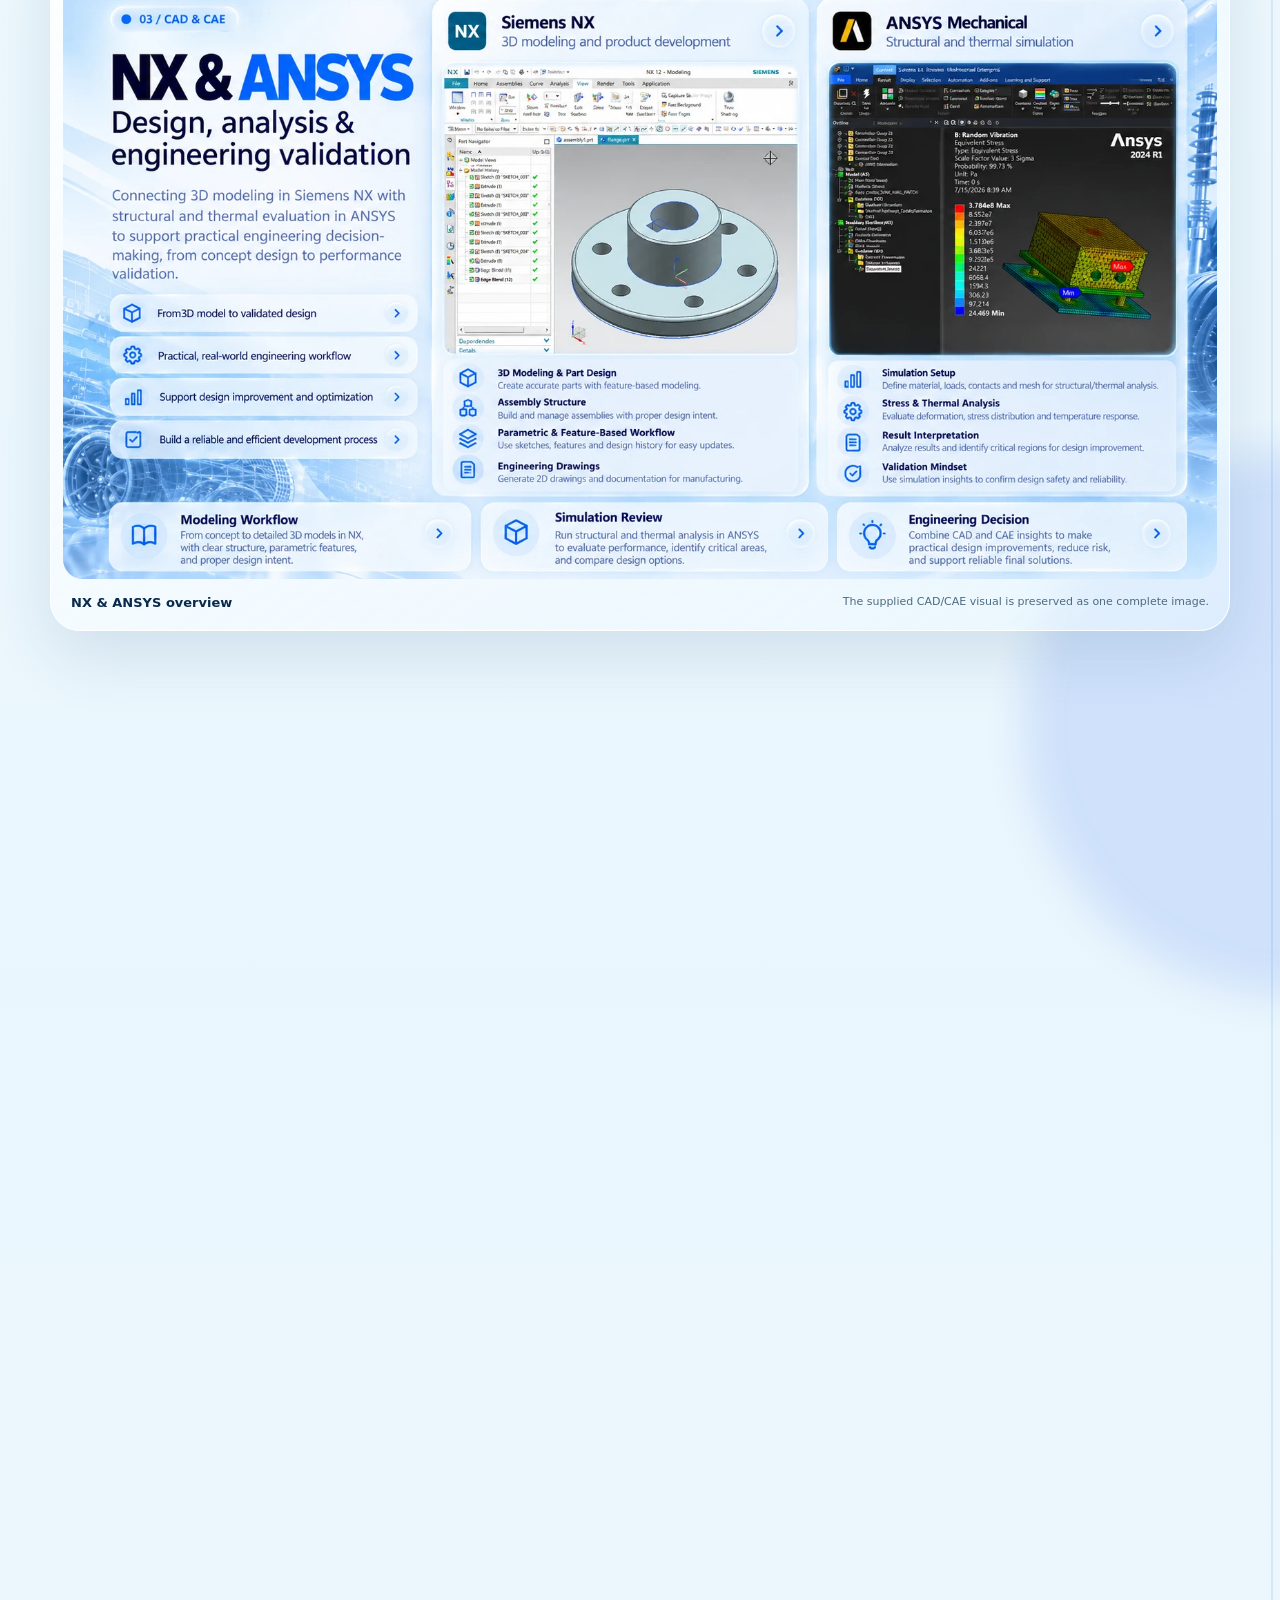
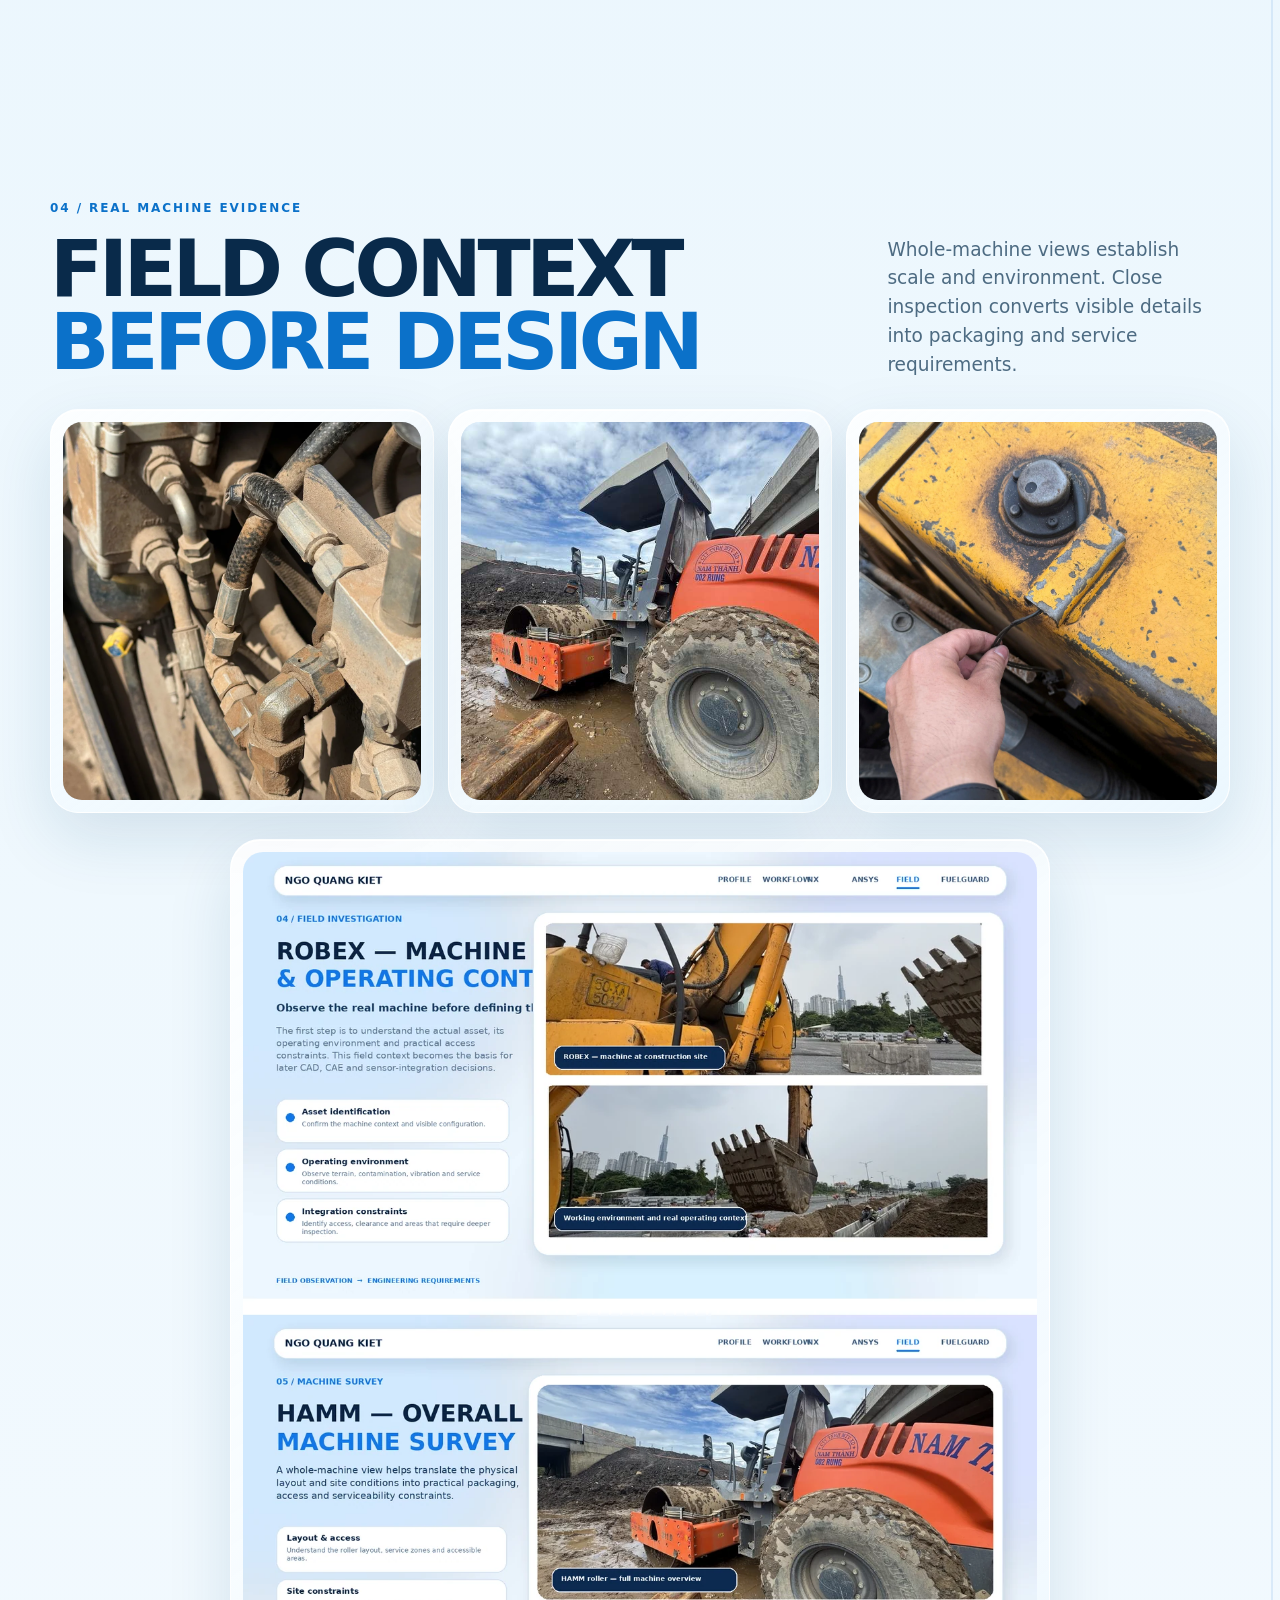
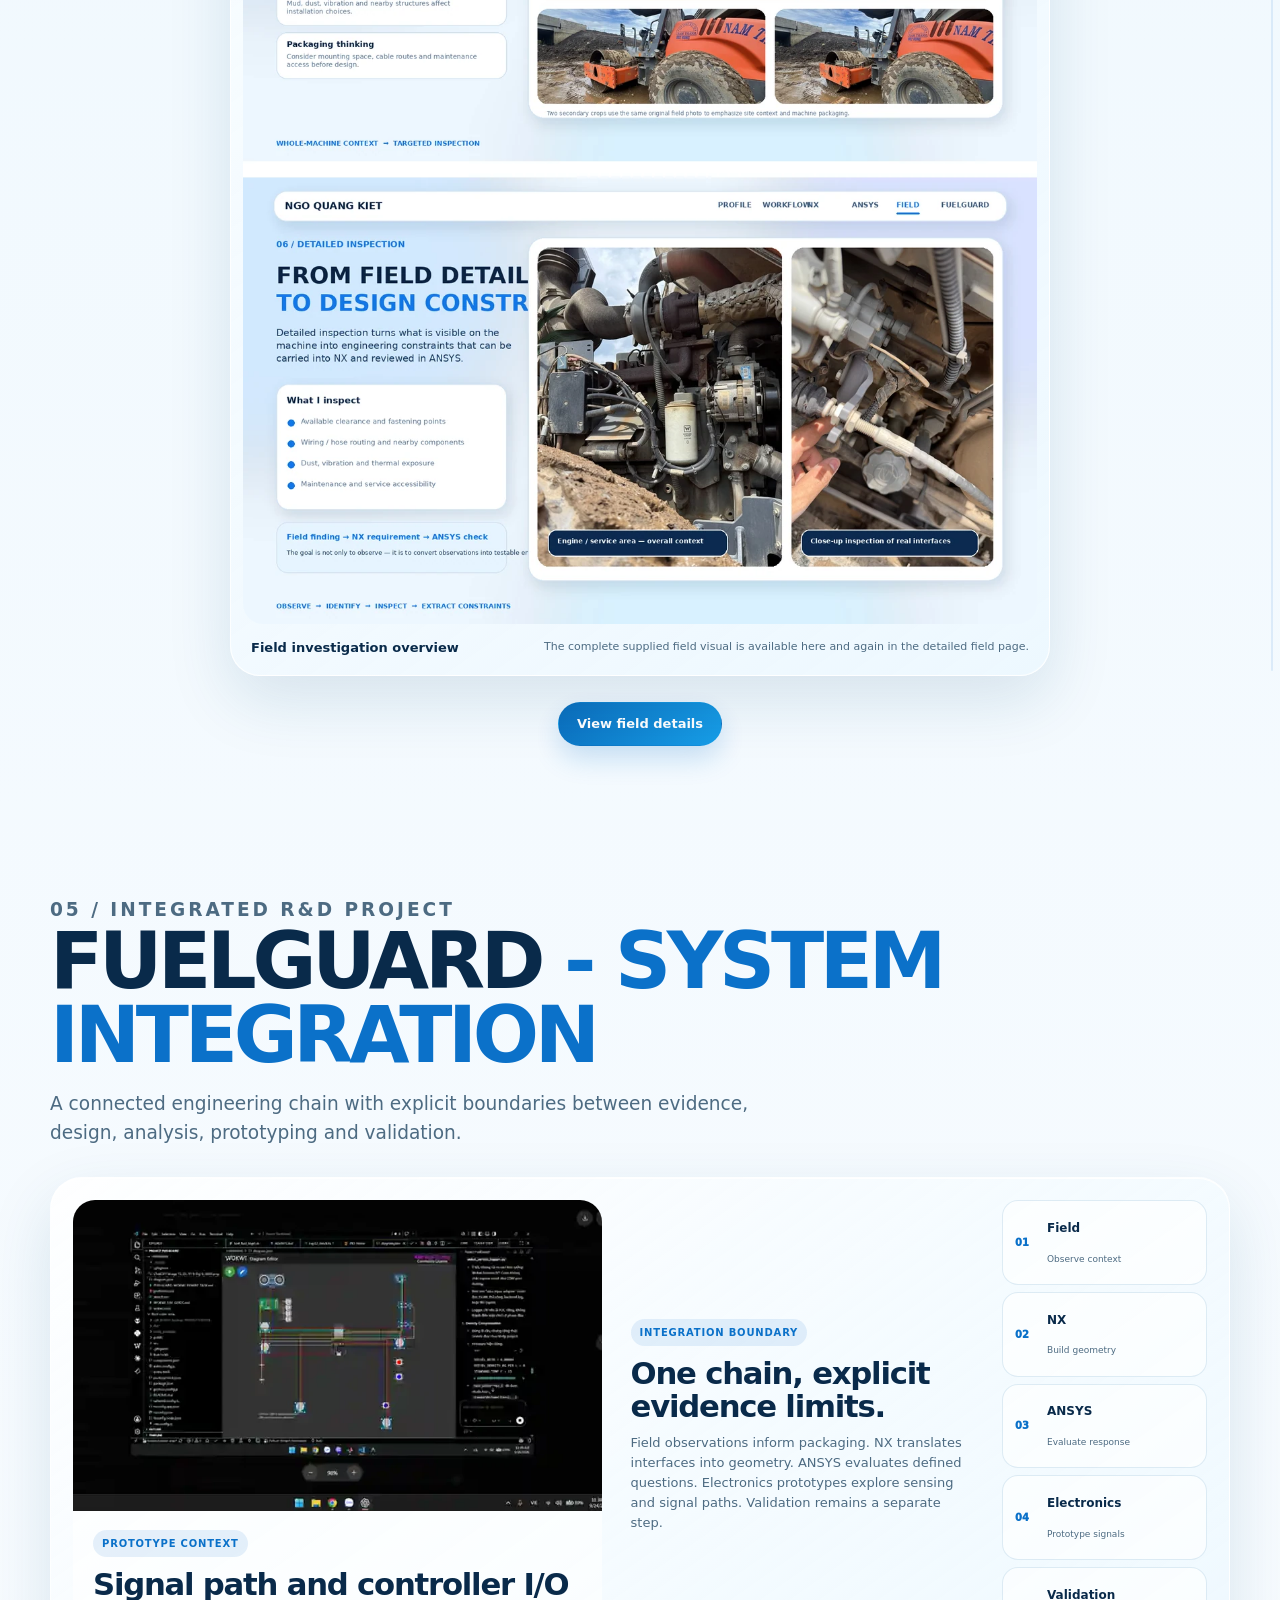
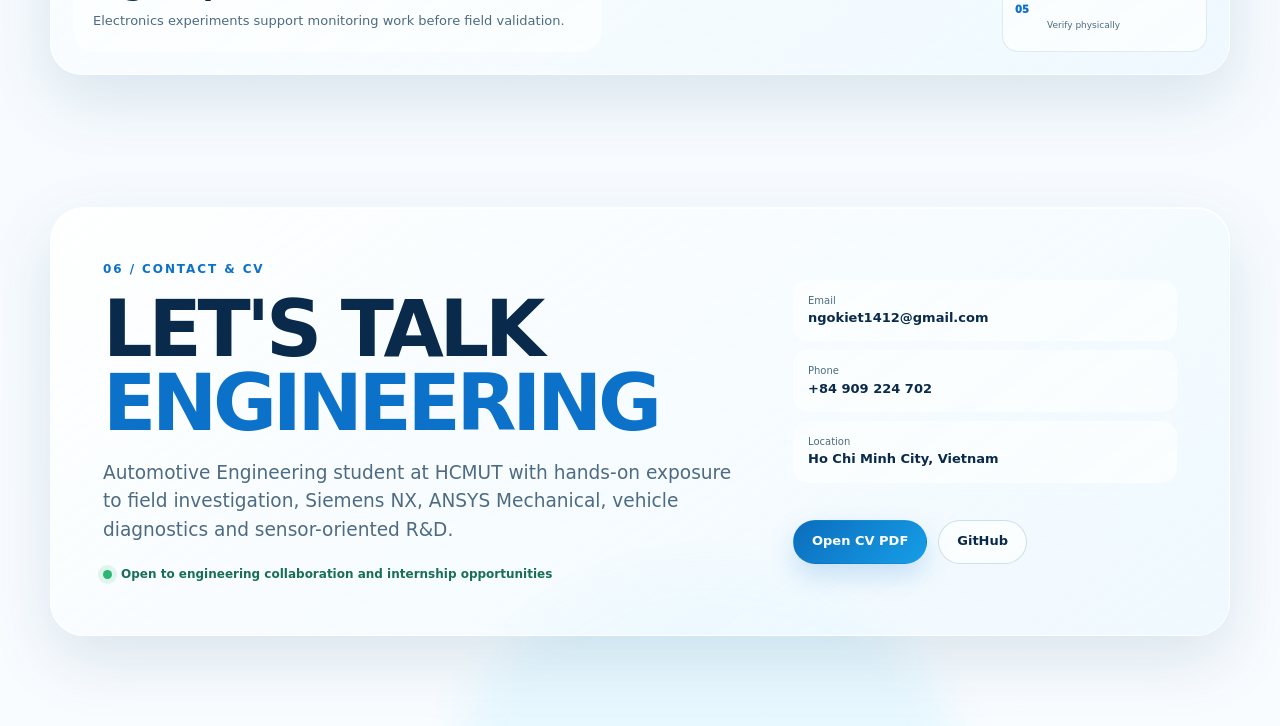
==== commit a69c1f47: "feat: enrich electronics and smooth page motion" ====
--- a/index.html
+++ b/index.html
@@ -6,7 +6,7 @@
   <title>Ngo Quang Kiet - Automotive Engineering Portfolio</title>
   <meta name="description" content="Automotive engineering portfolio covering field investigation, Siemens NX, ANSYS, electronics and FuelGuard R&D.">
   <link rel="icon" href="data:,">
-  <link rel="stylesheet" href="style.css?v=20260927-10">
+  <link rel="stylesheet" href="style.css?v=20260927-11">
 </head>
 <body class="page-shell">
   <div class="ambient" aria-hidden="true"><span></span><span></span><span></span></div>
@@ -129,6 +129,6 @@
     </section>
   </main>
   <div class="progress" aria-hidden="true"><span id="bar"></span></div>
-  <script src="script.js?v=20260927-10"></script>
+  <script src="script.js?v=20260927-11"></script>
 </body>
 </html>
--- a/style.css
+++ b/style.css
@@ -24,13 +24,14 @@
     linear-gradient(180deg, #f7fcff 0%, #eaf6fd 48%, #f9fcff 100%);
   font-family: Inter, ui-sans-serif, system-ui, -apple-system, BlinkMacSystemFont, "Segoe UI", sans-serif;
   line-height: 1.55;
+  animation: page-shell-in .56s cubic-bezier(.2,.72,.25,1) both;
 }
 
 a { color: inherit; }
 img { display: block; max-width: 100%; }
 button { font: inherit; color: inherit; }
 
-.ambient { position: fixed; inset: 0; z-index: -1; overflow: hidden; pointer-events: none; }
+.ambient { position: fixed; inset: -36px 0 0; z-index: -1; overflow: hidden; pointer-events: none; transform: translate3d(0, calc(var(--scroll-shift, 0) * 1px), 0); will-change: transform; }
 .ambient span { position: absolute; width: 34rem; height: 34rem; border-radius: 50%; filter: blur(20px); opacity: 0.16; animation: drift 18s ease-in-out infinite alternate; }
 .ambient span:nth-child(1) { left: -14rem; top: 18%; background: #43c7f4; }
 .ambient span:nth-child(2) { right: -18rem; top: 42%; background: #4478f0; animation-delay: -6s; }
@@ -202,15 +203,17 @@
 
 .progress { position: fixed; z-index: 20; right: 7px; top: 19%; width: 2px; height: 62%; border-radius: 2px; background: rgba(11,113,201,.1); }
 .progress span { display: block; width: 100%; height: 0; border-radius: inherit; background: linear-gradient(#53c7f4, #0b71c9); }
-.reveal { opacity: 0; transform: translateY(14px); transition: opacity .65s ease, transform .65s ease; }
-.reveal.visible { opacity: 1; transform: translateY(0); }
+.reveal, .motion-item { opacity: 0; transform: translate3d(var(--motion-x, 0), 30px, 0) scale(.985); filter: blur(5px); transition: opacity .82s cubic-bezier(.2,.72,.25,1), transform .82s cubic-bezier(.2,.72,.25,1), filter .72s ease; transition-delay: var(--motion-delay, 0ms); }
+.reveal.visible, .motion-item.visible { opacity: 1; transform: translate3d(0, 0, 0) scale(1); filter: blur(0); }
+.story-step.motion-item { --motion-x: -20px; }
+.story-step.reverse.motion-item { --motion-x: 20px; }
 
 /* Cross-page navigation and expanded workflow pages */
 @view-transition { navigation: auto; }
 ::view-transition-old(root) { animation: page-out .18s ease both; }
 ::view-transition-new(root) { animation: page-in .34s cubic-bezier(.2,.72,.25,1) both; }
-.page-shell { transition: opacity .18s ease, transform .18s ease, filter .18s ease; }
-.page-shell.is-leaving { opacity: 0; transform: translateY(7px); filter: blur(3px); }
+.page-shell { transition: opacity .28s ease, transform .28s cubic-bezier(.4,0,.2,1), filter .28s ease; }
+.page-shell.is-leaving { opacity: 0; transform: translateY(-10px) scale(.992); filter: blur(5px); }
 
 .discipline-grid { display: grid; grid-template-columns: repeat(2, minmax(0, 1fr)); gap: 18px; }
 .discipline-card { --rx: 0deg; --ry: 0deg; position: relative; overflow: hidden; min-width: 0; padding: 15px; border-radius: var(--radius); text-decoration: none; transform: perspective(1100px) rotateX(var(--rx)) rotateY(var(--ry)); transition: transform .24s ease, box-shadow .24s ease; }
@@ -280,6 +283,23 @@
 .evidence-note b { color: var(--blue); font-size: 12px; letter-spacing: .06em; text-transform: uppercase; }
 .evidence-note p { margin: 0; color: var(--muted); font-size: 13px; }
 
+.signal-section, .prototype-review { padding: 100px 0 30px; }
+.signal-chain { display: grid; grid-template-columns: repeat(4, minmax(0, 1fr)); gap: 11px; margin: 0; padding: 0; list-style: none; }
+.signal-chain li { position: relative; min-height: 190px; padding: 22px; border-radius: 24px; }
+.signal-chain li:not(:last-child)::after { content: ""; position: absolute; z-index: 2; right: -8px; top: 34px; width: 14px; height: 14px; border-top: 2px solid rgba(11,113,201,.38); border-right: 2px solid rgba(11,113,201,.38); transform: rotate(45deg); }
+.signal-chain span { display: grid; width: 36px; height: 36px; margin-bottom: 18px; place-items: center; border-radius: 50%; background: linear-gradient(135deg, #0b6dbc, #25a4ef); color: #fff; font-size: 10px; font-weight: 950; }
+.signal-chain b { display: block; font-size: 15px; }
+.signal-chain p { margin: 8px 0 0; color: var(--muted); font-size: 12px; }
+.electronics-contain img { object-fit: contain; background: #0d1117; }
+.review-grid { display: grid; grid-template-columns: repeat(2, minmax(0, 1fr)); gap: 16px; }
+.review-panel { padding: clamp(24px, 4vw, 38px); border-radius: 28px; }
+.review-panel h3 { margin-top: 15px; font-size: clamp(24px, 3vw, 34px); line-height: 1.08; letter-spacing: -.04em; }
+.review-panel ul { display: grid; gap: 10px; margin: 22px 0 0; padding-left: 20px; color: var(--muted); font-size: 13px; }
+.review-panel li::marker { color: var(--blue); }
+.review-label { display: inline-flex; padding: 6px 9px; border-radius: 999px; font-size: 9px; font-weight: 950; letter-spacing: .08em; }
+.review-label.confirmed { background: rgba(16,131,84,.1); color: #08714d; }
+.review-label.pending { background: rgba(201,124,11,.1); color: #94600d; }
+
 .field-evidence { padding: 100px 0 28px; }
 .gallery-strip { display: grid; grid-template-columns: repeat(3, minmax(0, 1fr)); gap: 14px; }
 .gallery-strip figure { overflow: hidden; margin: 0; padding: 11px; border-radius: 24px; }
@@ -289,8 +309,9 @@
 .next-workspace h2 { max-width: 820px; font-size: clamp(34px, 5vw, 63px); }
 .next-workspace .btn { flex: 0 0 auto; }
 
-@keyframes page-out { to { opacity: 0; transform: translateY(7px); filter: blur(3px); } }
-@keyframes page-in { from { opacity: 0; transform: translateY(9px); filter: blur(4px); } }
+@keyframes page-out { to { opacity: 0; transform: translateY(-10px) scale(.992); filter: blur(5px); } }
+@keyframes page-in { from { opacity: 0; transform: translateY(14px) scale(.994); filter: blur(6px); } }
+@keyframes page-shell-in { from { opacity: 0; transform: translateY(10px); filter: blur(4px); } }
 
 @keyframes drift { from { transform: translate3d(-2%, -2%, 0) scale(.96); } to { transform: translate3d(5%, 4%, 0) scale(1.04); } }
 
@@ -306,6 +327,8 @@
   .integration-stage { grid-template-columns: minmax(0, 1fr) minmax(250px, .72fr); }
   .integration-steps { grid-column: 1 / -1; grid-template-columns: repeat(5, minmax(0, 1fr)); }
   .integration-steps li { grid-template-columns: 1fr; grid-template-areas: "number" "title" "detail"; align-content: center; }
+  .signal-chain { grid-template-columns: repeat(2, minmax(0, 1fr)); }
+  .signal-chain li:nth-child(2)::after { display: none; }
 }
 
 @media (max-width: 780px) {
@@ -328,7 +351,7 @@
   .focus-gallery, .process-list { grid-template-columns: 1fr; }
   .focus-shot img { aspect-ratio: 16 / 8.8; }
   .contact-card { gap: 24px; }
-  .discipline-grid, .field-preview-grid, .detail-hero, .story-step, .story-step.reverse { grid-template-columns: minmax(0, 1fr); }
+  .discipline-grid, .field-preview-grid, .detail-hero, .story-step, .story-step.reverse, .review-grid { grid-template-columns: minmax(0, 1fr); }
   .discipline-preview { height: 245px; }
   .integration-stage { grid-template-columns: minmax(0, 1fr); }
   .integration-copy { padding: 6px 4px; }
@@ -362,11 +385,16 @@
   .story-gallery.two { grid-template-columns: 1fr; }
   .story-gallery img { height: 250px; }
   .evidence-note { grid-template-columns: 1fr; gap: 6px; }
+  .signal-chain { grid-template-columns: 1fr; }
+  .signal-chain li { min-height: 0; }
+  .signal-chain li::after { display: none; }
 }
 
 @media (prefers-reduced-motion: reduce) {
   html { scroll-behavior: auto; }
   *, *::before, *::after { animation-duration: .01ms !important; animation-iteration-count: 1 !important; transition-duration: .01ms !important; }
-  .reveal { opacity: 1; transform: none; }
+  body { animation: none; }
+  .ambient { transform: none; }
+  .reveal, .motion-item { opacity: 1; transform: none; filter: none; }
   .page-shell.is-leaving { opacity: 1; transform: none; filter: none; }
 }
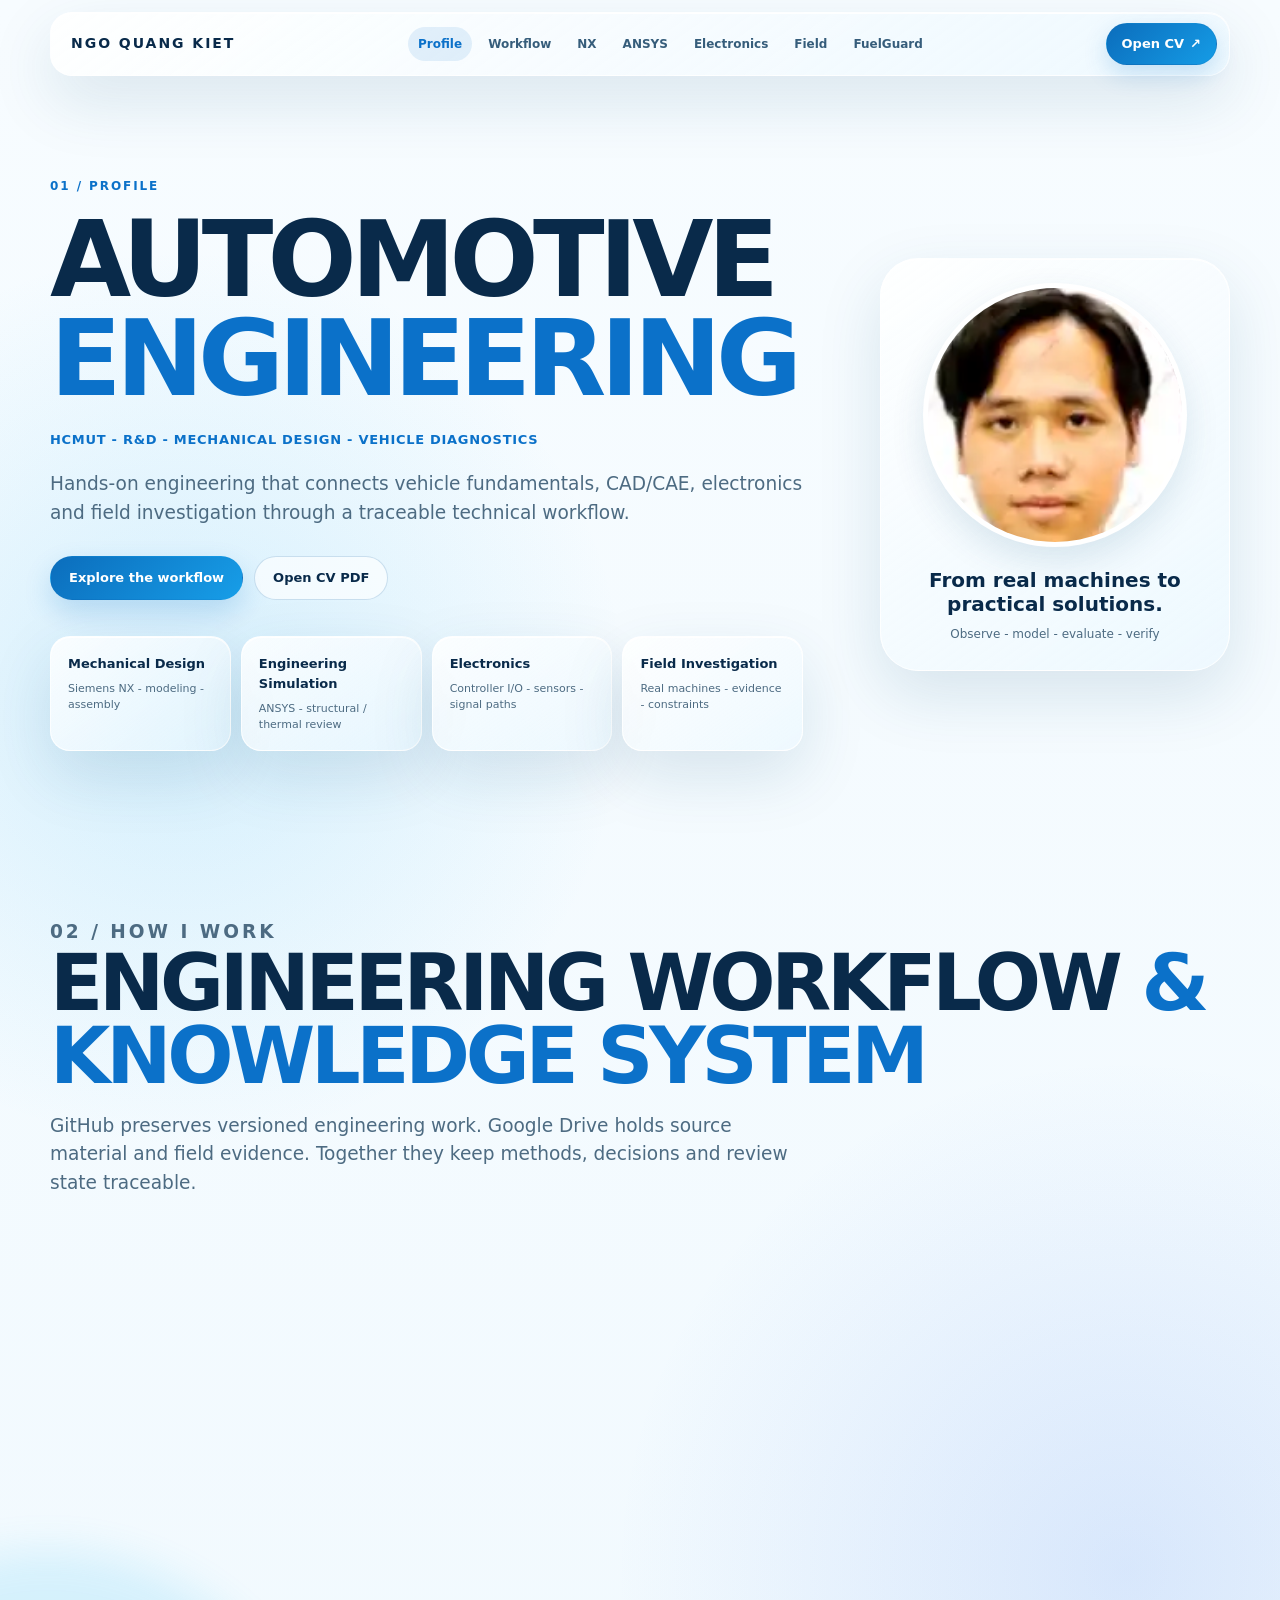
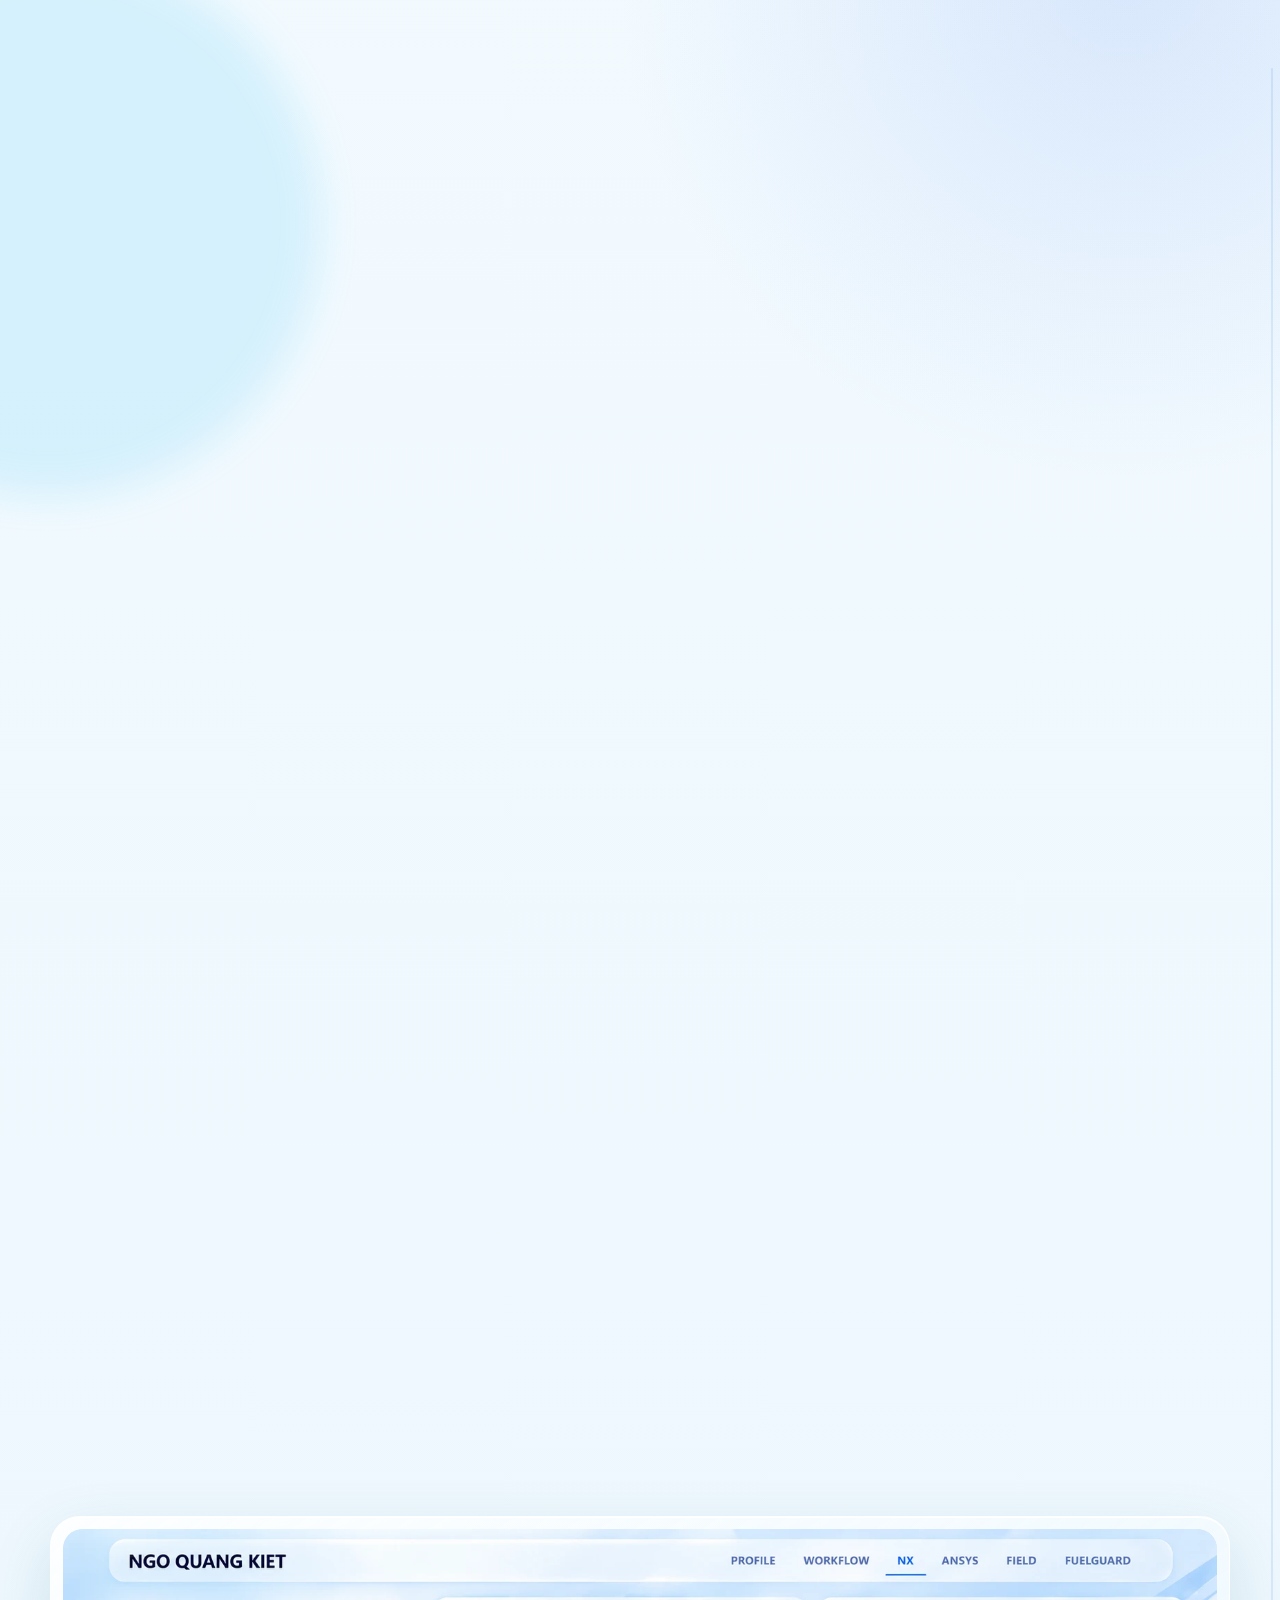
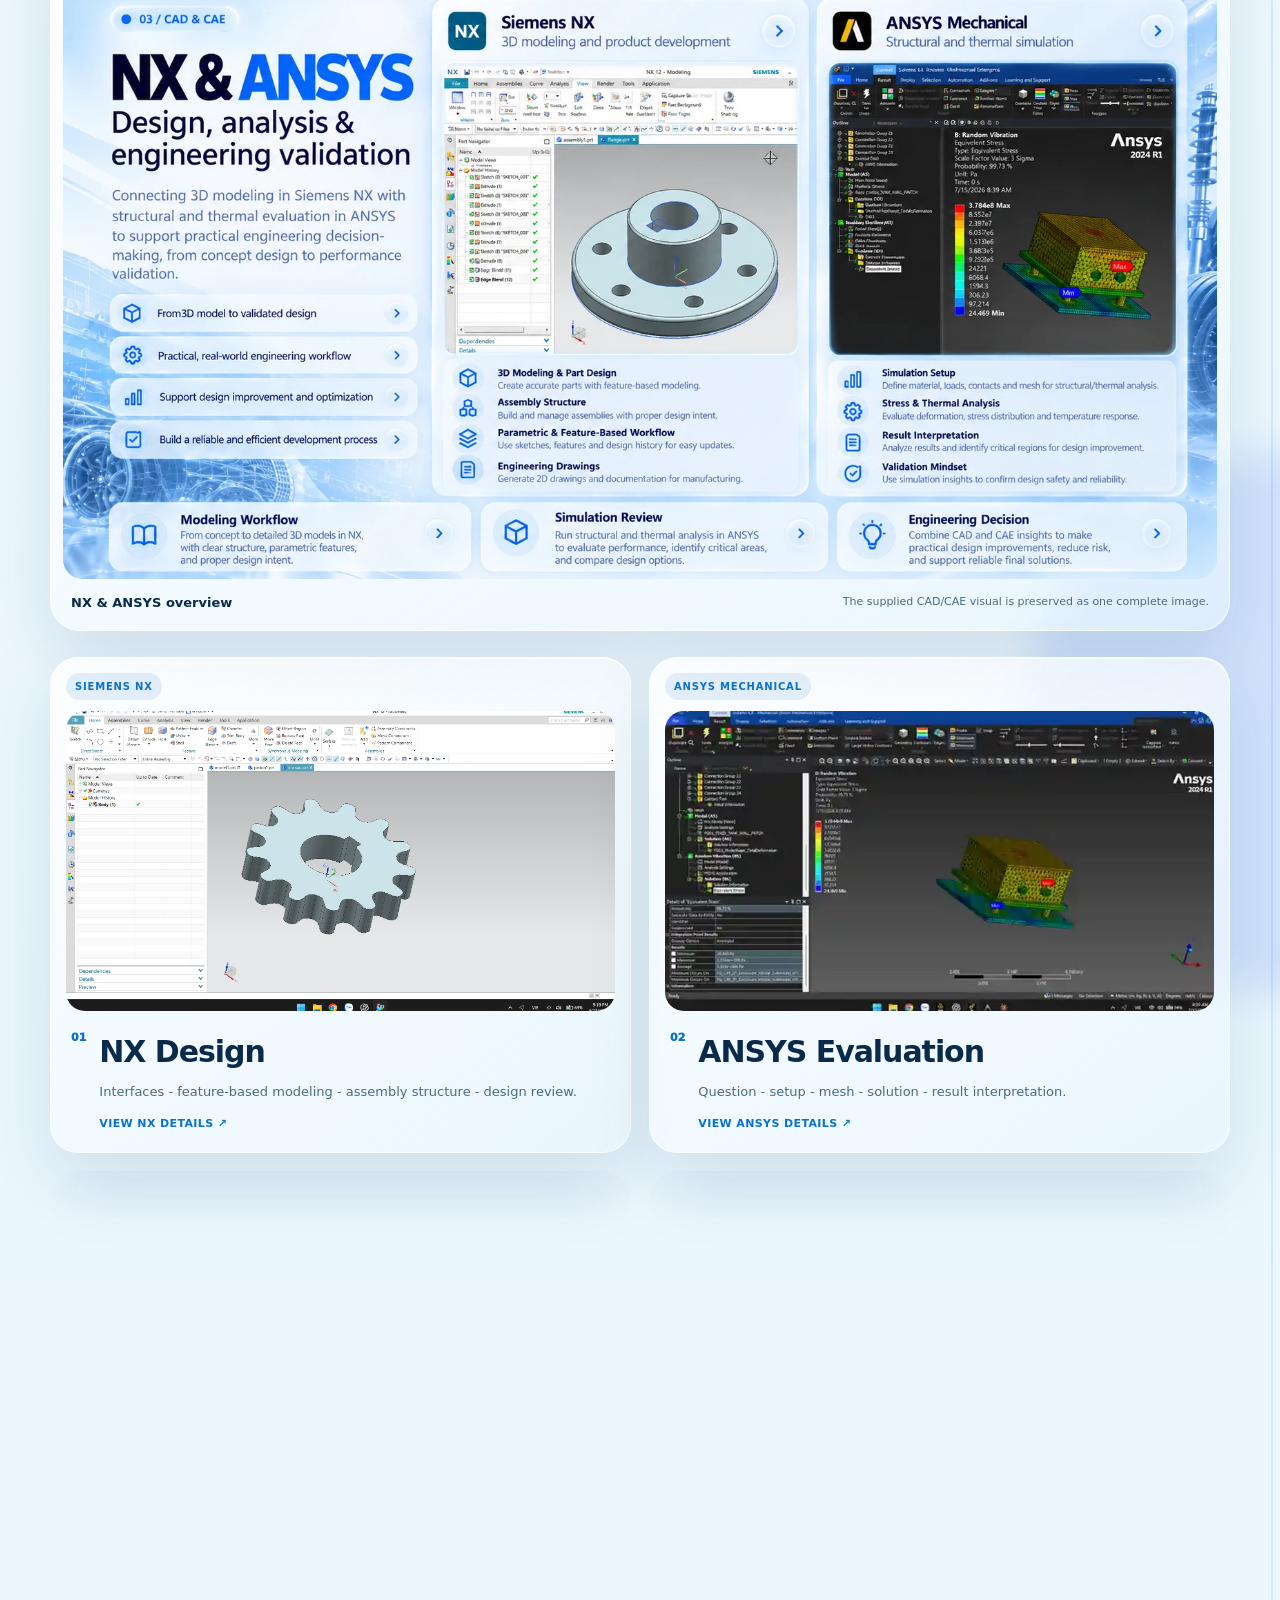
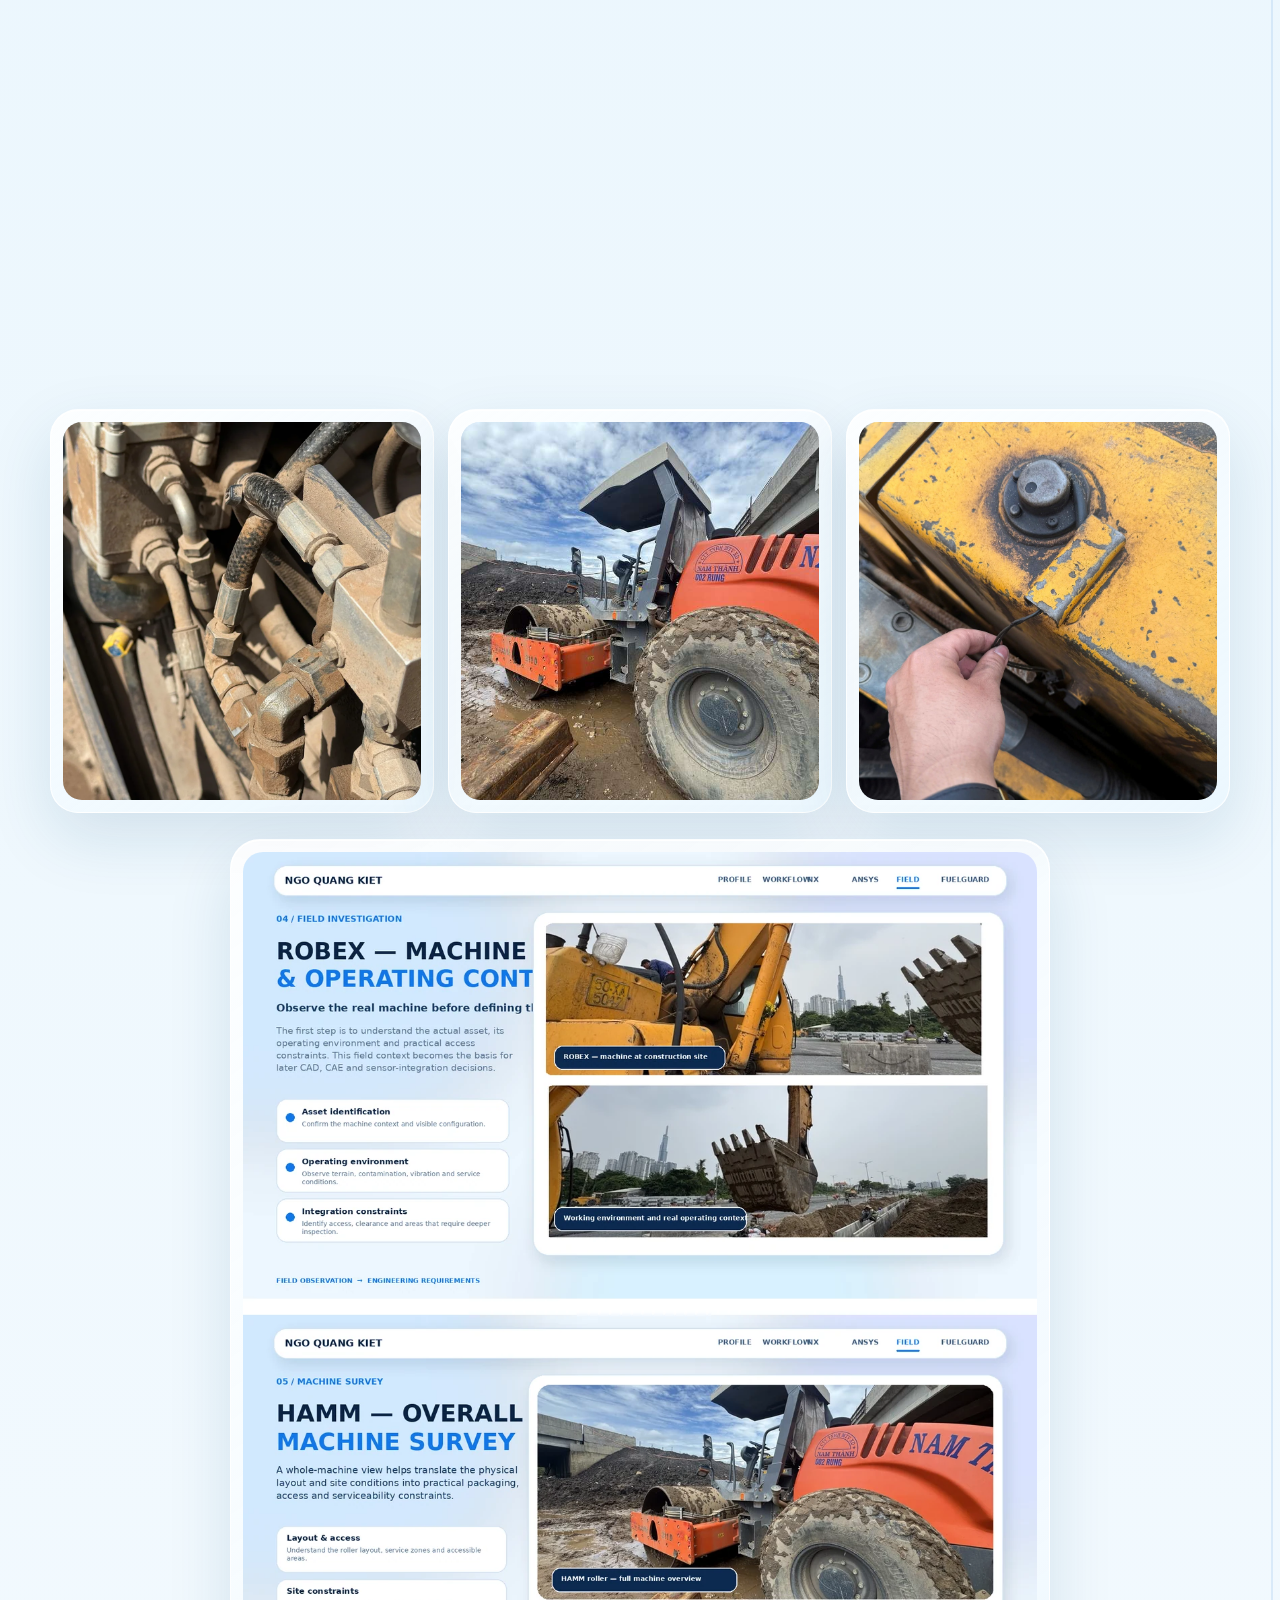
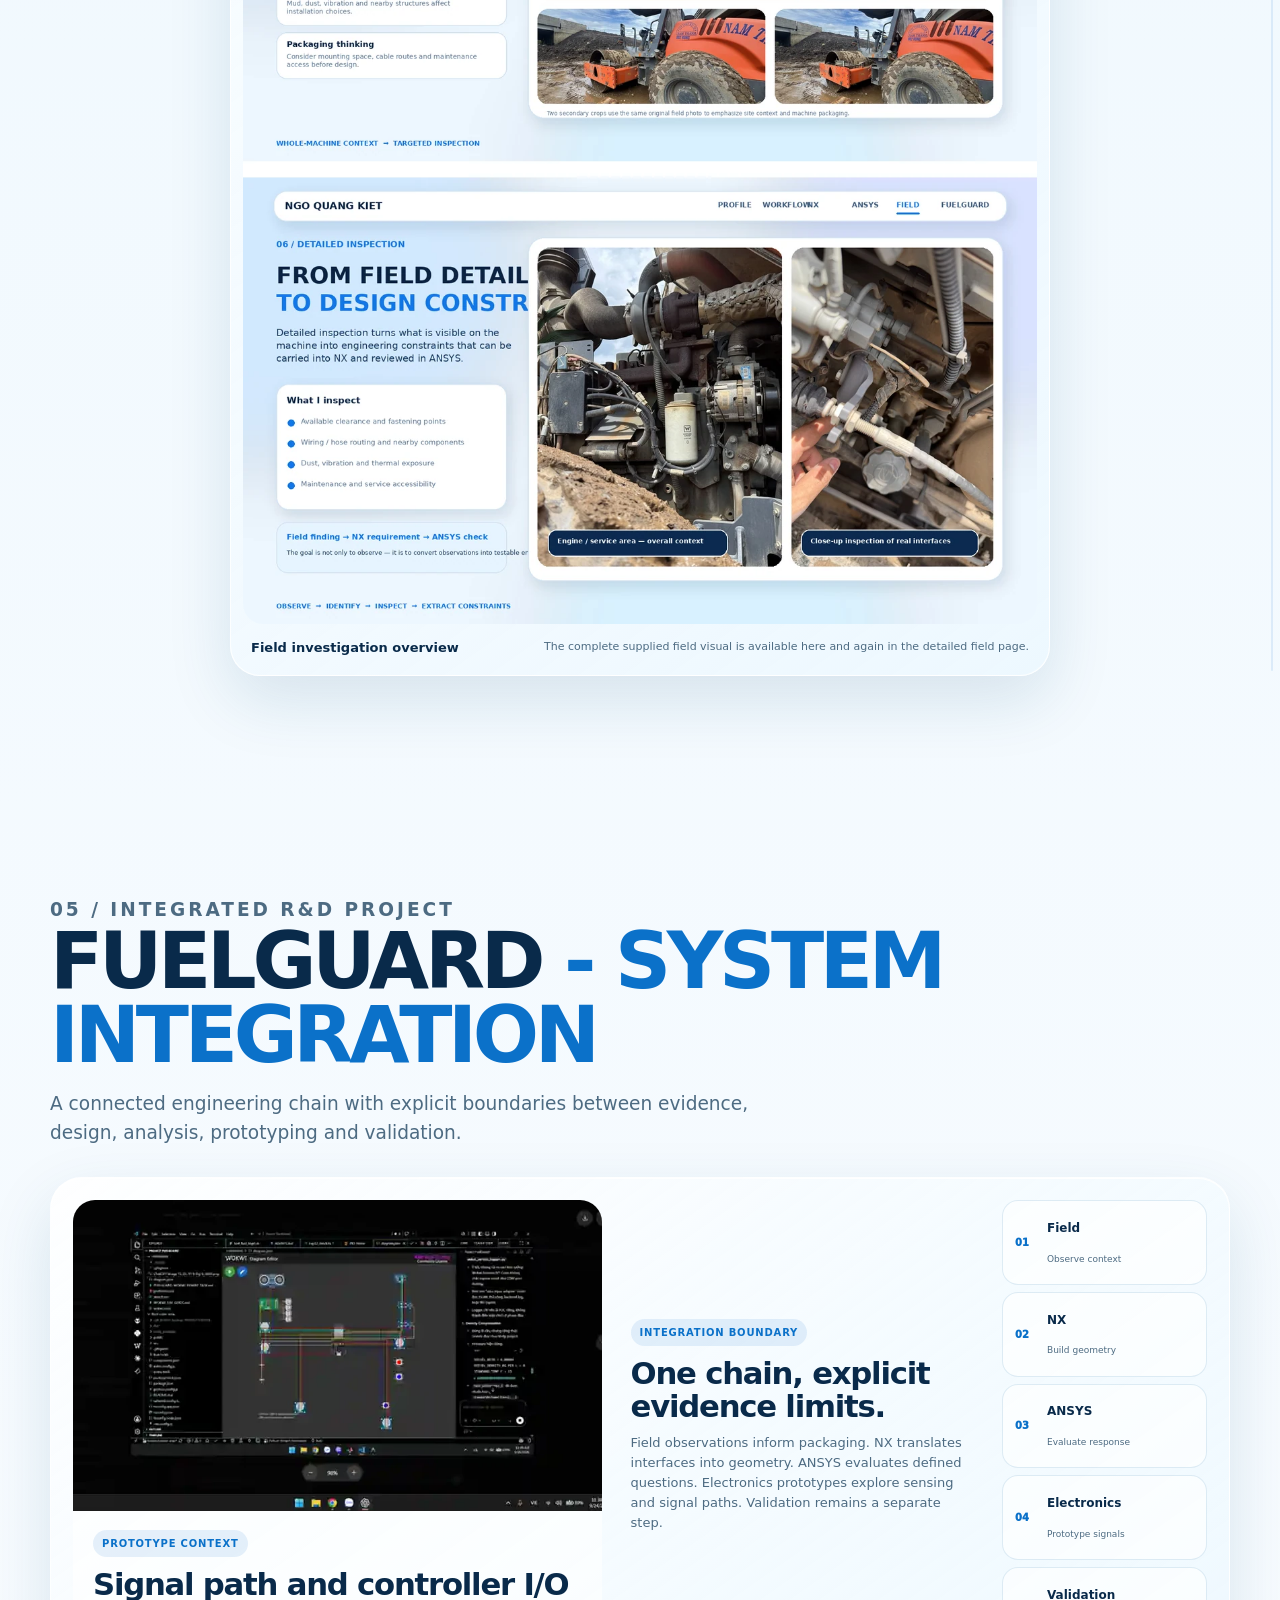
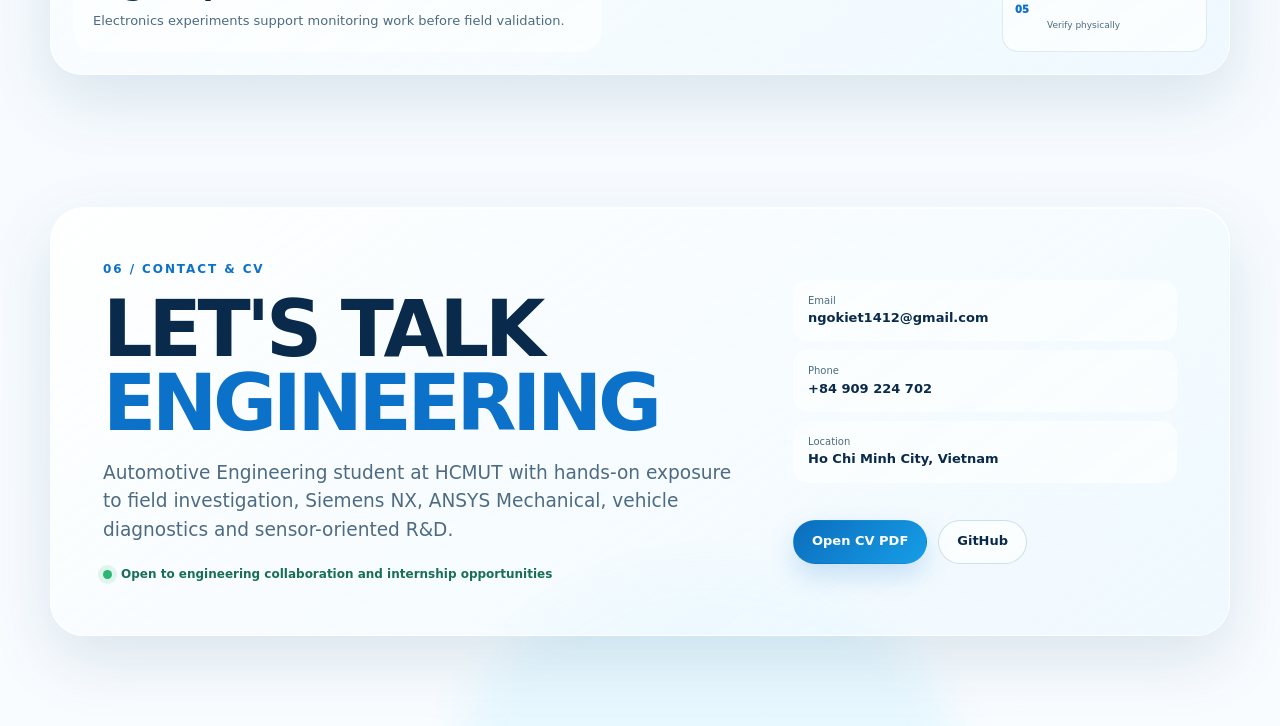
==== commit 82dae733: "fix: use slide navigation and remove repeated electronics crops" ====
--- a/index.html
+++ b/index.html
@@ -6,7 +6,7 @@
   <title>Ngo Quang Kiet - Automotive Engineering Portfolio</title>
   <meta name="description" content="Automotive engineering portfolio covering field investigation, Siemens NX, ANSYS, electronics and FuelGuard R&D.">
   <link rel="icon" href="data:,">
-  <link rel="stylesheet" href="style.css?v=20260927-11">
+  <link rel="stylesheet" href="style.css?v=20260927-12">
 </head>
 <body class="page-shell">
   <div class="ambient" aria-hidden="true"><span></span><span></span><span></span></div>
@@ -129,6 +129,6 @@
     </section>
   </main>
   <div class="progress" aria-hidden="true"><span id="bar"></span></div>
-  <script src="script.js?v=20260927-11"></script>
+  <script src="script.js?v=20260927-12"></script>
 </body>
 </html>
--- a/style.css
+++ b/style.css
@@ -290,7 +290,16 @@
 .signal-chain span { display: grid; width: 36px; height: 36px; margin-bottom: 18px; place-items: center; border-radius: 50%; background: linear-gradient(135deg, #0b6dbc, #25a4ef); color: #fff; font-size: 10px; font-weight: 950; }
 .signal-chain b { display: block; font-size: 15px; }
 .signal-chain p { margin: 8px 0 0; color: var(--muted); font-size: 12px; }
-.electronics-contain img { object-fit: contain; background: #0d1117; }
+.prototype-slide { padding: 100px 0 30px; }
+.prototype-layout { display: grid; grid-template-columns: minmax(0, 1.1fr) minmax(300px, .9fr); gap: clamp(28px, 5vw, 64px); align-items: center; padding: clamp(28px, 5vw, 54px); border-radius: 30px; }
+.prototype-map { display: grid; grid-template-columns: 1fr 22px 1fr 22px 1fr 22px 1fr; align-items: center; gap: 7px; }
+.prototype-map span { display: grid; min-height: 112px; padding: 16px 10px; place-content: center; border: 1px solid rgba(11,113,201,.16); border-radius: 20px; background: rgba(255,255,255,.68); font-size: 11px; font-weight: 850; text-align: center; }
+.prototype-map b { display: block; margin-bottom: 5px; color: var(--blue); font-size: 18px; }
+.prototype-map i { width: 12px; height: 12px; border-top: 2px solid rgba(11,113,201,.4); border-right: 2px solid rgba(11,113,201,.4); transform: rotate(45deg); }
+.prototype-copy h3 { font-size: clamp(28px, 3.5vw, 44px); line-height: 1.05; letter-spacing: -.045em; }
+.prototype-copy p { margin: 15px 0; color: var(--muted); font-size: 14px; }
+.prototype-copy ul { display: grid; gap: 7px; margin: 0; padding-left: 19px; font-size: 12px; }
+.prototype-copy li::marker { color: var(--blue); }
 .review-grid { display: grid; grid-template-columns: repeat(2, minmax(0, 1fr)); gap: 16px; }
 .review-panel { padding: clamp(24px, 4vw, 38px); border-radius: 28px; }
 .review-panel h3 { margin-top: 15px; font-size: clamp(24px, 3vw, 34px); line-height: 1.08; letter-spacing: -.04em; }
@@ -308,6 +317,18 @@
 .next-workspace { display: flex; justify-content: space-between; align-items: center; gap: 28px; margin: 100px 0 90px; padding: clamp(25px, 4vw, 44px); border-radius: 32px; }
 .next-workspace h2 { max-width: 820px; font-size: clamp(34px, 5vw, 63px); }
 .next-workspace .btn { flex: 0 0 auto; }
+
+/* Full-screen story mode for detail pages */
+.slide-mode { scroll-snap-type: y mandatory; }
+.slide-page .slide-panel-target { min-height: calc(100svh - 86px); scroll-margin-top: 84px; scroll-snap-align: start; scroll-snap-stop: always; transition: opacity .55s ease, transform .7s cubic-bezier(.2,.72,.25,1), filter .55s ease; }
+.slide-page .slide-panel-target.visible:not(.slide-active) { opacity: .58; transform: scale(.982); filter: saturate(.82) blur(1px); }
+.slide-page .slide-panel-target.visible.slide-active { opacity: 1; transform: scale(1); filter: none; }
+.slide-page .story-step.slide-panel-target { align-content: center; }
+.slide-nav { position: fixed; z-index: 22; left: max(10px, calc((100vw - 1320px) / 2)); top: 50%; display: grid; gap: 9px; padding: 11px 8px; border: 1px solid rgba(255,255,255,.8); border-radius: 999px; background: rgba(247,252,255,.64); box-shadow: 0 12px 36px rgba(16,75,116,.12); backdrop-filter: blur(14px); transform: translateY(-50%); }
+.slide-nav button { width: 7px; height: 7px; padding: 0; border: 0; border-radius: 50%; background: rgba(9,42,74,.24); cursor: pointer; transition: height .25s ease, background .25s ease, box-shadow .25s ease; }
+.slide-nav button[aria-current="true"] { height: 24px; border-radius: 999px; background: var(--blue); box-shadow: 0 0 0 4px rgba(11,113,201,.1); }
+.slide-cue { position: fixed; z-index: 21; left: 50%; bottom: 15px; display: flex; align-items: center; gap: 8px; padding: 7px 11px; border: 1px solid rgba(255,255,255,.76); border-radius: 999px; background: rgba(247,252,255,.7); color: var(--muted); font-size: 9px; font-weight: 850; letter-spacing: .07em; backdrop-filter: blur(12px); transform: translateX(-50%); pointer-events: none; }
+.slide-cue::before { content: ""; width: 6px; height: 10px; border: 1.5px solid var(--blue); border-radius: 6px; }
 
 @keyframes page-out { to { opacity: 0; transform: translateY(-10px) scale(.992); filter: blur(5px); } }
 @keyframes page-in { from { opacity: 0; transform: translateY(14px) scale(.994); filter: blur(6px); } }
@@ -329,6 +350,7 @@
   .integration-steps li { grid-template-columns: 1fr; grid-template-areas: "number" "title" "detail"; align-content: center; }
   .signal-chain { grid-template-columns: repeat(2, minmax(0, 1fr)); }
   .signal-chain li:nth-child(2)::after { display: none; }
+  .prototype-layout { grid-template-columns: 1fr; }
 }
 
 @media (max-width: 780px) {
@@ -365,6 +387,9 @@
   .gallery-strip { grid-template-columns: 1fr; }
   .gallery-strip img { height: auto; aspect-ratio: 4 / 3; }
   .next-workspace { align-items: flex-start; flex-direction: column; }
+  .slide-mode { scroll-snap-type: y proximity; }
+  .slide-page .slide-panel-target { min-height: auto; }
+  .slide-nav, .slide-cue { display: none; }
 }
 
 @media (max-width: 520px) {
@@ -388,6 +413,9 @@
   .signal-chain { grid-template-columns: 1fr; }
   .signal-chain li { min-height: 0; }
   .signal-chain li::after { display: none; }
+  .prototype-map { grid-template-columns: 1fr; }
+  .prototype-map i { justify-self: center; transform: rotate(135deg); }
+  .prototype-map span { min-height: 78px; }
 }
 
 @media (prefers-reduced-motion: reduce) {
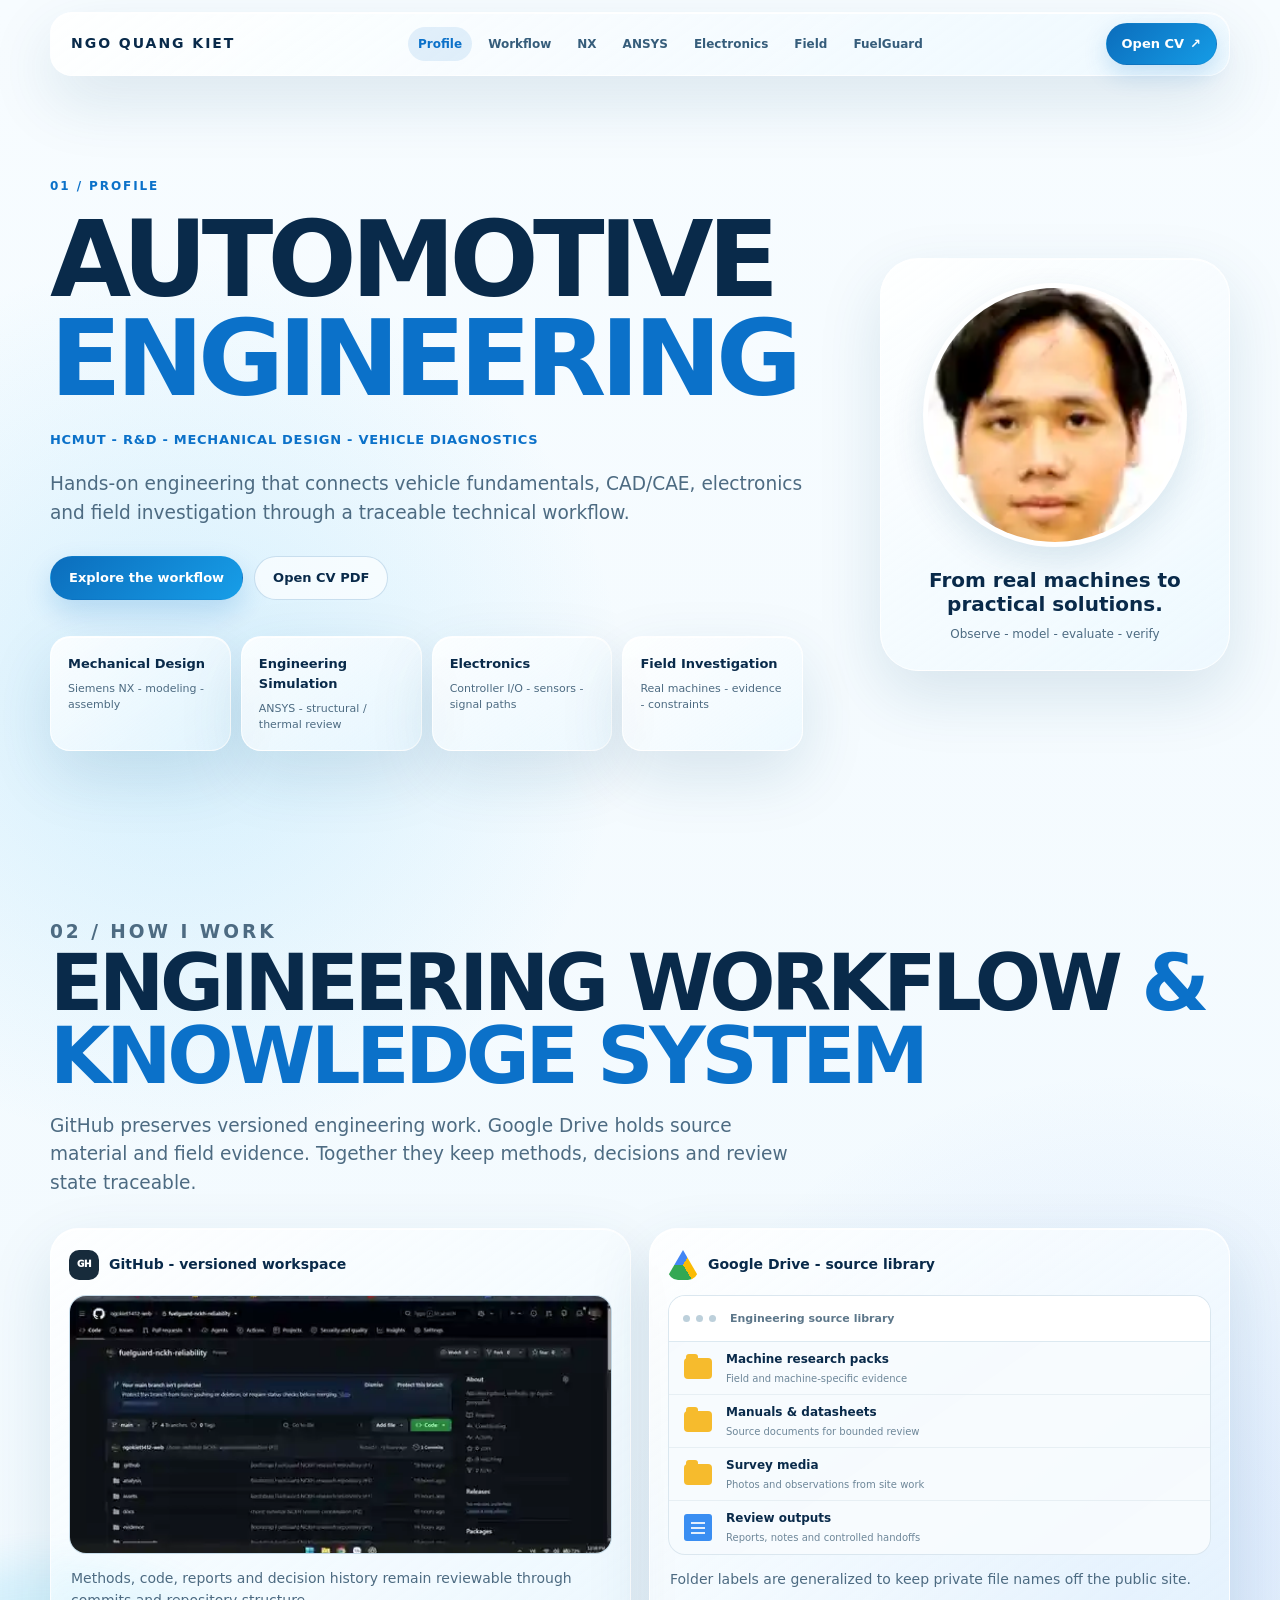
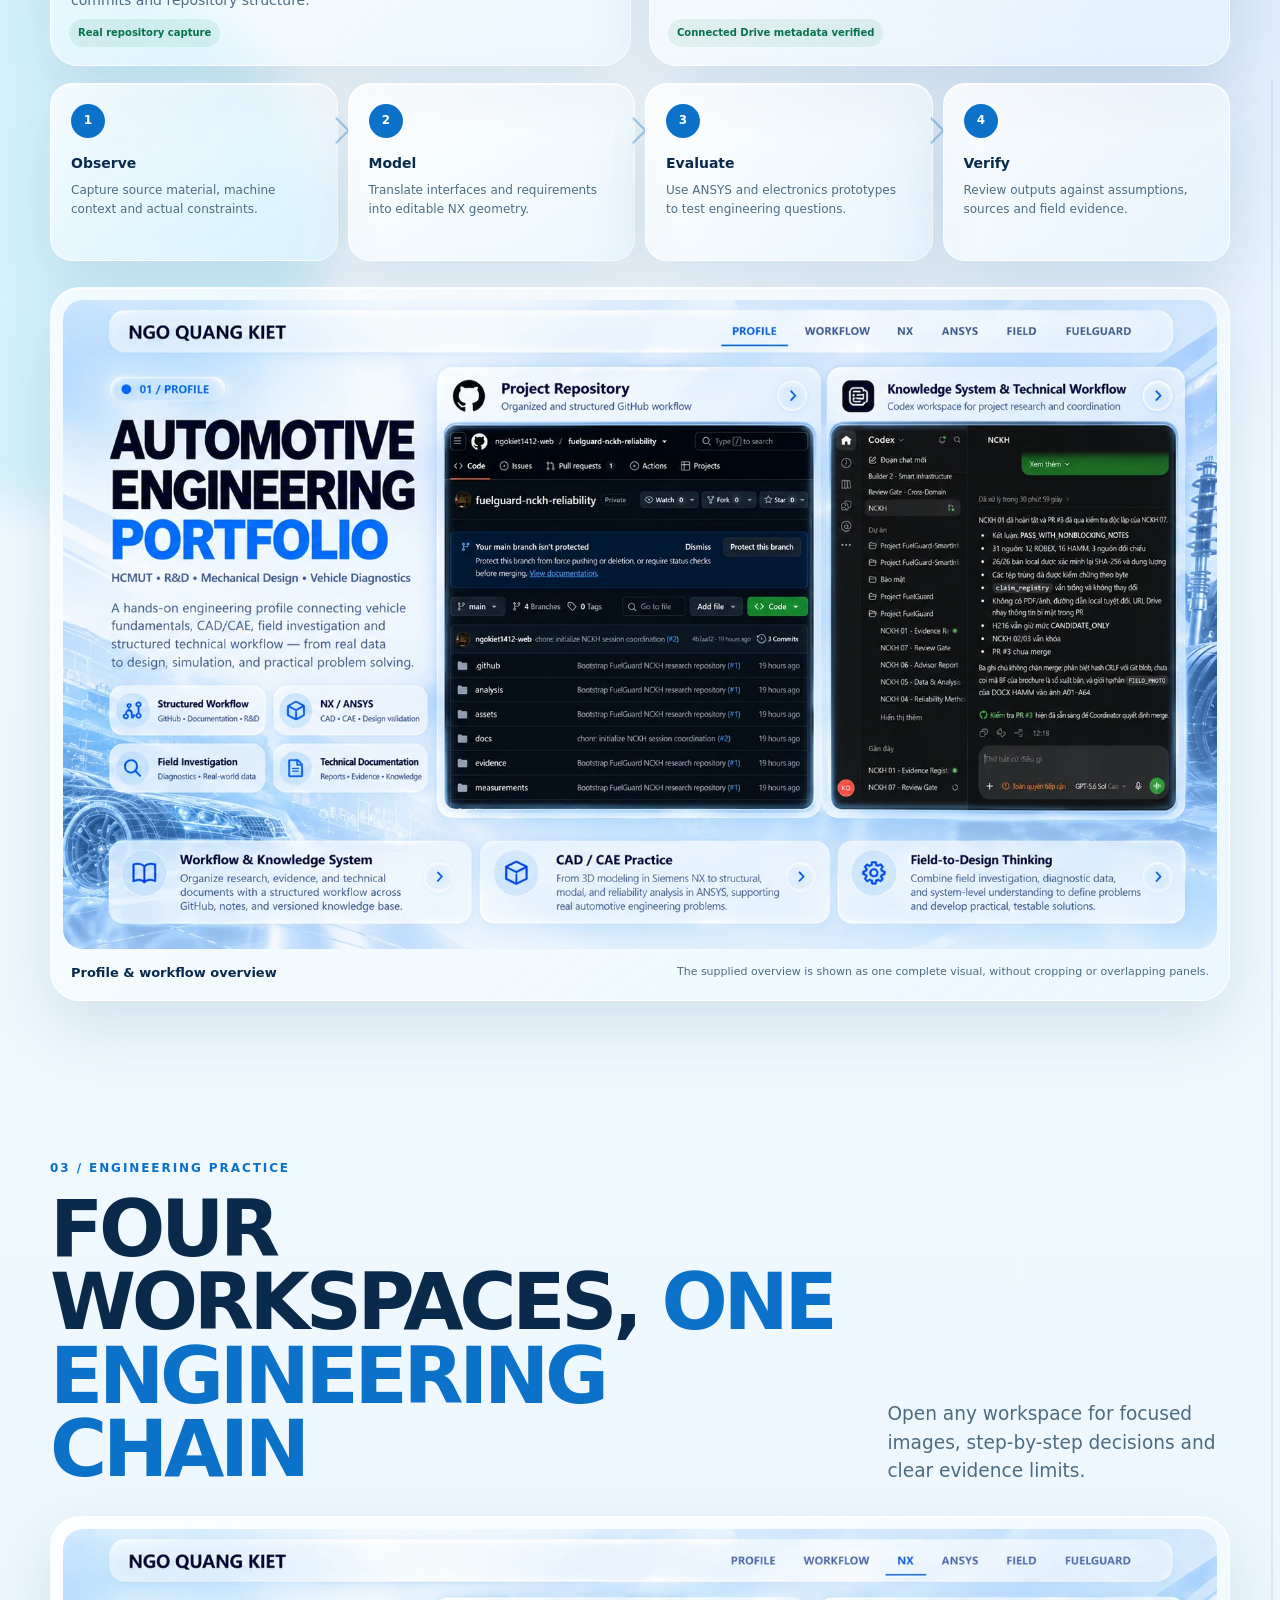
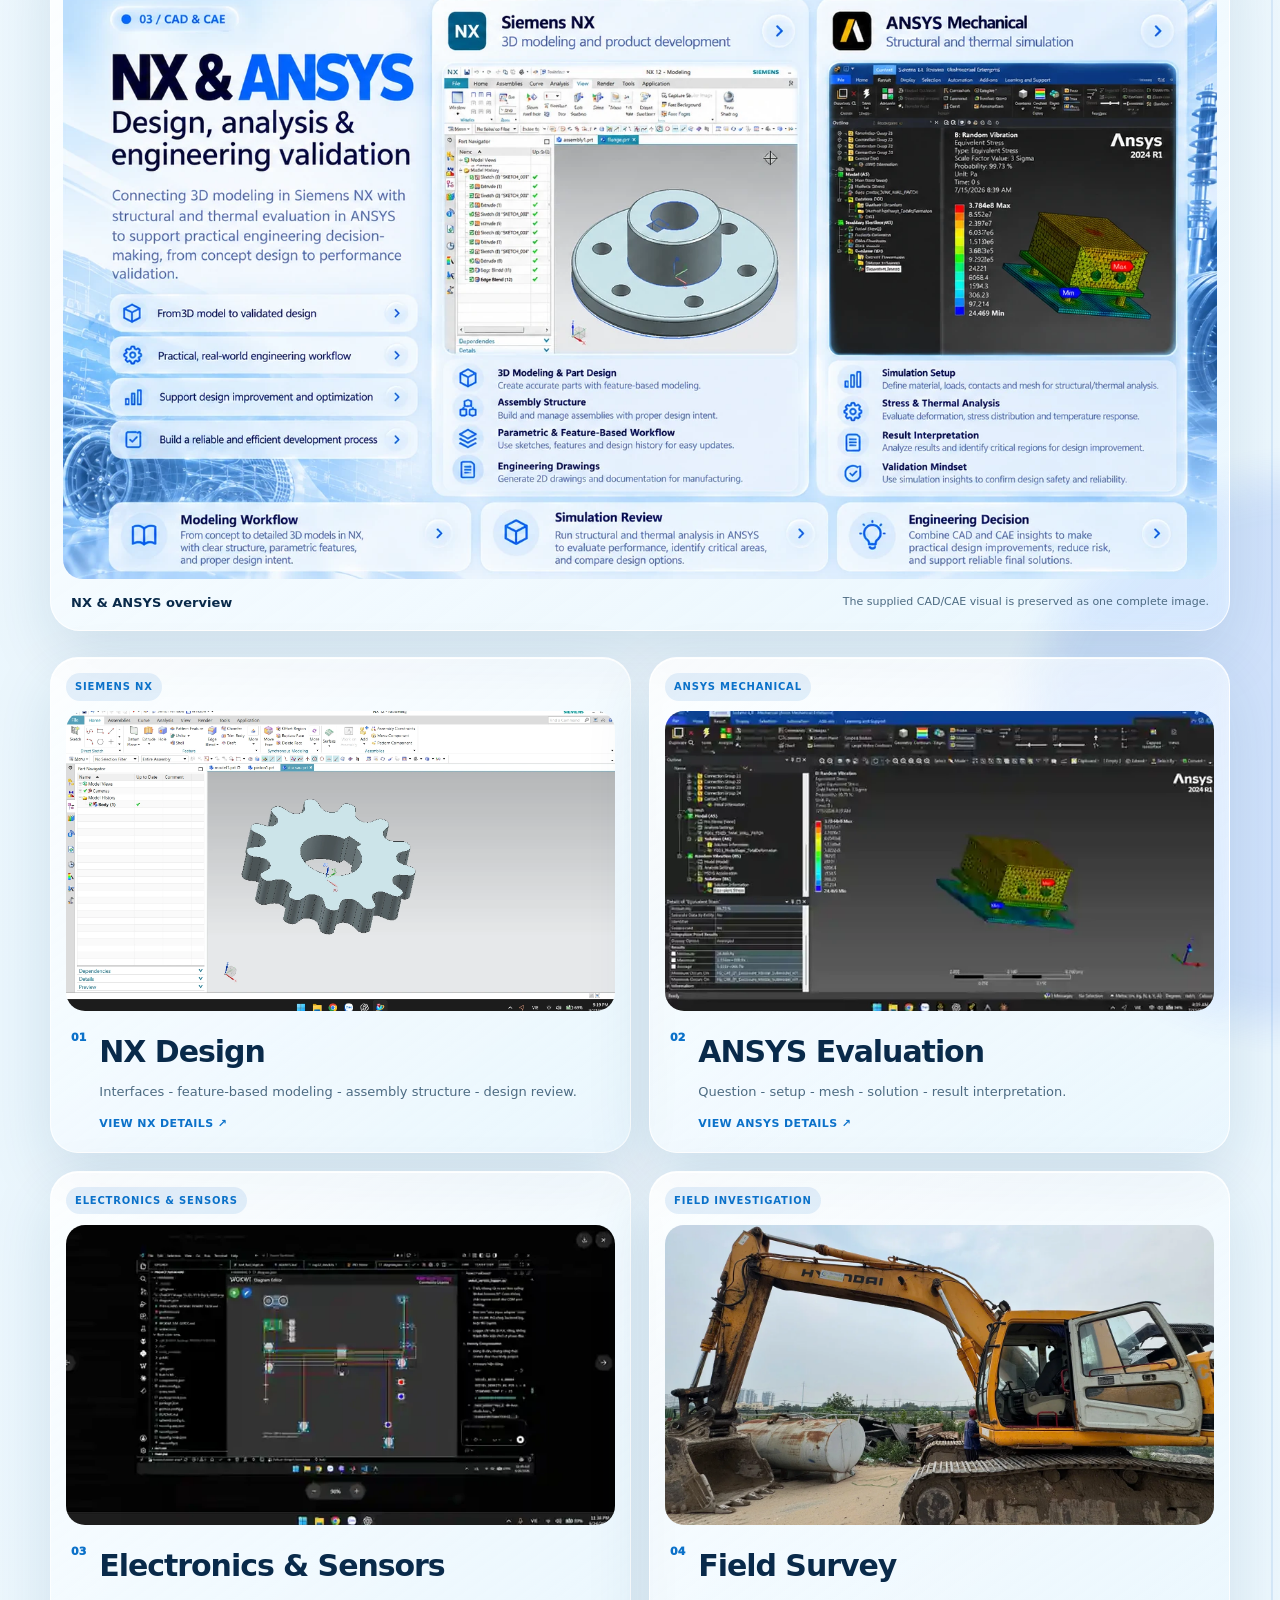
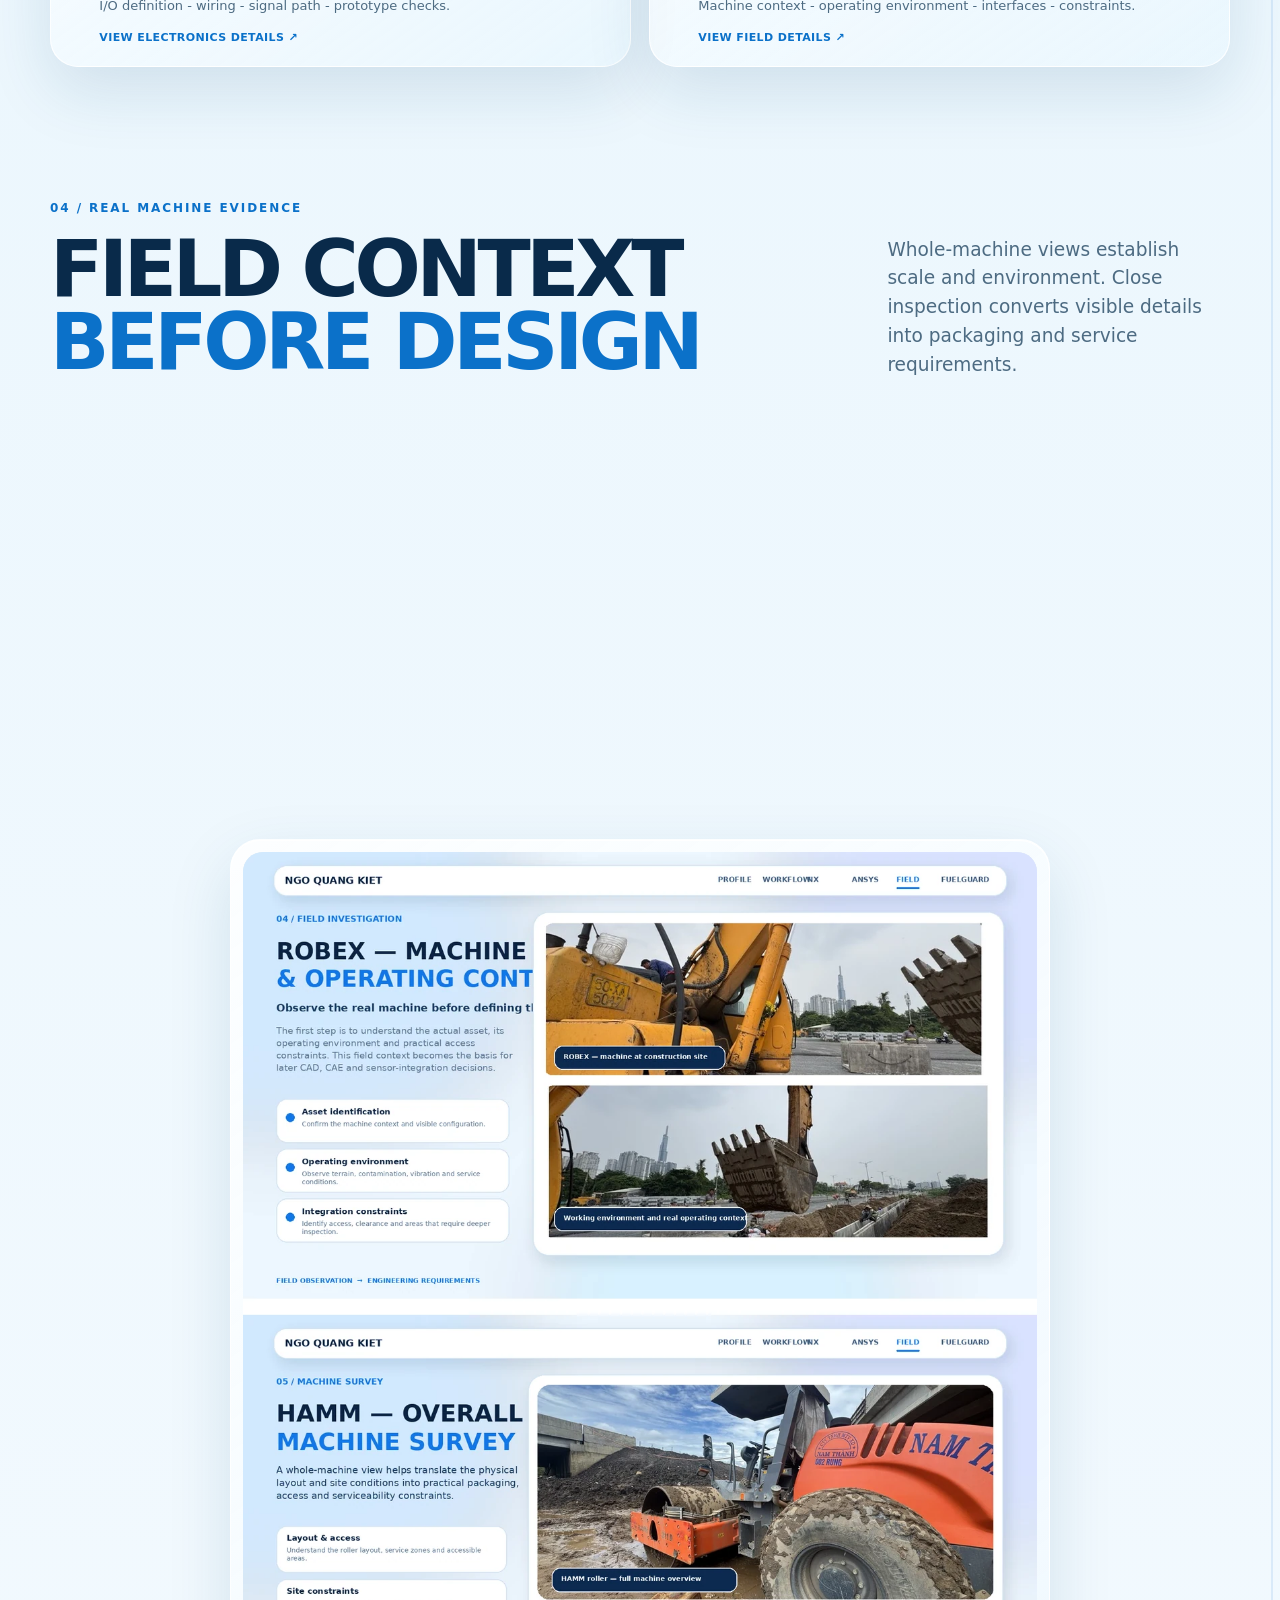
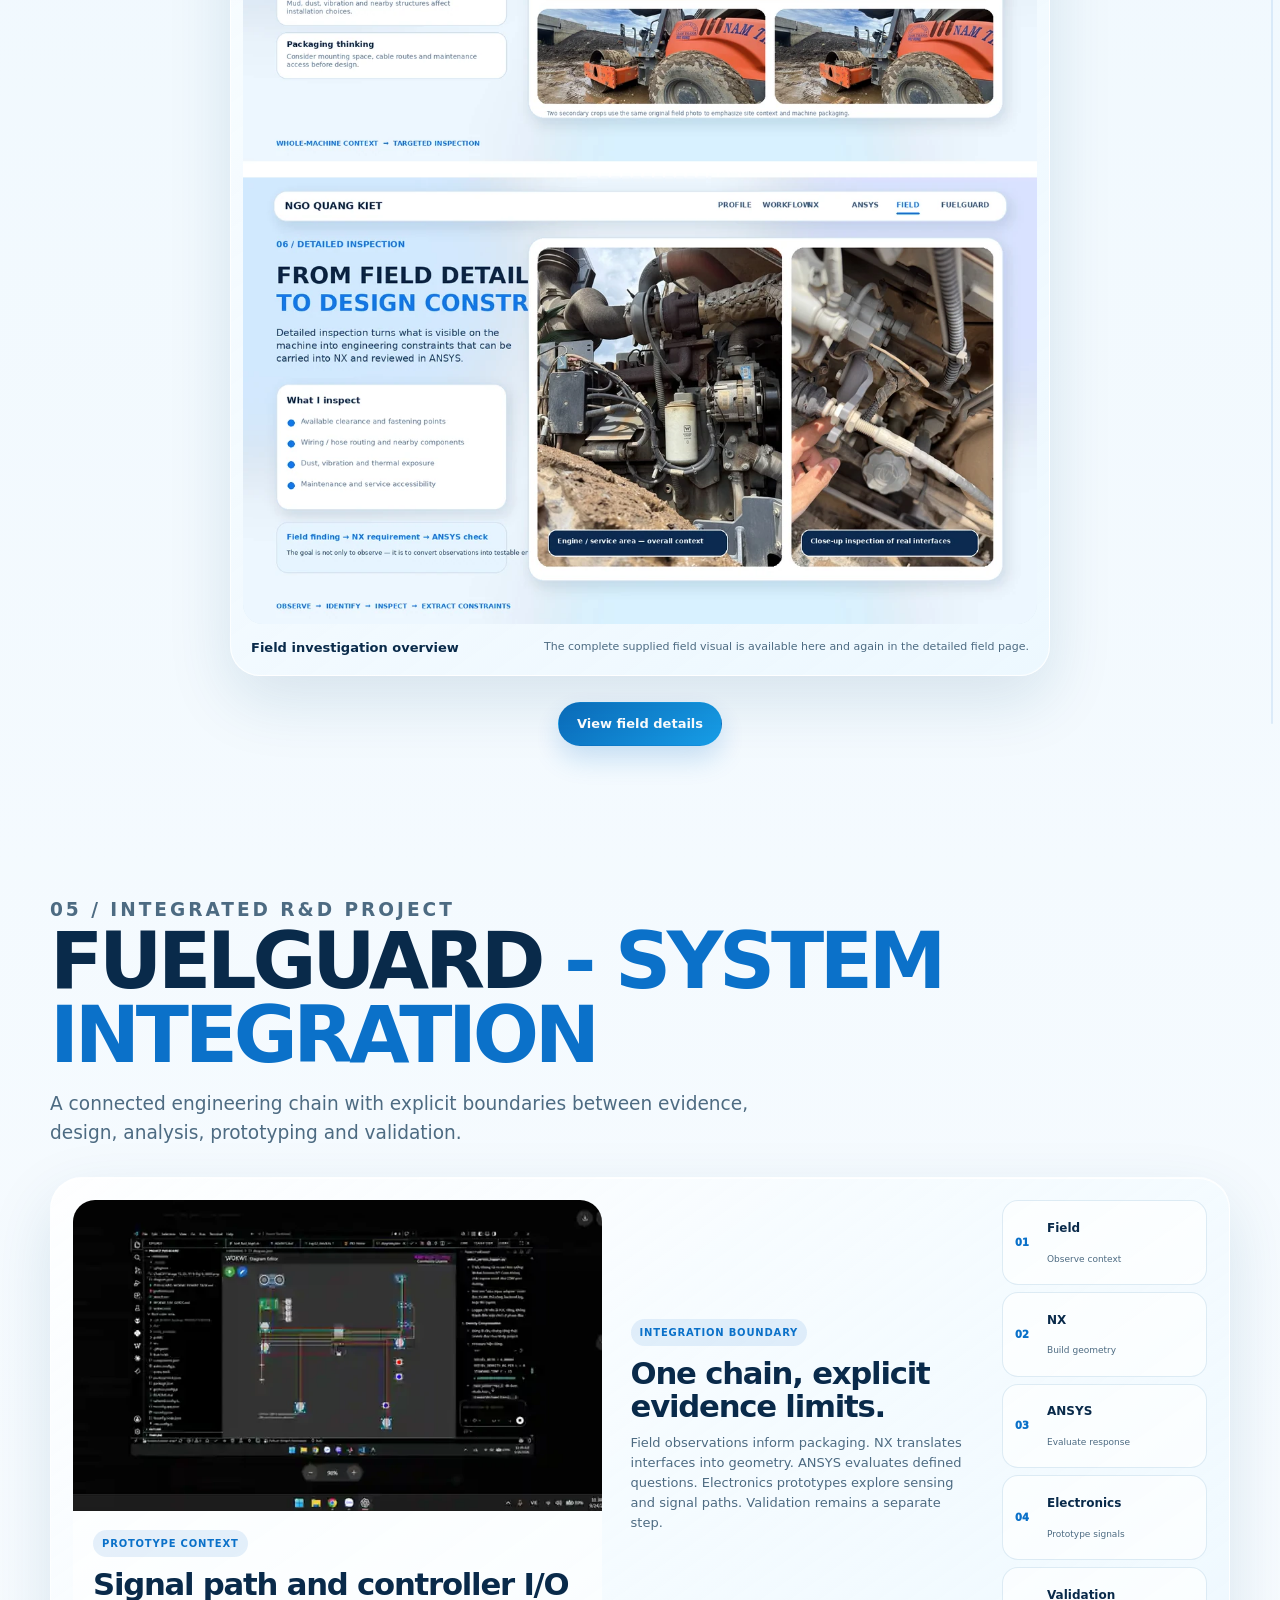
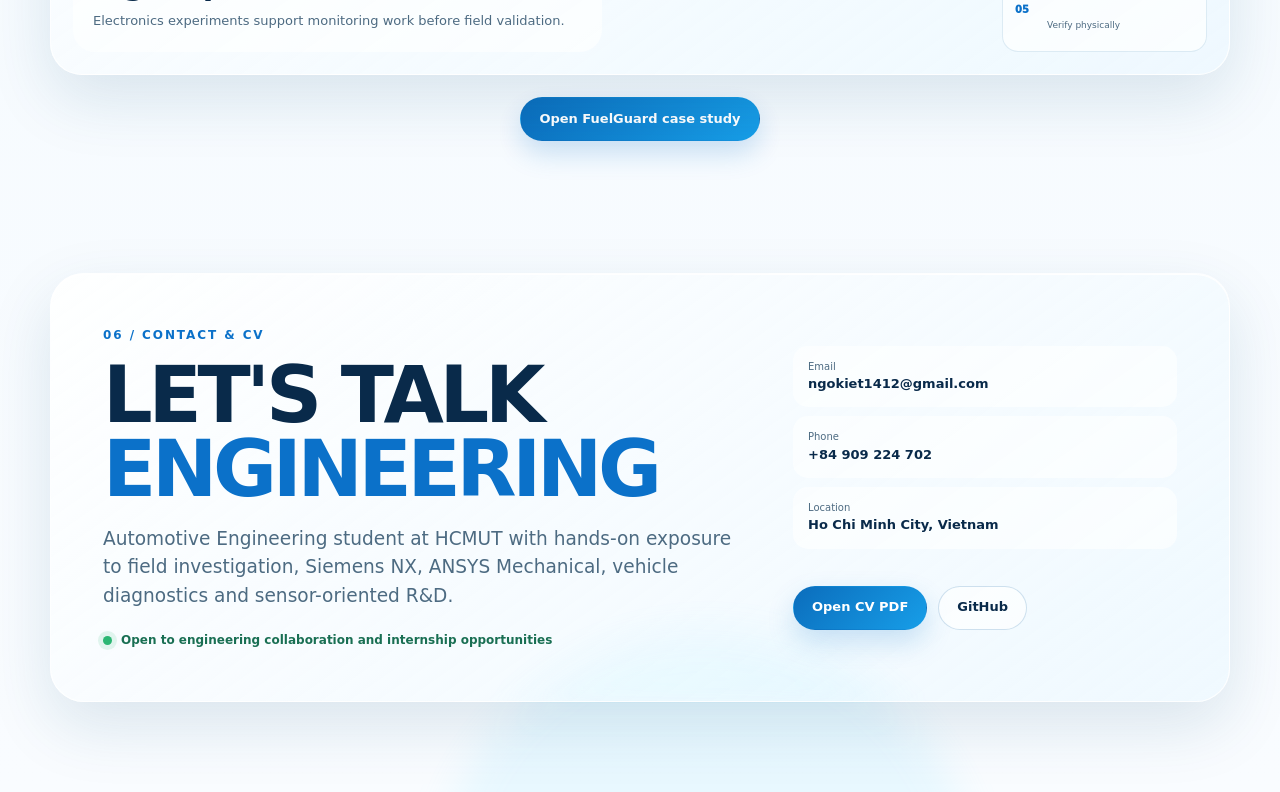
==== commit b2330b39: "feat: expand FuelGuard case study and optimize scrolling" ====
--- a/index.html
+++ b/index.html
@@ -6,14 +6,14 @@
   <title>Ngo Quang Kiet - Automotive Engineering Portfolio</title>
   <meta name="description" content="Automotive engineering portfolio covering field investigation, Siemens NX, ANSYS, electronics and FuelGuard R&D.">
   <link rel="icon" href="data:,">
-  <link rel="stylesheet" href="style.css?v=20260927-12">
+  <link rel="stylesheet" href="style.css?v=20260927-13">
 </head>
 <body class="page-shell">
   <div class="ambient" aria-hidden="true"><span></span><span></span><span></span></div>
   <header class="top liquid-glass">
     <a class="brand" href="#profile">NGO QUANG KIET</a>
     <nav aria-label="Portfolio sections">
-      <a href="#profile">Profile</a><a href="#workflow">Workflow</a><a href="nx.html">NX</a><a href="ansys.html">ANSYS</a><a href="electronics.html">Electronics</a><a href="field.html">Field</a><a href="#fuelguard">FuelGuard</a>
+      <a href="#profile">Profile</a><a href="#workflow">Workflow</a><a href="nx.html">NX</a><a href="ansys.html">ANSYS</a><a href="electronics.html">Electronics</a><a href="field.html">Field</a><a href="fuelguard.html">FuelGuard</a>
     </nav>
     <a class="cv" href="NgoQuangKiet_CV_FINAL.pdf" target="_blank" rel="noopener">Open CV <span aria-hidden="true">&#8599;</span></a>
   </header>
@@ -119,6 +119,7 @@
         <div class="integration-copy"><span class="tag">INTEGRATION BOUNDARY</span><h3>One chain, explicit evidence limits.</h3><p>Field observations inform packaging. NX translates interfaces into geometry. ANSYS evaluates defined questions. Electronics prototypes explore sensing and signal paths. Validation remains a separate step.</p></div>
         <ol class="integration-steps"><li><span>01</span><b>Field</b><small>Observe context</small></li><li><span>02</span><b>NX</b><small>Build geometry</small></li><li><span>03</span><b>ANSYS</b><small>Evaluate response</small></li><li><span>04</span><b>Electronics</b><small>Prototype signals</small></li><li><span>05</span><b>Validation</b><small>Verify physically</small></li></ol>
       </div>
+      <div class="section-cta"><a class="btn primary" href="fuelguard.html">Open FuelGuard case study</a></div>
     </section>
 
     <section id="contact" class="section contact reveal">
@@ -129,6 +130,6 @@
     </section>
   </main>
   <div class="progress" aria-hidden="true"><span id="bar"></span></div>
-  <script src="script.js?v=20260927-12"></script>
+  <script src="script.js?v=20260927-13"></script>
 </body>
 </html>
--- a/style.css
+++ b/style.css
@@ -24,14 +24,14 @@
     linear-gradient(180deg, #f7fcff 0%, #eaf6fd 48%, #f9fcff 100%);
   font-family: Inter, ui-sans-serif, system-ui, -apple-system, BlinkMacSystemFont, "Segoe UI", sans-serif;
   line-height: 1.55;
-  animation: page-shell-in .56s cubic-bezier(.2,.72,.25,1) both;
+  animation: page-shell-in .42s cubic-bezier(.2,.72,.25,1) both;
 }
 
 a { color: inherit; }
 img { display: block; max-width: 100%; }
 button { font: inherit; color: inherit; }
 
-.ambient { position: fixed; inset: -36px 0 0; z-index: -1; overflow: hidden; pointer-events: none; transform: translate3d(0, calc(var(--scroll-shift, 0) * 1px), 0); will-change: transform; }
+.ambient { position: fixed; inset: -36px 0 0; z-index: -1; overflow: hidden; pointer-events: none; }
 .ambient span { position: absolute; width: 34rem; height: 34rem; border-radius: 50%; filter: blur(20px); opacity: 0.16; animation: drift 18s ease-in-out infinite alternate; }
 .ambient span:nth-child(1) { left: -14rem; top: 18%; background: #43c7f4; }
 .ambient span:nth-child(2) { right: -18rem; top: 42%; background: #4478f0; animation-delay: -6s; }
@@ -41,8 +41,8 @@
   border: 1px solid rgba(255, 255, 255, 0.82);
   background: linear-gradient(145deg, rgba(255,255,255,.83), rgba(233,247,255,.58));
   box-shadow: var(--shadow), inset 0 1px 0 rgba(255,255,255,.95);
-  backdrop-filter: blur(18px) saturate(135%);
-  -webkit-backdrop-filter: blur(18px) saturate(135%);
+  backdrop-filter: blur(10px) saturate(125%);
+  -webkit-backdrop-filter: blur(10px) saturate(125%);
 }
 
 .top {
@@ -203,8 +203,8 @@
 
 .progress { position: fixed; z-index: 20; right: 7px; top: 19%; width: 2px; height: 62%; border-radius: 2px; background: rgba(11,113,201,.1); }
 .progress span { display: block; width: 100%; height: 0; border-radius: inherit; background: linear-gradient(#53c7f4, #0b71c9); }
-.reveal, .motion-item { opacity: 0; transform: translate3d(var(--motion-x, 0), 30px, 0) scale(.985); filter: blur(5px); transition: opacity .82s cubic-bezier(.2,.72,.25,1), transform .82s cubic-bezier(.2,.72,.25,1), filter .72s ease; transition-delay: var(--motion-delay, 0ms); }
-.reveal.visible, .motion-item.visible { opacity: 1; transform: translate3d(0, 0, 0) scale(1); filter: blur(0); }
+.reveal, .motion-item { opacity: 0; transform: translate3d(var(--motion-x, 0), 22px, 0); transition: opacity .58s ease, transform .66s cubic-bezier(.2,.72,.25,1); transition-delay: var(--motion-delay, 0ms); }
+.reveal.visible, .motion-item.visible { opacity: 1; transform: translate3d(0, 0, 0); }
 .story-step.motion-item { --motion-x: -20px; }
 .story-step.reverse.motion-item { --motion-x: 20px; }
 
@@ -212,8 +212,8 @@
 @view-transition { navigation: auto; }
 ::view-transition-old(root) { animation: page-out .18s ease both; }
 ::view-transition-new(root) { animation: page-in .34s cubic-bezier(.2,.72,.25,1) both; }
-.page-shell { transition: opacity .28s ease, transform .28s cubic-bezier(.4,0,.2,1), filter .28s ease; }
-.page-shell.is-leaving { opacity: 0; transform: translateY(-10px) scale(.992); filter: blur(5px); }
+.page-shell { transition: opacity .22s ease, transform .26s cubic-bezier(.4,0,.2,1); }
+.page-shell.is-leaving { opacity: 0; transform: translateY(-8px); }
 
 .discipline-grid { display: grid; grid-template-columns: repeat(2, minmax(0, 1fr)); gap: 18px; }
 .discipline-card { --rx: 0deg; --ry: 0deg; position: relative; overflow: hidden; min-width: 0; padding: 15px; border-radius: var(--radius); text-decoration: none; transform: perspective(1100px) rotateX(var(--rx)) rotateY(var(--ry)); transition: transform .24s ease, box-shadow .24s ease; }
@@ -308,6 +308,9 @@
 .review-label { display: inline-flex; padding: 6px 9px; border-radius: 999px; font-size: 9px; font-weight: 950; letter-spacing: .08em; }
 .review-label.confirmed { background: rgba(16,131,84,.1); color: #08714d; }
 .review-label.pending { background: rgba(201,124,11,.1); color: #94600d; }
+.inline-link { display: inline-flex; margin-top: 16px; color: var(--blue); font-size: 11px; font-weight: 900; letter-spacing: .035em; text-decoration: none; text-transform: uppercase; }
+.inline-link:hover { text-decoration: underline; }
+.fuelguard-contain img { object-fit: contain; background: #fff; }
 
 .field-evidence { padding: 100px 0 28px; }
 .gallery-strip { display: grid; grid-template-columns: repeat(3, minmax(0, 1fr)); gap: 14px; }
@@ -320,19 +323,20 @@
 
 /* Full-screen story mode for detail pages */
 .slide-mode { scroll-snap-type: y mandatory; }
-.slide-page .slide-panel-target { min-height: calc(100svh - 86px); scroll-margin-top: 84px; scroll-snap-align: start; scroll-snap-stop: always; transition: opacity .55s ease, transform .7s cubic-bezier(.2,.72,.25,1), filter .55s ease; }
-.slide-page .slide-panel-target.visible:not(.slide-active) { opacity: .58; transform: scale(.982); filter: saturate(.82) blur(1px); }
-.slide-page .slide-panel-target.visible.slide-active { opacity: 1; transform: scale(1); filter: none; }
+.slide-page .liquid-glass { backdrop-filter: blur(6px) saturate(115%); -webkit-backdrop-filter: blur(6px) saturate(115%); }
+.slide-page .slide-panel-target { min-height: calc(100svh - 86px); scroll-margin-top: 84px; scroll-snap-align: start; scroll-snap-stop: always; transition: opacity .38s ease, transform .52s cubic-bezier(.2,.72,.25,1); }
+.slide-page .slide-panel-target.visible:not(.slide-active) { opacity: .72; transform: translateY(5px); }
+.slide-page .slide-panel-target.visible.slide-active { opacity: 1; transform: translateY(0); }
 .slide-page .story-step.slide-panel-target { align-content: center; }
-.slide-nav { position: fixed; z-index: 22; left: max(10px, calc((100vw - 1320px) / 2)); top: 50%; display: grid; gap: 9px; padding: 11px 8px; border: 1px solid rgba(255,255,255,.8); border-radius: 999px; background: rgba(247,252,255,.64); box-shadow: 0 12px 36px rgba(16,75,116,.12); backdrop-filter: blur(14px); transform: translateY(-50%); }
+.slide-nav { position: fixed; z-index: 22; left: max(10px, calc((100vw - 1320px) / 2)); top: 50%; display: grid; gap: 9px; padding: 11px 8px; border: 1px solid rgba(255,255,255,.8); border-radius: 999px; background: rgba(247,252,255,.88); box-shadow: 0 12px 36px rgba(16,75,116,.12); transform: translateY(-50%); }
 .slide-nav button { width: 7px; height: 7px; padding: 0; border: 0; border-radius: 50%; background: rgba(9,42,74,.24); cursor: pointer; transition: height .25s ease, background .25s ease, box-shadow .25s ease; }
 .slide-nav button[aria-current="true"] { height: 24px; border-radius: 999px; background: var(--blue); box-shadow: 0 0 0 4px rgba(11,113,201,.1); }
-.slide-cue { position: fixed; z-index: 21; left: 50%; bottom: 15px; display: flex; align-items: center; gap: 8px; padding: 7px 11px; border: 1px solid rgba(255,255,255,.76); border-radius: 999px; background: rgba(247,252,255,.7); color: var(--muted); font-size: 9px; font-weight: 850; letter-spacing: .07em; backdrop-filter: blur(12px); transform: translateX(-50%); pointer-events: none; }
+.slide-cue { position: fixed; z-index: 21; left: 50%; bottom: 15px; display: flex; align-items: center; gap: 8px; padding: 7px 11px; border: 1px solid rgba(255,255,255,.76); border-radius: 999px; background: rgba(247,252,255,.9); color: var(--muted); font-size: 9px; font-weight: 850; letter-spacing: .07em; transform: translateX(-50%); pointer-events: none; }
 .slide-cue::before { content: ""; width: 6px; height: 10px; border: 1.5px solid var(--blue); border-radius: 6px; }
 
-@keyframes page-out { to { opacity: 0; transform: translateY(-10px) scale(.992); filter: blur(5px); } }
-@keyframes page-in { from { opacity: 0; transform: translateY(14px) scale(.994); filter: blur(6px); } }
-@keyframes page-shell-in { from { opacity: 0; transform: translateY(10px); filter: blur(4px); } }
+@keyframes page-out { to { opacity: 0; transform: translateY(-8px); } }
+@keyframes page-in { from { opacity: 0; transform: translateY(11px); } }
+@keyframes page-shell-in { from { opacity: 0; transform: translateY(8px); } }
 
 @keyframes drift { from { transform: translate3d(-2%, -2%, 0) scale(.96); } to { transform: translate3d(5%, 4%, 0) scale(1.04); } }
 
@@ -383,6 +387,7 @@
   .detail-intro h1 { font-size: clamp(48px, 13vw, 76px); }
   .story-step.reverse .story-media, .story-step.reverse .story-gallery, .story-step.reverse .story-copy { grid-column: auto; grid-row: auto; }
   .story-step.reverse .story-media, .story-step.reverse .story-gallery { grid-row: 1; }
+  .story-step.motion-item, .story-step.reverse.motion-item { --motion-x: 0px; }
   .story-gallery img { height: 300px; }
   .gallery-strip { grid-template-columns: 1fr; }
   .gallery-strip img { height: auto; aspect-ratio: 4 / 3; }
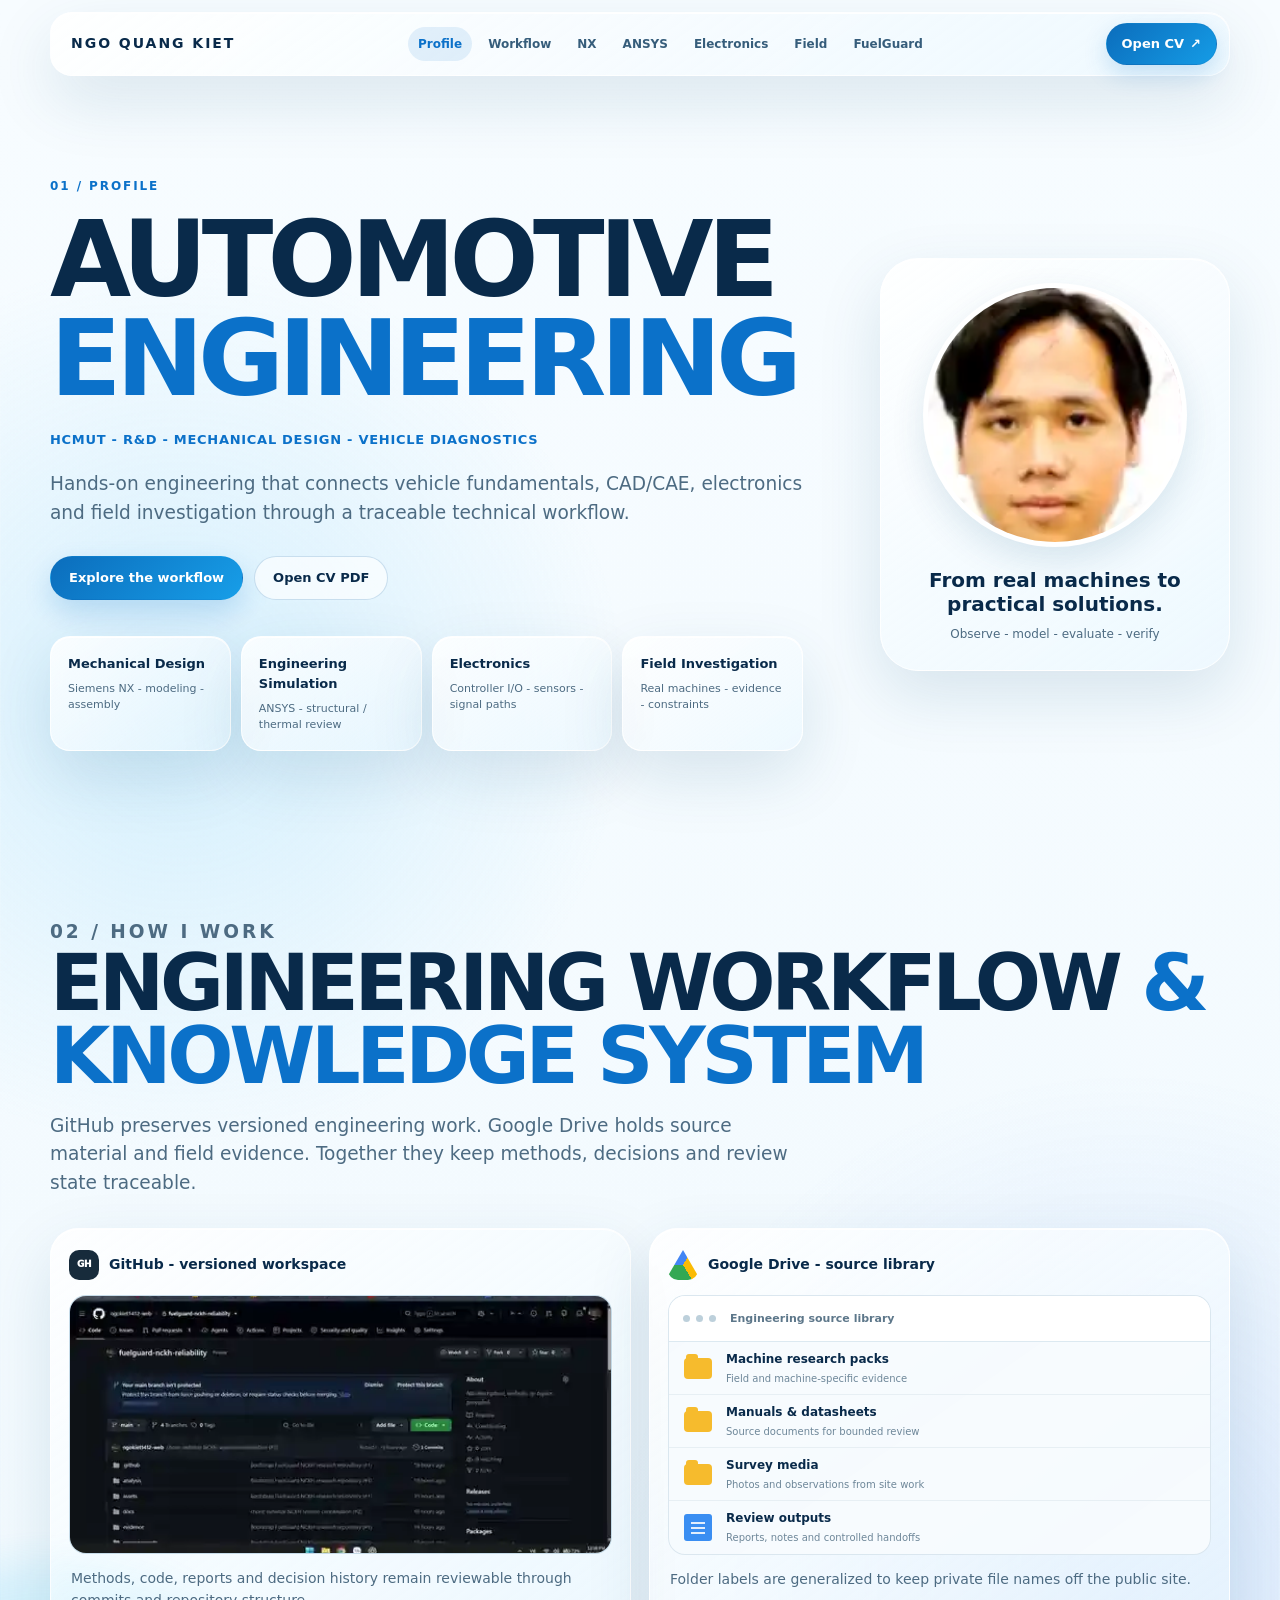
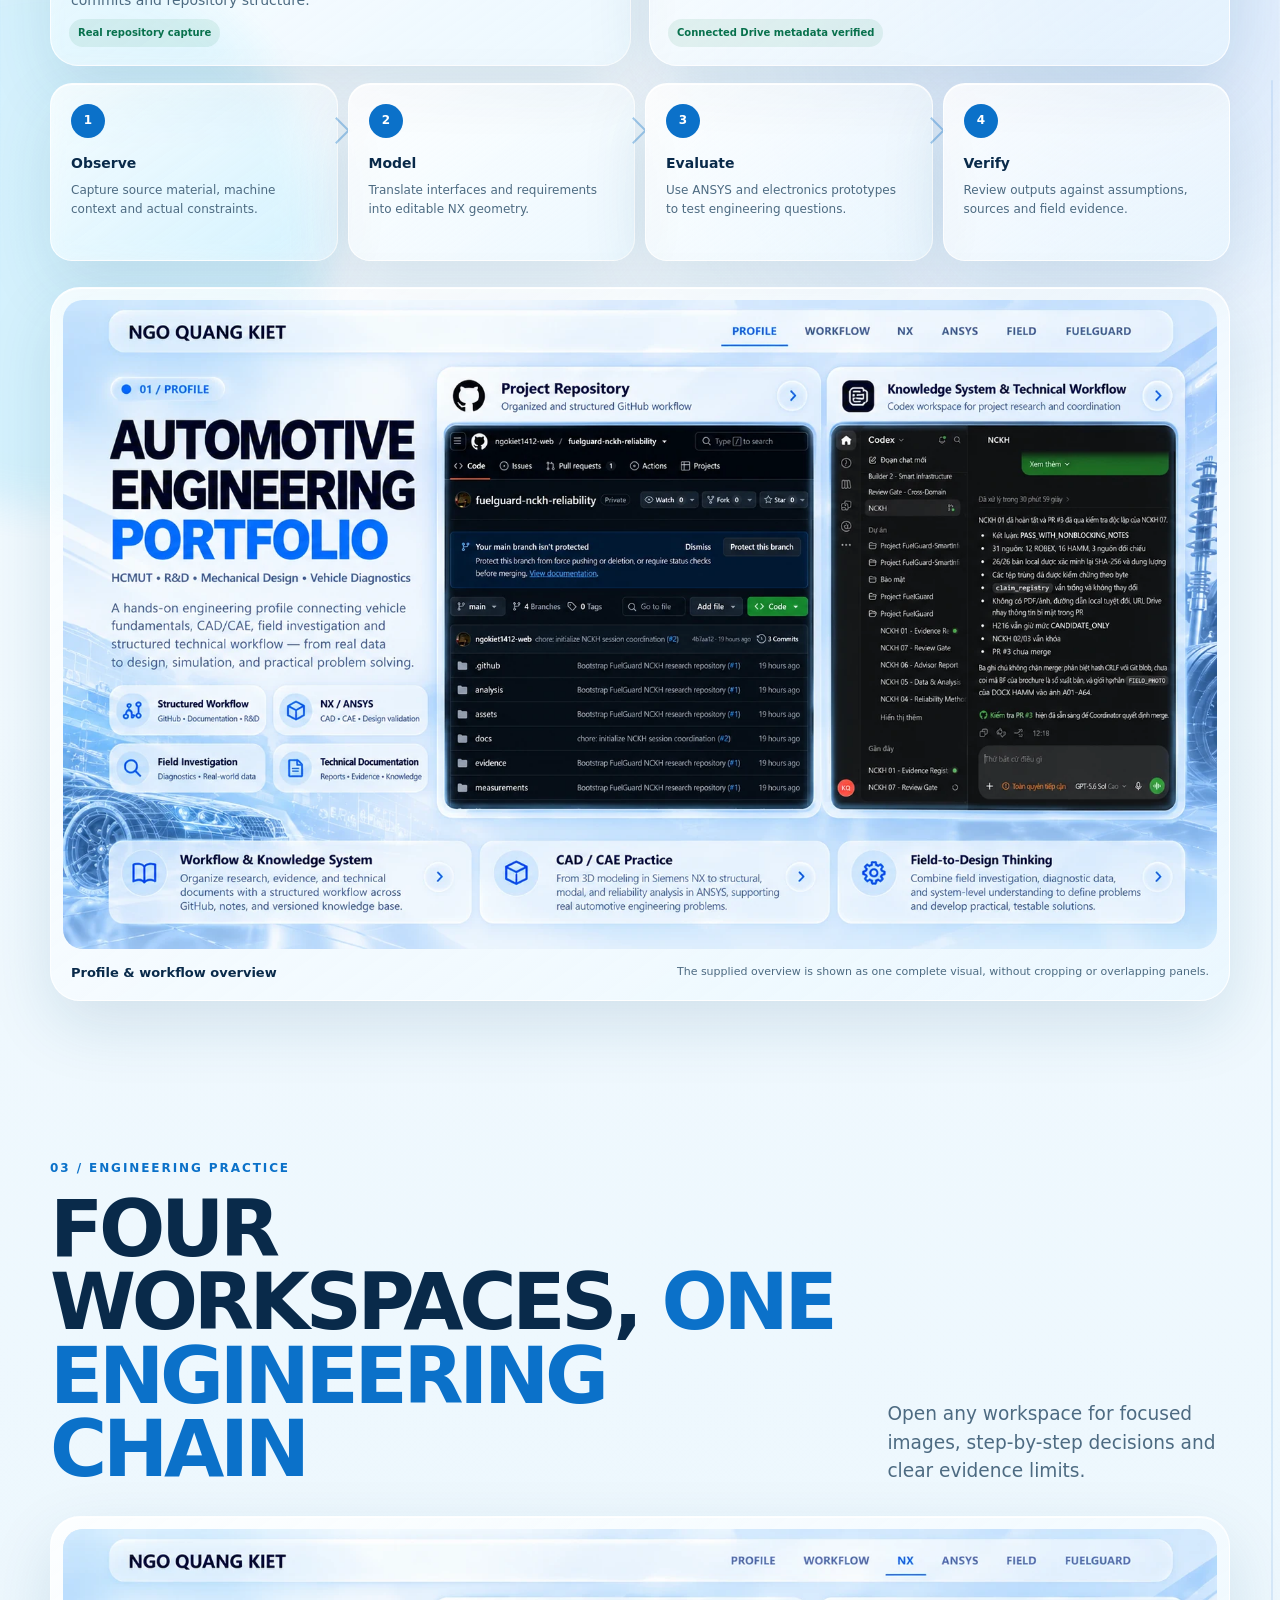
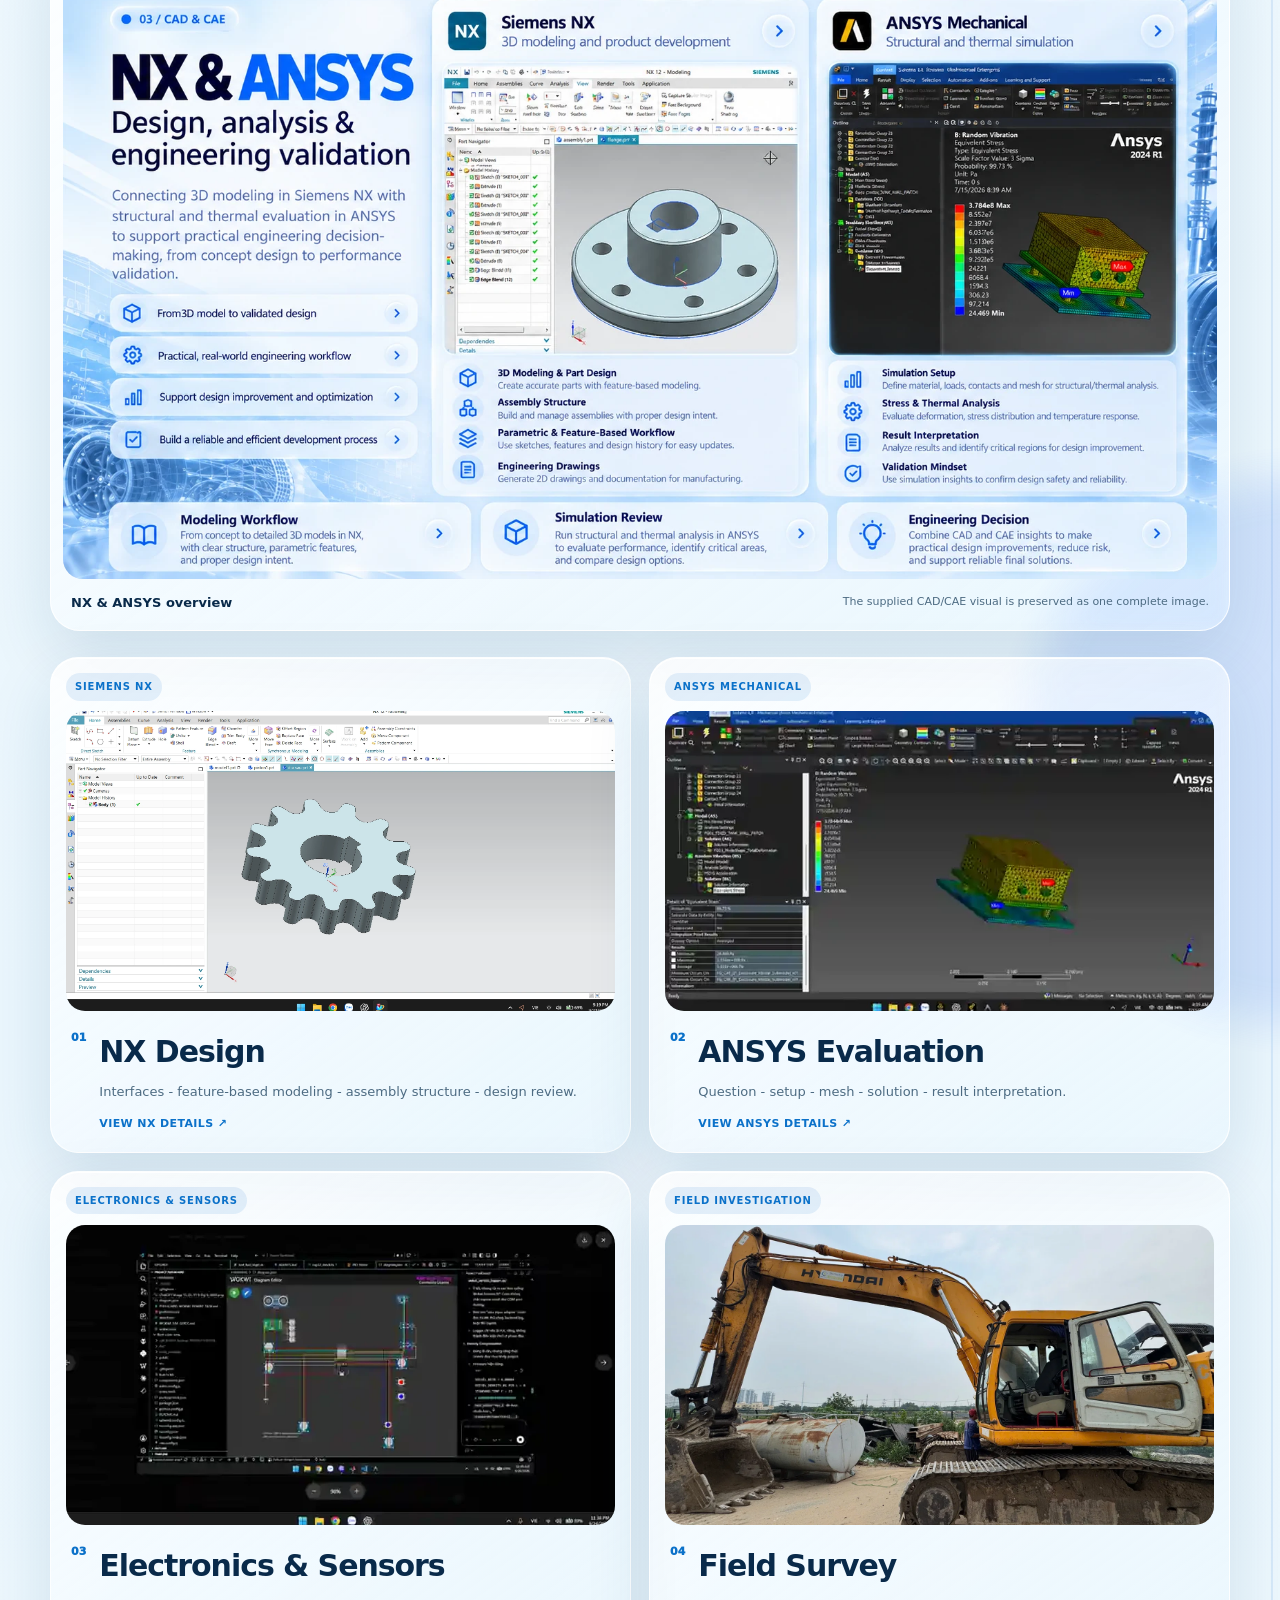
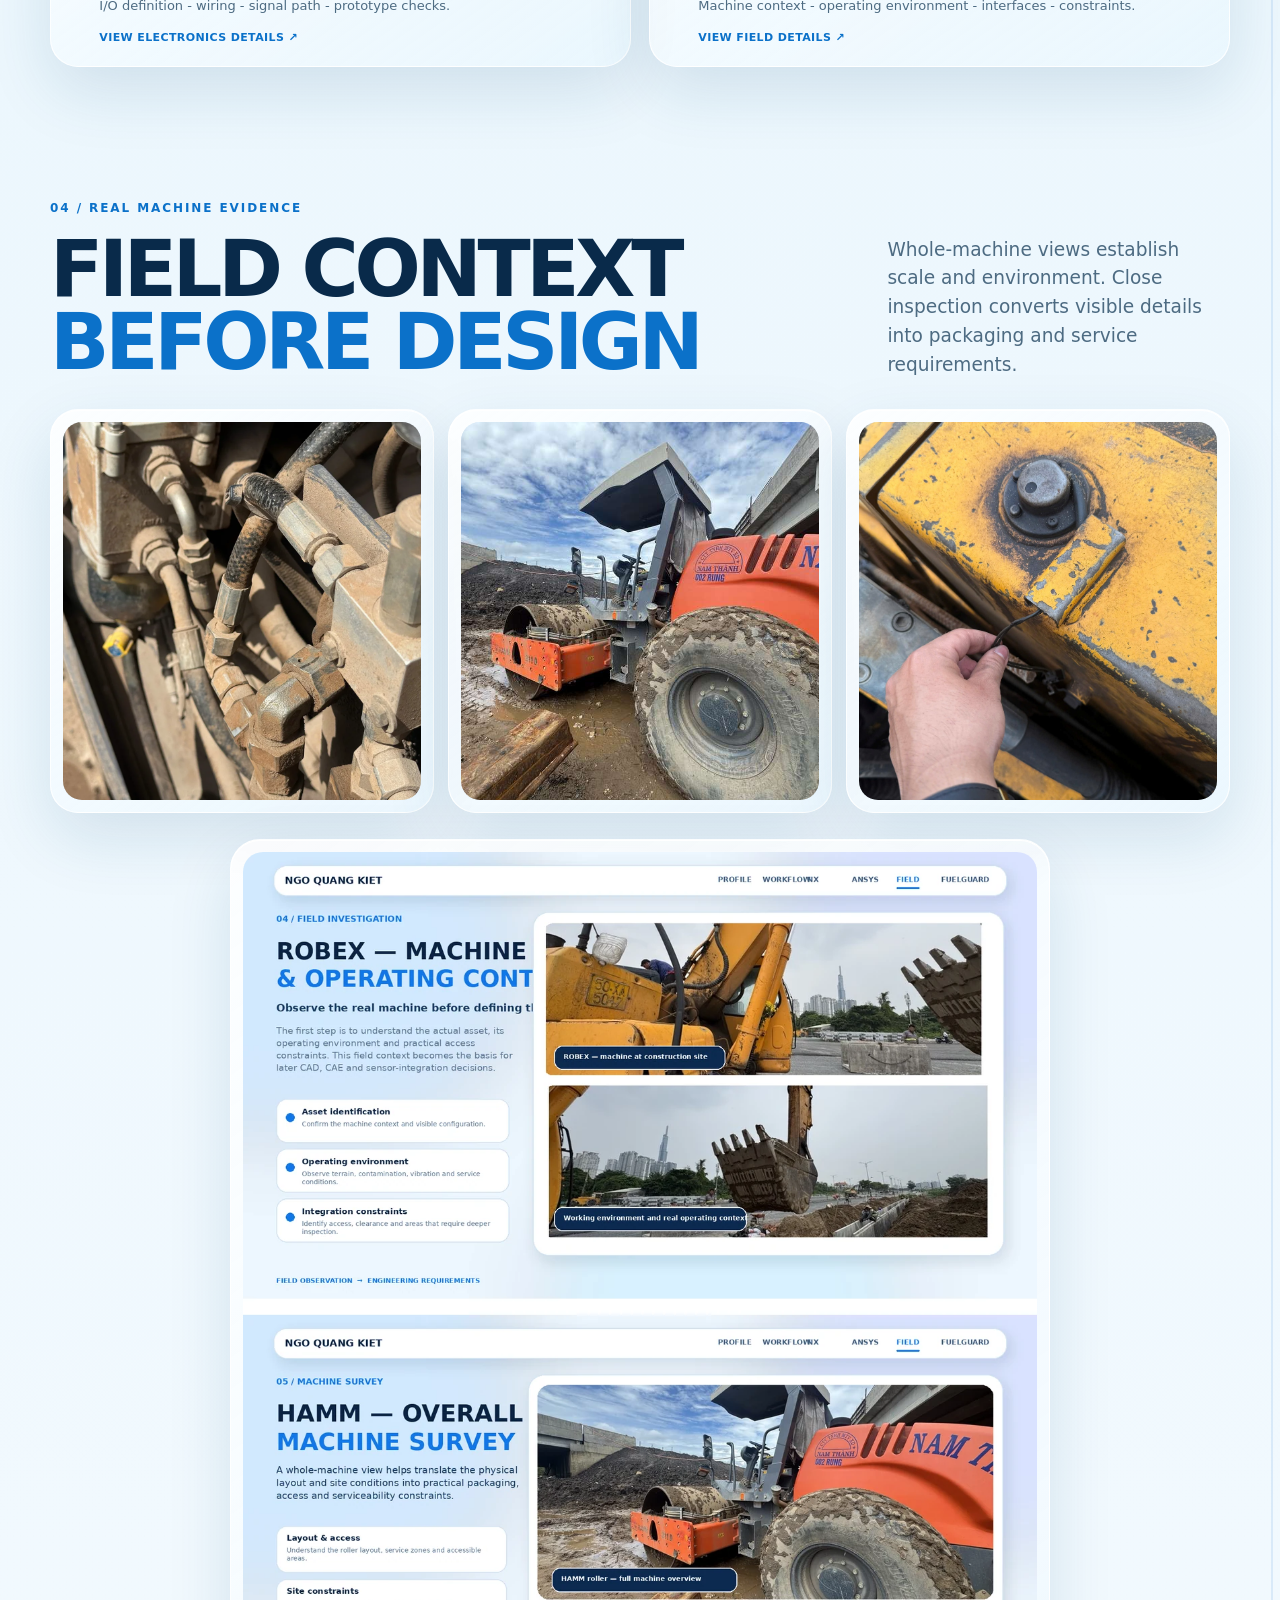
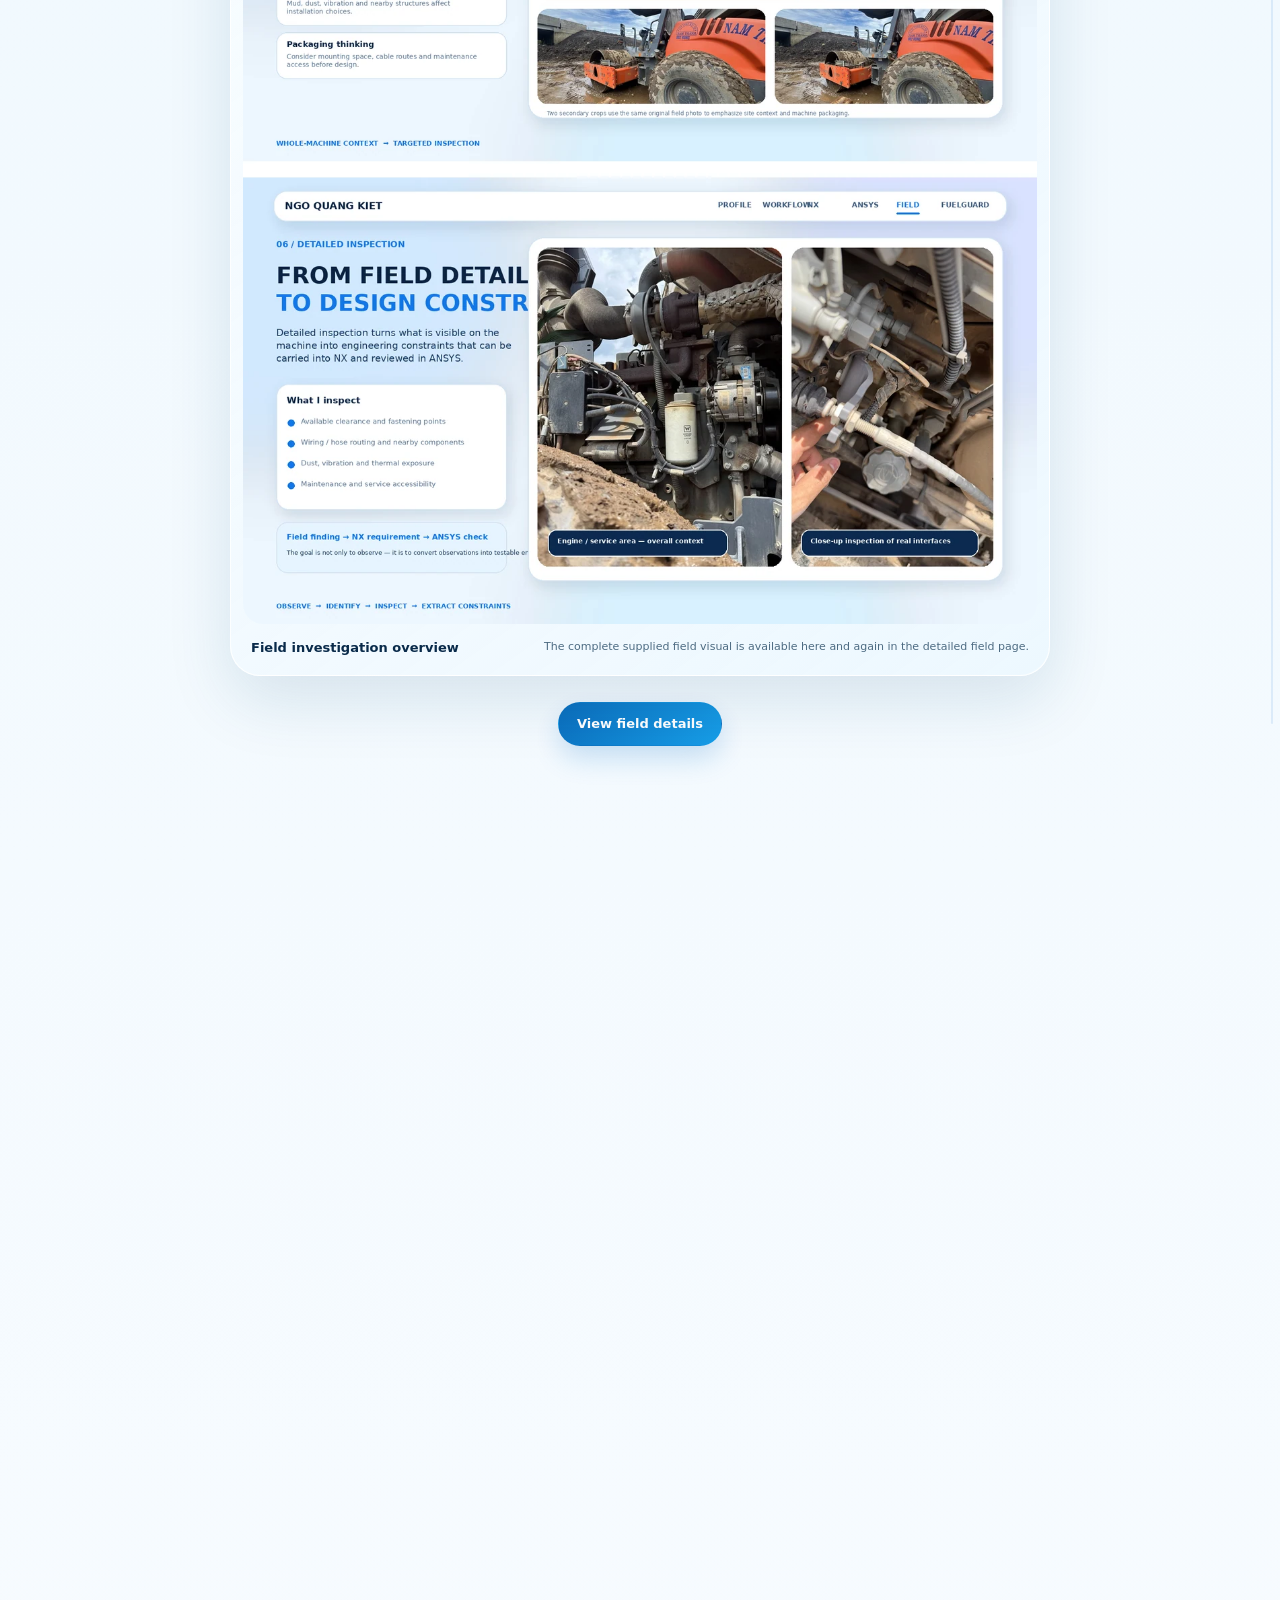
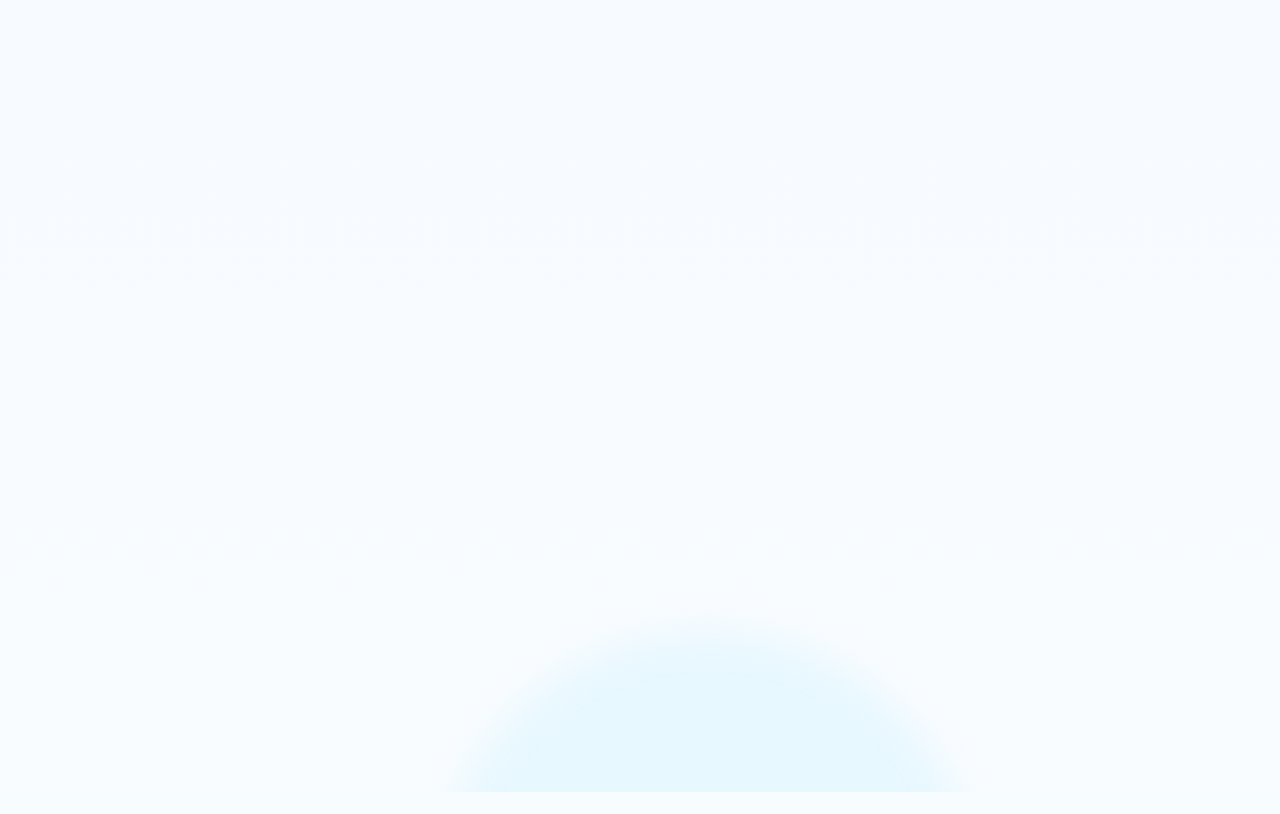
==== commit 7dbf1ff9: "feat: add GA4 portfolio analytics" ====
--- a/index.html
+++ b/index.html
@@ -1,6 +1,9 @@
 <!doctype html>
 <html lang="en">
 <head>
+  <script async src="https://www.googletagmanager.com/gtag/js?id=G-183WPF2VZ9"></script>
+  <script>window.dataLayer=window.dataLayer||[];function gtag(){dataLayer.push(arguments)}gtag('js',new Date());gtag('config','G-183WPF2VZ9');</script>
+  <script defer src="analytics.js?v=20260929-1"></script>
   <meta charset="utf-8">
   <meta name="viewport" content="width=device-width, initial-scale=1">
   <title>Ngo Quang Kiet - Automotive Engineering Portfolio</title>
@@ -130,6 +133,6 @@
     </section>
   </main>
   <div class="progress" aria-hidden="true"><span id="bar"></span></div>
-  <script src="script.js?v=20260927-13"></script>
+  <script src="script.js?v=20260929-1"></script>
 </body>
 </html>
